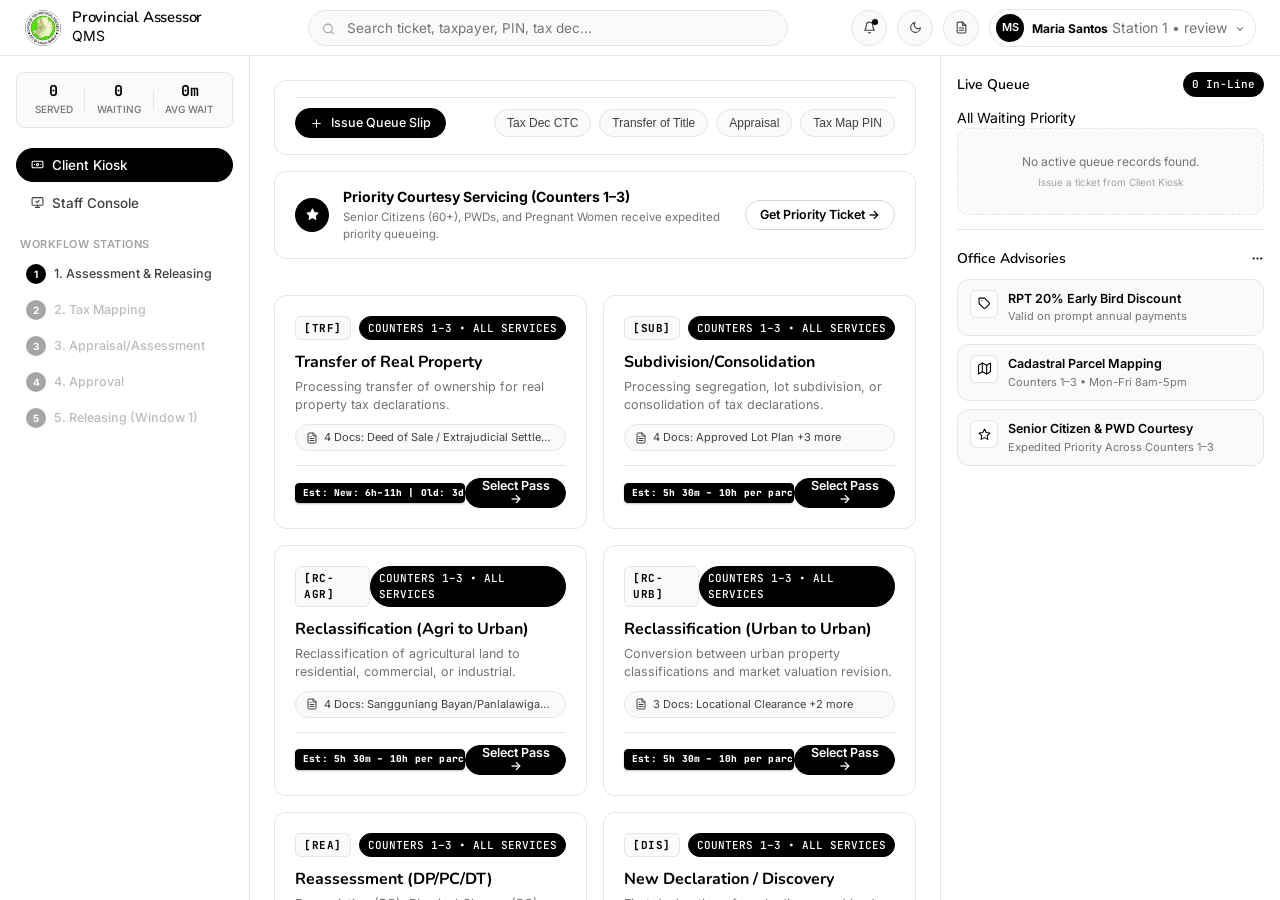
==== index.html @ 6ad207d7 "feat: refactor responsive UI for modern Android app-like experience" ====
<!DOCTYPE html>
<html lang="en">
<head>
  <meta charset="UTF-8">
  <meta name="viewport" content="width=device-width, initial-scale=1.0, maximum-scale=1.0, user-scalable=no, viewport-fit=cover">
  <title>Provincial Assessor's Office - Queue Management System</title>
  
  <!-- Android & Mobile Web App Meta -->
  <meta name="mobile-web-app-capable" content="yes">
  <meta name="apple-mobile-web-app-capable" content="yes">
  <meta name="apple-mobile-web-app-status-bar-style" content="default">
  <meta name="theme-color" content="#000000">
  <meta name="application-name" content="Assessor Queue">
  <meta name="apple-mobile-web-app-title" content="Assessor Queue">
  <link rel="manifest" href="manifest.json">
  <link rel="apple-touch-icon" href="logo.png">

  <link rel="stylesheet" href="styles.css">
  <link rel="icon" type="image/png" href="logo.png">
</head>
<body>

  <!-- =========================================================================
       MAIN FULL WINDOW APP
       ========================================================================= -->
  <div class="app-window">

    <!-- =======================================================================
         TOP GLOBAL HEADER
         ======================================================================= -->
    <header class="top-header no-print">
      <!-- Mobile Navigation Drawer Toggle (Android Top App Bar Menu) -->
      <button class="mobile-appbar-nav-btn icon-btn-round no-print" id="mobile-appbar-nav-btn" title="Open Stations & Profile Drawer" onclick="window.mainApp.toggleMobileStationDrawer()">
        <svg class="icon-svg icon-svg-sm" viewBox="0 0 24 24"><line x1="3" y1="12" x2="21" y2="12"></line><line x1="3" y1="6" x2="21" y2="6"></line><line x1="3" y1="18" x2="21" y2="18"></line></svg>
      </button>

      <!-- Brand Logo & Identity -->
      <div class="brand-section">
        <div class="brand-logo-icon">
          <img src="logo.png" alt="Office of the Provincial Assessor Logo" class="official-logo-img">
        </div>
        <div class="brand-text-wrap">
          <span class="brand-title">Provincial Assessor</span>
          <span class="brand-badge">QMS</span>
        </div>
      </div>

      <!-- Search Bar -->
      <div class="search-bar-wrap">
        <span class="search-icon-inside">
          <svg class="icon-svg icon-svg-sm" viewBox="0 0 24 24"><circle cx="11" cy="11" r="8"></circle><line x1="21" y1="21" x2="16.65" y2="16.65"></line></svg>
        </span>
        <input type="text" id="global-search-input" class="search-input-pill" placeholder="Search ticket, taxpayer, PIN, tax dec...">
      </div>

      <!-- Right Header Tools -->
      <div class="header-tools">
        <button class="icon-btn-round" title="Live Notifications" id="header-notif-btn">
          <svg class="icon-svg icon-svg-sm" viewBox="0 0 24 24"><path d="M18 8A6 6 0 0 0 6 8c0 7-3 9-3 9h18s-3-2-3-9"></path><path d="M13.73 21a2 2 0 0 1-3.46 0"></path></svg>
          <span class="badge-dot-alert"></span>
        </button>

        <!-- Dark Mode Toggle Button -->
        <button class="icon-btn-round" id="theme-toggle-btn" title="Toggle Theme" onclick="window.mainApp.toggleTheme()">
          <svg class="icon-svg icon-svg-sm theme-icon-dark" viewBox="0 0 24 24"><path d="M21 12.79A9 9 0 1 1 11.21 3 7 7 0 0 0 21 12.79z"></path></svg>
          <svg class="icon-svg icon-svg-sm theme-icon-light" style="display:none;" viewBox="0 0 24 24"><circle cx="12" cy="12" r="5"></circle><line x1="12" y1="1" x2="12" y2="3"></line><line x1="12" y1="21" x2="12" y2="23"></line><line x1="4.22" y1="4.22" x2="5.64" y2="5.64"></line><line x1="18.36" y1="18.36" x2="19.78" y2="19.78"></line><line x1="1" y1="12" x2="3" y2="12"></line><line x1="21" y1="12" x2="23" y2="12"></line><line x1="4.22" y1="19.78" x2="5.64" y2="18.36"></line><line x1="18.36" y1="5.64" x2="19.78" y2="4.22"></line></svg>
        </button>

        <!-- Citizen Charter Guidelines -->
        <button class="icon-btn-round" id="header-charter-btn" title="Citizen's Charter & Processing Turnaround Standards" onclick="window.mainApp.openCharterModal()">
          <svg class="icon-svg icon-svg-sm" viewBox="0 0 24 24"><path d="M14 2H6a2 2 0 0 0-2 2v16a2 2 0 0 0 2 2h12a2 2 0 0 0 2-2V8z"></path><polyline points="14 2 14 8 20 8"></polyline><line x1="16" y1="13" x2="8" y2="13"></line><line x1="16" y1="17" x2="8" y2="17"></line></svg>
        </button>

        <!-- User Profile Chip with Station & Role Indicator -->
        <div class="user-profile-chip" id="header-user-chip" title="Switch Station Account" onclick="window.mainApp.openAuthModal()">
          <div class="avatar-round-sm" id="header-user-avatar">MS</div>
          <div class="user-chip-text">
            <span class="user-chip-name" id="header-user-name">Maria Santos</span>
            <span id="header-user-role" class="user-chip-role">Station 1 • Review</span>
          </div>
          <span class="user-chip-caret"><svg class="icon-svg icon-svg-xs" style="width: 10px; height: 10px; display: inline-block; vertical-align: middle;" viewBox="0 0 24 24"><polyline points="6 9 12 15 18 9"></polyline></svg></span>
        </div>
      </div>
    </header>

    <!-- =======================================================================
         3-COLUMN DASHBOARD GRID
         ======================================================================= -->
    <div class="dashboard-grid">

      <!-- =====================================================================
           LEFT SIDEBAR: PROFILE STATS & NAVIGATION
           ===================================================================== -->
      <aside class="left-sidebar no-print">
        
        <!-- Sidebar Telemetry Strip (Served, Waiting, Avg Wait) -->
        <div class="sidebar-stats-strip">
          <div class="sidebar-stat-item">
            <div id="stat-served" class="stat-item-val">0</div>
            <div class="stat-item-lbl">Served</div>
          </div>
          <div class="sidebar-stat-divider"></div>
          <div class="sidebar-stat-item">
            <div id="stat-waiting" class="stat-item-val">0</div>
            <div class="stat-item-lbl">Waiting</div>
          </div>
          <div class="sidebar-stat-divider"></div>
          <div class="sidebar-stat-item">
            <div id="stat-avg-wait" class="stat-item-val">0m</div>
            <div class="stat-item-lbl">Avg Wait</div>
          </div>
        </div>

        <!-- Primary Navigation Menu -->
        <nav class="nav-menu-list">
          <button class="nav-item-btn active" data-view="kiosk" onclick="window.mainApp.switchView('kiosk')">
            <div class="nav-item-content">
              <svg class="icon-svg icon-svg-sm" viewBox="0 0 24 24"><rect x="2" y="6" width="20" height="12" rx="2"></rect><circle cx="12" cy="12" r="2"></circle><path d="M6 12h.01M18 12h.01"></path></svg>
              <span>Client Kiosk</span>
            </div>
          </button>

          <button class="nav-item-btn" data-view="display" onclick="window.mainApp.switchView('display')">
            <div class="nav-item-content">
              <svg class="icon-svg icon-svg-sm" viewBox="0 0 24 24"><rect x="2" y="3" width="20" height="14" rx="2"></rect><line x1="8" y1="21" x2="16" y2="21"></line><line x1="12" y1="17" x2="12" y2="21"></line></svg>
              <span>Public TV Board</span>
            </div>
            <span class="nav-item-badge">LIVE</span>
          </button>

          <button class="nav-item-btn" data-view="console" onclick="window.mainApp.switchView('console')">
            <div class="nav-item-content">
              <svg class="icon-svg icon-svg-sm" viewBox="0 0 24 24"><rect x="2" y="3" width="20" height="14" rx="2"></rect><line x1="8" y1="21" x2="16" y2="21"></line><line x1="12" y1="17" x2="12" y2="21"></line><path d="m9 10 2 2 4-4"></path></svg>
              <span>Staff Console</span>
            </div>
          </button>

          <button class="nav-item-btn" data-view="admin" onclick="window.mainApp.switchView('admin')">
            <div class="nav-item-content">
              <svg class="icon-svg icon-svg-sm" viewBox="0 0 24 24"><line x1="18" y1="20" x2="18" y2="10"></line><line x1="12" y1="20" x2="12" y2="4"></line><line x1="6" y1="20" x2="6" y2="14"></line></svg>
              <span>Admin Analytics</span>
            </div>
          </button>
        </nav>

        <!-- Office Stations Section -->
        <div class="sidebar-stations-wrap">
          <div class="sidebar-section-title">WORKFLOW STATIONS</div>
          <div class="counter-chip-list">
            <div class="counter-chip-item" onclick="window.mainApp.switchToCounter(1)">
              <span class="counter-dot-badge">1</span>
              <span>1. Assessment & Releasing</span>
            </div>
            <div class="counter-chip-item" onclick="window.mainApp.switchToCounter(2)">
              <span class="counter-dot-badge">2</span>
              <span>2. Tax Mapping</span>
            </div>
            <div class="counter-chip-item" onclick="window.mainApp.switchToCounter(3)">
              <span class="counter-dot-badge">3</span>
              <span>3. Appraisal/Assessment</span>
            </div>
            <div class="counter-chip-item" onclick="window.mainApp.switchToCounter(4)">
              <span class="counter-dot-badge">4</span>
              <span>4. Approval</span>
            </div>
            <div class="counter-chip-item" onclick="window.mainApp.switchToCounter(1, 'releasing')">
              <span class="counter-dot-badge">5</span>
              <span>5. Releasing (Window 1)</span>
            </div>
          </div>
        </div>

      </aside>

      <!-- =====================================================================
           CENTER MAIN STAGE
           ===================================================================== -->
      <main class="center-content">

        <!-- Streamlined Quick Action Bar -->
        <div class="quick-prompt-card no-print">
          <div class="prompt-actions-row">
            <button class="btn btn-primary btn-sm prompt-issue-btn" onclick="window.kioskApp.openClientModal('ctc')">
              <svg class="icon-svg icon-svg-sm" viewBox="0 0 24 24"><line x1="12" y1="5" x2="12" y2="19"></line><line x1="5" y1="12" x2="19" y2="12"></line></svg>
              <span>Issue Queue Slip</span>
            </button>
            <div class="prompt-chips-group">
              <button class="prompt-chip-btn" onclick="window.kioskApp.openClientModal('ctc')">
                <span>Tax Dec CTC</span>
              </button>
              <button class="prompt-chip-btn" onclick="window.kioskApp.openClientModal('transfer')">
                <span>Transfer of Title</span>
              </button>
              <button class="prompt-chip-btn" onclick="window.kioskApp.openClientModal('appraisal')">
                <span>Appraisal</span>
              </button>
              <button class="prompt-chip-btn" onclick="window.kioskApp.openClientModal('mapping')">
                <span>Tax Map PIN</span>
              </button>
            </div>
          </div>
        </div>

        <!-- ===================================================================
             VIEW 1: CLIENT KIOSK
             =================================================================== -->
        <section id="view-kiosk" class="view-section active">
          
          <!-- Minimal Priority Courtesy Banner -->
          <div class="kiosk-priority-banner">
            <div class="kiosk-priority-text">
              <div class="kiosk-priority-icon">
                <svg class="icon-svg icon-svg-sm" viewBox="0 0 24 24"><polygon points="12 2 15.09 8.26 22 9.27 17 14.14 18.18 21.02 12 17.77 5.82 21.02 7 14.14 2 9.27 8.91 8.26 12 2"></polygon></svg>
              </div>
              <div>
                <strong>Priority Courtesy Servicing (Counters 1–3)</strong>
                <div class="kiosk-priority-sub">Senior Citizens (60+), PWDs, and Pregnant Women receive expedited priority queueing.</div>
              </div>
            </div>
            <button class="btn btn-outline btn-sm kiosk-priority-btn" onclick="window.kioskApp.openClientModal('ctc', true)">
              Get Priority Ticket →
            </button>
          </div>

          <!-- Services Grid -->
          <div id="kiosk-services-grid" class="kiosk-grid">
            <!-- Rendered dynamically by kiosk.js -->
          </div>
        </section>

        <!-- ===================================================================
             VIEW 2: PUBLIC TV DISPLAY (LOBBY DIGITAL SIGNAGE)
             =================================================================== -->
        <section id="view-display" class="view-section">
          
          <!-- TV Header Signage Strip with Live Clock -->
          <div class="tv-signage-header">
            <div class="tv-signage-brand">
              <div class="tv-brand-crest">
                <img src="logo.png" alt="Office of the Provincial Assessor Logo" class="official-logo-img">
              </div>
              <div>
                <div style="font-family: var(--font-display); font-weight: 600; font-size: 15px; color: var(--colors-ink); line-height: 1.1;">
                  Provincial Assessor's Office
                </div>
                <div style="font-size: 11px; font-weight: 400; color: var(--colors-body); letter-spacing: 0.3px;">
                  PUBLIC LOBBY QUEUE SIGNAGE
                </div>
              </div>
            </div>

            <!-- Live Digital Clock Widget -->
            <div class="tv-clock-widget">
              <span id="tv-live-date" class="tv-clock-date">TODAY</span>
              <span id="tv-live-clock" class="tv-clock-time" style="margin-left: 6px;">--:--:-- --</span>
            </div>

            <!-- Audio & Display Mode Controls -->
            <div style="display: flex; gap: 8px;">
              <button id="tv-sound-toggle-btn" class="btn btn-outline btn-sm" title="Toggle vocal announcement & chime">
                <svg class="icon-svg icon-svg-sm" viewBox="0 0 24 24"><polygon points="11 5 6 9 2 9 2 15 6 15 11 19 11 5"></polygon><path d="M19.07 4.93a10 10 0 0 1 0 14.14M15.54 8.46a5 5 0 0 1 0 7.07"></path></svg>
                <span>Audio: Live</span>
              </button>
              <button id="tv-test-chime-btn" class="btn btn-outline btn-sm" title="Test synthesizer voice announcement">
                <svg class="icon-svg icon-svg-sm" viewBox="0 0 24 24"><path d="M18 8A6 6 0 0 0 6 8c0 7-3 9-3 9h18s-3-2-3-9"></path><path d="M13.73 21a2 2 0 0 1-3.46 0"></path></svg>
                <span>Test Audio</span>
              </button>
              <button id="tv-popout-window-btn" class="btn btn-outline btn-sm" title="Open standalone TV display in new window for HDMI lobby monitor">
                <svg class="icon-svg icon-svg-sm" viewBox="0 0 24 24"><path d="M18 13v6a2 2 0 0 1-2 2H5a2 2 0 0 1-2-2V8a2 2 0 0 1 2-2h6"></path><polyline points="15 3 21 3 21 9"></polyline><line x1="10" y1="14" x2="21" y2="3"></line></svg>
                <span>Open TV Tab</span>
              </button>
            </div>
          </div>

          <!-- Main 2-Column Split Arena (Expanded Video Left ~66%, 3 Counters Right ~34%) -->
          <div class="tv-main-grid">

            <!-- Left Stage: Active Callout & Live Station Decisions -->
            <div class="tv-left-stage" style="display: flex; flex-direction: column; gap: 14px; height: 100%; min-height: 0;">

              <!-- High-Impact Inverted Dark Hero Callout Arena -->
              <div id="display-hero-card" class="tv-hero-banner">
                <div class="tv-hero-header-row">
                  <div id="display-hero-status-pill" class="tv-hero-badge">
                    <svg class="icon-svg icon-svg-sm" viewBox="0 0 24 24"><polygon points="5 3 19 12 5 21 5 3"></polygon></svg>
                    <span>NOW PROCESSING</span>
                  </div>
                  <div id="display-hero-counter" class="tv-hero-counter-box">
                    <div class="tv-hero-counter-label">CURRENT STATION</div>
                    <div class="tv-hero-counter-name">STATION 1</div>
                    <div class="tv-hero-counter-officer">All Assessment Services</div>
                  </div>
                </div>

                <div class="tv-hero-body">
                  <div id="display-hero-number" class="tv-hero-number">1</div>
                  <div id="display-hero-service" class="tv-hero-service">
                    <div class="tv-hero-client-name">Juan Dela Cruz</div>
                    <div class="tv-hero-service-name">Certified True Copy of Tax Declaration</div>
                  </div>
                </div>

                <div id="display-hero-taxpayer" class="tv-hero-taxpayer">
                  <span>Universal Assessment Lane</span>
                  <span>•</span>
                  <span class="tv-docket-est-pill" title="RA 11032 Citizen's Charter Turnaround Adaptable">Est: RA 11032 Citizen's Charter Adaptable</span>
                </div>
              </div>

              <!-- Live Counter Decisions Activity Feed -->
              <div class="tv-recent-strip">
                <div class="tv-recent-header">
                  <div class="tv-recent-title">
                    <svg class="icon-svg icon-svg-sm" viewBox="0 0 24 24"><path d="M22 12h-4l-3 9L9 3l-3 9H2"></path></svg>
                    <span>Live Workflow Activity</span>
                  </div>
                  <span style="font-size: 10px; color: var(--colors-mute); font-family: var(--font-mono);">AUDIT LOG</span>
                </div>
                <div id="display-recent-grid" class="tv-recent-grid">
                  <!-- Rendered dynamically by display.js based on real counter decisions -->
                </div>
              </div>

            </div>

            <!-- Right Stage: Dynamic Citizen Dockets in Workflow Matrix -->
            <div class="tv-right-stage" style="display: flex; flex-direction: column; gap: 8px;">
              <div style="font-family: var(--font-display); font-weight: 600; font-size: 12px; color: var(--colors-charcoal); text-transform: uppercase; letter-spacing: 0.5px; display: flex; justify-content: space-between; align-items: center;">
                <span>Citizen Dockets in Workflow</span>
                <div style="display: flex; align-items: center; gap: 8px;">
                  <button id="display-open-overflow-btn" class="tv-overflow-header-btn" onclick="window.displayApp.openOverflowModal()" style="display: none; font-size: 10.5px; font-family: var(--font-mono); font-weight: 700; color: #ffffff; background: #000000; border: 1px solid #404040; border-radius: 9999px; padding: 2px 10px; cursor: pointer;">
                    +0 More in Queue ↗
                  </button>
                  <span id="display-active-client-count" style="font-size: 10.5px; color: #000000; font-family: var(--font-mono); background: #f0f0f0; border: 1px solid #d4d4d4; border-radius: 9999px; padding: 1px 8px; font-weight: 700;">0 ACTIVE DOCKETS</span>
                </div>
              </div>
              <div id="display-counters-grid" class="tv-right-matrix" style="flex: 1;">
                <!-- Rendered dynamically by display.js -->
              </div>
            </div>

          </div>

          <!-- Live Announcement & Advisory Marquee Ticker -->
          <div class="tv-marquee-strip" style="background: var(--colors-canvas); border: 1px solid var(--colors-hairline); border-radius: var(--rounded-lg); padding: 8px 16px; display: flex; align-items: center; gap: 12px; margin-top: 10px;">
            <span class="tag-badge primary" style="font-size: 10px; font-weight: 600;">ADVISORY</span>
            <div style="overflow: hidden; white-space: nowrap; flex: 1; font-size: 12px; color: var(--colors-body);">
              Provincial Assessor's Office • Multi-Station Real Property Tax Processing & Tracking • 1. Assessment Officer • 2. Tax Mapping • 3. Appraisal/Assessment • 4. Approval • 5. Releasing • Office Hours: Monday to Friday 8:00 AM – 5:00 PM.
            </div>
          </div>

        </section>

        <!-- ===================================================================
             VIEW 3: STAFF CONSOLE
             =================================================================== -->
        <section id="view-console" class="view-section">
          
          <!-- Mobile Station Carousel (Quick 1-Thumb Switcher on Phone & Tablet) -->
          <div class="mobile-station-carousel no-print">
            <button class="mobile-station-chip active" data-station="1" onclick="window.mainApp.switchToCounter(1)">
              <span class="chip-num">1</span>
              <span class="chip-label">1. Assessment & Release</span>
            </button>
            <button class="mobile-station-chip" data-station="2" onclick="window.mainApp.switchToCounter(2)">
              <span class="chip-num">2</span>
              <span class="chip-label">2. Tax Mapping</span>
            </button>
            <button class="mobile-station-chip" data-station="3" onclick="window.mainApp.switchToCounter(3)">
              <span class="chip-num">3</span>
              <span class="chip-label">3. Appraisal</span>
            </button>
            <button class="mobile-station-chip" data-station="4" onclick="window.mainApp.switchToCounter(4)">
              <span class="chip-num">4</span>
              <span class="chip-label">4. Approval</span>
            </button>
            <button class="mobile-station-chip" data-station="5" onclick="window.mainApp.switchToCounter(1, 'releasing')">
              <span class="chip-num">5</span>
              <span class="chip-label">5. Releasing (Win 1)</span>
            </button>
          </div>

          <div class="console-station-card">
            <!-- Counter Selector Row (Station 1 Front Desk Intake Only) -->
            <div id="console-station-header-row" class="console-station-header-row">
              <div class="console-header-left">
                <select id="console-counter-select" class="form-select console-counter-select" style="font-weight: 600;">
                  <option value="1">Station 1: Assessment Officer (Intake & Releasing)</option>
                  <option value="2">Station 2: Tax Mapping (Engr. Roberto Dela Cruz)</option>
                  <option value="3">Station 3: Appraisal/Assessment (Arch. Elena Gomez)</option>
                  <option value="4">Station 4: Approval (Atty. Francis Bautista)</option>
                  <option value="5">Station 5: Releasing (Window 1 Desk)</option>
                </select>
                <span id="console-counter-status-badge" class="badge-status available">AVAILABLE</span>
                <span id="console-counter-role-badge" class="tag-badge primary">Intake & Releasing</span>
              </div>

              <div class="console-header-actions">
                <button id="console-break-btn" class="btn btn-outline btn-sm" onclick="window.consoleApp.toggleBreak()">
                  Break
                </button>
                <input type="text" id="console-officer-name" class="form-input console-officer-input" value="Maria Santos (Assessment Officer)" readonly title="Assigned Designated Officer">
              </div>
            </div>

            <!-- Main Active Panel -->
            <div id="console-active-panel">
              <!-- Rendered dynamically by console.js -->
            </div>

            <!-- Counter-specific waiting queue -->
            <div class="console-queue-section">
              <div class="console-queue-header">
                <span id="console-queue-heading">Waiting for this Window:</span>
              </div>
              <div id="console-counter-queue" class="console-counter-queue-list">
                <!-- Rendered dynamically by console.js -->
              </div>
            </div>
          </div>

          <!-- Shortcuts card -->
          <div id="console-shortcuts-card" class="console-shortcuts-banner">
            <div id="console-shortcuts-text"><strong>Hotkeys:</strong> <kbd>SPACE</kbd> Call Next &nbsp;|&nbsp; <kbd>S</kbd> Start Serving &nbsp;|&nbsp; <kbd>C</kbd> Complete</div>
            <span id="console-shortcuts-badge" class="tag-badge primary">HOTKEYS ACTIVE</span>
          </div>

        </section>

        <!-- ===================================================================
             VIEW 4: ADMIN ANALYTICS
             =================================================================== -->
        <section id="view-admin" class="view-section">
          
          <!-- Metrics Row -->
          <div class="admin-metrics-cards">
            <div class="admin-card">
              <div class="admin-metric-top">
                <span>TOTAL ISSUED</span>
                <span class="tag-badge primary">TODAY</span>
              </div>
              <div id="metric-total-issued" class="admin-metric-val">0</div>
            </div>

            <div class="admin-card">
              <div class="admin-metric-top">
                <span>COMPLETED</span>
                <span class="tag-badge primary">SERVED</span>
              </div>
              <div id="metric-total-served" class="admin-metric-val">0</div>
            </div>

            <div class="admin-card">
              <div class="admin-metric-top">
                <span>IN LINE</span>
                <span class="tag-badge accent">WAITING</span>
              </div>
              <div id="metric-total-waiting" class="admin-metric-val">0</div>
            </div>

            <div class="admin-card">
              <div class="admin-metric-top">
                <span>AVG WAIT</span>
                <span class="tag-badge primary">CHARTER</span>
              </div>
              <div id="metric-avg-wait" class="admin-metric-val">0m 0s</div>
            </div>
          </div>

          <!-- Controls & Breakdown -->
          <div class="admin-controls-grid">
            <div class="admin-card">
              <div class="admin-section-heading">Service Category Breakdown</div>
              <div id="admin-service-breakdown">
                <!-- Rendered dynamically by admin.js -->
              </div>
            </div>

            <div class="admin-card">
              <div class="admin-section-heading">Administrative Actions</div>
              <div class="admin-actions-grid">
                <button class="btn btn-primary btn-sm" id="admin-export-csv-btn">
                  <svg class="icon-svg icon-svg-sm" viewBox="0 0 24 24"><path d="M21 15v4a2 2 0 0 1-2 2H5a2 2 0 0 1-2-2v-4"></path><polyline points="7 10 12 15 17 10"></polyline><line x1="12" y1="15" x2="12" y2="3"></line></svg>
                  <span>Export CSV</span>
                </button>
                <button class="btn btn-outline btn-sm" id="admin-seed-demo-btn">
                  <svg class="icon-svg icon-svg-sm" viewBox="0 0 24 24"><path d="M10 2v7.31"></path><path d="M14 9.3V1.99"></path><path d="M8.5 2h7"></path><path d="M14 9.3a6.5 6.5 0 1 1-4 0"></path></svg>
                  <span>Seed Demo</span>
                </button>
                <button class="btn btn-outline btn-sm" id="admin-test-audio-btn">
                  <svg class="icon-svg icon-svg-sm" viewBox="0 0 24 24"><polygon points="11 5 6 9 2 9 2 15 6 15 11 19 11 5"></polygon><path d="M19.07 4.93a10 10 0 0 1 0 14.14M15.54 8.46a5 5 0 0 1 0 7.07"></path></svg>
                  <span>Test Audio</span>
                </button>
                <button class="btn btn-outline btn-sm" style="color:var(--color-danger, #000000);" id="admin-reset-queue-btn">
                  <svg class="icon-svg icon-svg-sm" viewBox="0 0 24 24"><path d="M3 12a9 9 0 1 0 9-9 9.75 9.75 0 0 0-6.74 2.74L3 8"></path><path d="M3 3v5h5"></path></svg>
                  <span>Reset Queue</span>
                </button>
              </div>
            </div>
          </div>

          <!-- Staff Accounts Directory -->
          <div class="admin-card">
            <div class="admin-table-header-row">
              <div class="admin-table-title-wrap">
                <svg class="icon-svg icon-svg-sm" viewBox="0 0 24 24"><path d="M17 21v-2a4 4 0 0 0-4-4H5a4 4 0 0 0-4 4v2"></path><circle cx="9" cy="7" r="4"></circle><path d="M23 21v-2a4 4 0 0 0-3-3.87"></path><path d="M16 3.13a4 4 0 0 1 0 7.75"></path></svg>
                <div class="admin-section-heading">Staff Directory & Stations</div>
              </div>
              <button class="btn btn-primary btn-sm" onclick="window.mainApp.openAuthModal()">
                <span>Switch / Sign In</span>
              </button>
            </div>
            <div class="table-wrap">
              <table class="data-table">
                <thead>
                  <tr>
                    <th>Officer</th>
                    <th>Username</th>
                    <th>Role & Title</th>
                    <th>Assigned Post</th>
                    <th>Status</th>
                    <th>Action</th>
                  </tr>
                </thead>
                <tbody id="admin-staff-directory-body">
                  <!-- Rendered dynamically by admin.js -->
                </tbody>
              </table>
            </div>
          </div>

          <!-- Audit Table -->
          <div class="admin-card">
            <div class="admin-table-header-row">
              <div class="admin-section-heading">Transaction Audit Log</div>
              <div class="admin-filter-bar">
                <input type="text" id="admin-search-input" class="form-input form-input-sm" placeholder="Filter records..." style="width: 170px;">
                <select id="admin-status-filter" class="form-select form-select-sm" style="width: 120px;">
                  <option value="all">All Statuses</option>
                  <option value="waiting">Waiting</option>
                  <option value="serving">Serving</option>
                  <option value="completed">Completed</option>
                  <option value="noshow">No Show</option>
                </select>
              </div>
            </div>

            <div class="table-wrap">
              <table class="data-table">
                <thead>
                  <tr>
                    <th>Ticket</th>
                    <th>Qualifier</th>
                    <th>Service</th>
                    <th>Window</th>
                    <th>Status</th>
                    <th>Created</th>
                    <th>Notes</th>
                  </tr>
                </thead>
                <tbody id="admin-queue-table-body">
                  <!-- Rendered dynamically -->
                </tbody>
              </table>
            </div>
          </div>

        </section>

      </main>

      <!-- =====================================================================
           RIGHT SIDEBAR: LIVE QUEUE STREAM & EVENTS (WeShare Messages Style)
           ===================================================================== -->
      <aside class="right-sidebar no-print">
        
        <!-- Live Queue Header & Filter Tabs -->
        <div>
          <div class="sidebar-header-row">
            <span class="sidebar-title-main">Live Queue</span>
            <span id="right-queue-count-badge" class="tag-badge primary">0 In-Line</span>
          </div>

          <div class="queue-filter-tabs">
            <span class="queue-tab-item active" data-filter="all">All</span>
            <span class="queue-tab-item" data-filter="waiting">Waiting</span>
            <span class="queue-tab-item" data-filter="priority">Priority</span>
          </div>

          <!-- Dynamic Live Queue Stream List -->
          <div id="right-queue-stream-list" class="queue-stream-list">
            <!-- Rendered dynamically by app.js / state.js -->
          </div>
        </div>

        <!-- Office Advisories & Events Card -->
        <div style="border-top: 1px solid var(--color-border-subtle); padding-top: 18px;">
          <div class="sidebar-header-row">
            <span class="sidebar-title-main">Office Advisories</span>
            <svg class="icon-svg icon-svg-sm" viewBox="0 0 24 24"><circle cx="12" cy="12" r="1"></circle><circle cx="19" cy="12" r="1"></circle><circle cx="5" cy="12" r="1"></circle></svg>
          </div>

          <div class="events-list">
            <div class="event-item">
              <div class="event-icon-box">
                <svg class="icon-svg icon-svg-sm" viewBox="0 0 24 24"><path d="M20.59 13.41l-7.17 7.17a2 2 0 0 1-2.83 0L2 12V2h10l8.59 8.59a2 2 0 0 1 0 2.82z"></path><line x1="7" y1="7" x2="7.01" y2="7"></line></svg>
              </div>
              <div>
                <div class="event-title">RPT 20% Early Bird Discount</div>
                <div class="event-sub">Valid on prompt annual payments</div>
              </div>
            </div>

            <div class="event-item">
              <div class="event-icon-box">
                <svg class="icon-svg icon-svg-sm" viewBox="0 0 24 24"><polygon points="1 6 1 22 8 18 16 22 23 18 23 2 16 6 8 2 1 6"></polygon><line x1="8" y1="2" x2="8" y2="18"></line><line x1="16" y1="6" x2="16" y2="22"></line></svg>
              </div>
              <div>
                <div class="event-title">Cadastral Parcel Mapping</div>
                <div class="event-sub">Counters 1–3 • Mon-Fri 8am-5pm</div>
              </div>
            </div>

            <div class="event-item">
              <div class="event-icon-box">
                <svg class="icon-svg icon-svg-sm" viewBox="0 0 24 24"><polygon points="12 2 15.09 8.26 22 9.27 17 14.14 18.18 21.02 12 17.77 5.82 21.02 7 14.14 2 9.27 8.91 8.26 12 2"></polygon></svg>
              </div>
              <div>
                <div class="event-title">Senior Citizen & PWD Courtesy</div>
                <div class="event-sub">Expedited Priority Across Counters 1–3</div>
              </div>
            </div>
          </div>
        </div>

      </aside>

    </div>
  </div>

  <!-- =========================================================================
       MODAL 1: CLIENT DETAILS INPUT (KIOSK)
       ========================================================================= -->
  <div id="kiosk-modal" class="modal-backdrop">
    <div class="modal-box" style="max-width: 480px;">
      <div class="modal-header">
        <h3 id="kiosk-modal-title" style="font-size: 16px; font-weight: 800;">
          Get Pass: Certified True Copy & Certifications
        </h3>
        <button id="kiosk-modal-close" style="background:none; border:none; font-size:20px; cursor:pointer; color:var(--color-text-secondary);">&times;</button>
      </div>

      <form id="kiosk-ticket-form">
        <div class="modal-body">
          <div class="form-group">
            <label class="form-label">Client / Taxpayer Full Name *:</label>
            <input type="text" id="kiosk-client-name" class="form-input" placeholder="e.g. Juan Dela Cruz" required style="font-weight: 600; font-size: 14px;" value="">
          </div>

          <div class="form-group">
            <label class="form-label">Property PIN / Tax Dec # (Optional):</label>
            <input type="text" id="kiosk-tax-pin" class="form-input" placeholder="e.g. 02-001-0042 / Lot 14-B" style="font-size: 13px;">
          </div>

          <div class="form-group">
            <label class="form-label">Selected Assessment Service:</label>
            <select id="kiosk-service-select" class="form-select" style="font-weight: 600;">
              <!-- Populated dynamically from 13 Client Kiosk services -->
            </select>
          </div>

          <div id="kiosk-modal-requirements" style="background: var(--colors-surface-soft, #fafafa); border: 1px solid var(--colors-hairline, #e5e5e5); border-radius: 8px; padding: 10px 12px; margin-bottom: 12px; font-size: 11.5px; line-height: 1.5;"></div>

          <div class="form-group">
            <label class="form-label">Initial Processing Section:</label>
            <div id="kiosk-assigned-counter-display" style="font-size: 12.5px; font-weight: 600; color: var(--colors-ink); background: var(--colors-surface-soft, #fafafa); border: 1px solid var(--colors-hairline, #e5e5e5); border-radius: var(--rounded-full, 9999px); padding: 7px 14px;">
              Window 1 • Document Review & Receiving
            </div>
          </div>

          <div class="form-group">
            <label class="form-label">Queue Pass No.:</label>
            <div id="kiosk-ticket-no-display" style="font-family: var(--font-mono, monospace); font-size: 26px; font-weight: 800; color: var(--colors-ink, #000000); background: var(--colors-surface-soft, #fafafa); border: 1px solid var(--colors-hairline, #e5e5e5); border-radius: var(--rounded-full, 9999px); padding: 6px 14px; text-align: center; letter-spacing: 1px;">
              1
            </div>
          </div>

          <div class="form-group" style="margin-top: 10px;">
            <label class="form-label">Priority Lane Qualification:</label>
            <div class="radio-group">
              <label class="radio-card selected">
                <input type="radio" name="priorityType" value="regular" checked>
                <span>Regular</span>
              </label>
              <label class="radio-card">
                <input type="radio" name="priorityType" value="senior">
                <span>Senior (60+)</span>
              </label>
              <label class="radio-card">
                <input type="radio" name="priorityType" value="pwd">
                <span>PWD</span>
              </label>
              <label class="radio-card">
                <input type="radio" name="priorityType" value="pregnant">
                <span>Pregnant</span>
              </label>
            </div>
          </div>
        </div>

        <div class="modal-footer">
          <button type="button" id="kiosk-modal-cancel" class="btn btn-outline btn-sm">Cancel</button>
          <button type="submit" class="btn btn-primary btn-sm">Get Pass →</button>
        </div>
      </form>
    </div>
  </div>

  <!-- =========================================================================
       MODAL 2: TICKET SLIP / PRINT PREVIEW MODAL
       ========================================================================= -->
  <div id="ticket-result-modal" class="modal-backdrop">
    <div class="modal-box" style="max-width: 380px;">
      <div class="modal-header no-print">
        <h3 style="font-size: 15px; font-weight: 700;">Official Queue Pass Issued</h3>
        <button onclick="window.kioskApp.closeTicketPrintModal()" style="background:none; border:none; font-size:20px; cursor:pointer;">&times;</button>
      </div>

      <div class="modal-body" style="padding: 16px;">
        <div id="ticket-print-area">
          <!-- Rendered dynamically by kiosk.js -->
        </div>
      </div>

      <div class="modal-footer no-print" style="justify-content: space-between;">
        <button class="btn btn-accent btn-sm" onclick="window.kioskApp.openMobileTrackerSimulator()">
          <svg class="icon-svg icon-svg-sm" viewBox="0 0 24 24"><rect x="5" y="2" width="14" height="20" rx="2" ry="2"></rect><line x1="12" y1="18" x2="12.01" y2="18"></line></svg>
          <span>Track on Phone</span>
        </button>
        <div style="display: flex; gap: 8px;">
          <button class="btn btn-primary btn-sm" onclick="window.kioskApp.printTicket()">
            <svg class="icon-svg icon-svg-sm" viewBox="0 0 24 24"><polyline points="6 9 6 2 18 2 18 9"></polyline><path d="M6 18H4a2 2 0 0 1-2-2v-5a2 2 0 0 1 2-2h16a2 2 0 0 1 2 2v5a2 2 0 0 1-2 2h-2"></path><rect x="6" y="14" width="12" height="8"></rect></svg>
            <span>Print Slip</span>
          </button>
          <button class="btn btn-outline btn-sm" onclick="window.kioskApp.closeTicketPrintModal()">
            Done
          </button>
        </div>
      </div>
    </div>
  </div>

  <!-- =========================================================================
       MODAL 3: MOBILE TRACKER SIMULATOR
       ========================================================================= -->
  <div id="mobile-tracker-modal" class="modal-backdrop">
    <div class="modal-box" style="max-width: 360px; border-radius: 24px; overflow: hidden; border: 4px solid #000000;">
      <div style="background: #000000; color: #fff; padding: 12px 18px; display: flex; justify-content: space-between; align-items: center; font-size: 12px; font-family: var(--font-mono);">
        <span>5G Assessor Portal</span>
        <button onclick="window.kioskApp.closeMobileTracker()" style="background:none; border:none; color:#fff; font-size:16px; cursor:pointer;">&times;</button>
      </div>

      <div style="padding: 24px 20px; text-align: center; background: #ffffff;">
        <div style="font-size: 11px; font-family: var(--font-mono); color: var(--color-text-secondary); margin-bottom: 4px;">
          PROVINCIAL ASSESSOR PASS
        </div>
        <div id="tracker-ticket-number" style="font-family: var(--font-mono); font-size: 42px; font-weight: 800; color: var(--colors-ink); margin-bottom: 6px;">
          #1
        </div>
        <div id="tracker-service-name" style="font-size: 13.5px; font-weight: 700; color: var(--color-text-main); margin-bottom: 16px;">
          Certified True Copy
        </div>

        <div id="tracker-status-badge" style="margin-bottom: 16px;">
          <span class="badge-status waiting">WAITING IN LINE</span>
        </div>

        <div style="background: var(--color-surface-subtle); border-radius: var(--radius-control); padding: 14px; text-align: left; font-size: 12.5px; margin-bottom: 14px;">
          <div style="margin-bottom: 6px;">
            <span style="color: var(--color-text-muted); font-size: 10.5px; display: block; font-family: var(--font-mono)">ASSIGNED WINDOW:</span>
            <strong id="tracker-counter-assigned" style="color: var(--color-text-main);">Awaiting Call</strong>
          </div>
          <div>
            <span style="color: var(--color-text-muted); font-size: 10.5px; display: block; font-family: var(--font-mono)">STATUS:</span>
            <strong id="tracker-people-ahead" style="color: var(--color-primary);">1 Taxpayer ahead</strong>
          </div>
        </div>
      </div>
    </div>
  </div>

  <!-- =========================================================================
       MODAL 4: TRANSFER TICKET MODAL (STAFF)
       ========================================================================= -->
  <div id="console-transfer-modal" class="modal-backdrop">
    <div class="modal-box" style="max-width: 440px;">
      <div class="modal-header">
        <h3 style="font-size: 15px; font-weight: 700;">Transfer Client to Another Service</h3>
        <button onclick="window.consoleApp.closeTransferModal()" style="background:none; border:none; font-size:20px; cursor:pointer;">&times;</button>
      </div>
      <div class="modal-body">
        <div class="form-group">
          <label class="form-label">Target Service Category:</label>
          <select id="transfer-service-select" class="form-select">
            <!-- Rendered dynamically -->
          </select>
        </div>
        <p style="font-size: 12px; color: var(--color-text-secondary);">
          The client will be placed into the target queue with their original arrival order preserved.
        </p>
      </div>
      <div class="modal-footer">
        <button class="btn btn-outline btn-sm" onclick="window.consoleApp.closeTransferModal()">Cancel</button>
        <button class="btn btn-primary btn-sm" onclick="window.consoleApp.handleTransferSubmit()">Confirm Transfer</button>
      </div>
    </div>
  </div>

  <!-- =========================================================================
       MODAL 4B: QUICK DOCUMENT RELEASE & HANDOVER MODAL (WINDOW 1)
       ========================================================================= -->
  <div id="console-quick-release-modal" class="modal-backdrop">
    <div class="modal-box" style="max-width: 520px;">
      <div class="modal-header">
        <div style="display: flex; align-items: center; gap: 8px;">
          <svg class="icon-svg icon-svg-sm" viewBox="0 0 24 24"><polyline points="20 6 9 17 4 12"></polyline></svg>
          <h3 style="font-size: 15px; font-weight: 700;">Quick Document Release & Handover</h3>
        </div>
        <button onclick="window.consoleApp.closeQuickReleaseModal()" style="background:none; border:none; font-size:20px; cursor:pointer;">&times;</button>
      </div>
      <div class="modal-body" style="padding: 16px 20px;">
        <p style="font-size: 12px; color: var(--colors-body, #737373); margin-bottom: 12px;">
          Confirm document handover to returning citizens whose Tax Declarations are approved by the Provincial Assessor. This does not disrupt your active walk-in intake review.
        </p>
        <div id="quick-release-list" style="display: flex; flex-direction: column; gap: 8px; max-height: 340px; overflow-y: auto;">
          <!-- Rendered dynamically by console.js -->
        </div>
      </div>
      <div class="modal-footer">
        <button class="btn btn-outline btn-sm" onclick="window.consoleApp.closeQuickReleaseModal()">Close</button>
      </div>
    </div>
  </div>

  <!-- =========================================================================
       MODAL 5: DESIGNATED STAFF ACCOUNT SIGN-IN & STATION SWITCHER
       ========================================================================= -->
  <div id="staff-auth-modal" class="modal-backdrop">
    <div class="modal-box" style="max-width: 620px; border-radius: var(--radius-card); max-height: 90vh; display: flex; flex-direction: column;">
      <div class="modal-header" style="background: #000000; color: #ffffff; padding: 18px 24px; border-bottom: 1px solid #262626; border-radius: var(--radius-card) var(--radius-card) 0 0;">
        <div style="display: flex; align-items: center; gap: 12px;">
          <div style="width: 36px; height: 36px; border-radius: 50%; background: #171717; border: 1px solid #333333; display: flex; align-items: center; justify-content: center; color: #ffffff;">
            <svg class="icon-svg icon-svg-sm" viewBox="0 0 24 24"><path d="M19 21v-2a4 4 0 0 0-4-4H9a4 4 0 0 0-4 4v2"></path><circle cx="12" cy="7" r="4"></circle></svg>
          </div>
          <div>
            <h3 style="font-size: 16px; font-weight: 700; color: #ffffff; margin: 0;">Assessor Station Staff Accounts</h3>
            <p style="font-size: 11.5px; color: #a3a3a3; margin: 2px 0 0 0;">Select your designated station account or sign in with credentials</p>
          </div>
        </div>
        <button onclick="window.mainApp.closeAuthModal()" style="background:none; border:none; font-size:24px; color:#ffffff; cursor:pointer; opacity: 0.8;">&times;</button>
      </div>

      <div class="modal-body" style="padding: 20px; overflow-y: auto; flex: 1;">
        
        <!-- Active User Badge -->
        <div id="auth-active-user-banner" style="background: var(--color-surface-subtle); border: 1px solid var(--color-border-subtle); border-radius: var(--rounded-lg, 12px); padding: 12px 16px; margin-bottom: 16px; display: flex; justify-content: space-between; align-items: center;">
          <div style="display: flex; align-items: center; gap: 10px;">
            <div class="avatar-round-sm" id="auth-current-avatar" style="background: var(--color-primary); color: #fff; font-weight: 700;">MS</div>
            <div>
              <div style="font-size: 10.5px; color: var(--color-text-muted); font-family: var(--font-mono); text-transform: uppercase;">CURRENTLY LOGGED IN:</div>
              <strong id="auth-current-name" style="font-size: 13.5px; color: var(--color-text-main);">Maria Santos</strong>
              <div id="auth-current-title" style="font-size: 11px; color: var(--color-text-secondary);">Receiving Officer • Station 1</div>
            </div>
          </div>
          <button class="btn btn-outline btn-sm" style="font-size: 11.5px;" onclick="window.mainApp.handleLogout()">
            Sign Out
          </button>
        </div>

        <!-- Official Login Form -->
        <div style="background: var(--color-surface-subtle); border: 1px solid var(--color-border-subtle); border-radius: var(--rounded-lg, 12px); padding: 16px; margin-bottom: 20px;">
          <div style="font-size: 13px; font-weight: 700; color: var(--color-text-main); margin-bottom: 12px; display: flex; align-items: center; gap: 6px;">
            <svg class="icon-svg icon-svg-sm" viewBox="0 0 24 24"><rect x="3" y="11" width="18" height="11" rx="2" ry="2"></rect><path d="M7 11V7a5 5 0 0 1 10 0v4"></path></svg>
            <span>Official Officer Account Login</span>
          </div>
          <form id="auth-login-form" onsubmit="window.mainApp.handleLoginFormSubmit(event)" style="display: grid; grid-template-columns: 1.2fr 1fr auto; gap: 10px; align-items: flex-end;">
            <div class="form-group" style="margin-bottom: 0;">
              <label class="form-label" style="font-size: 11px; margin-bottom: 4px;">Username / Station ID:</label>
              <input type="text" id="auth-username-input" class="form-input" placeholder="e.g. maria.santos, roberto.delacruz, admin" value="maria.santos" required style="font-size: 13px; padding: 8px 12px;">
            </div>
            <div class="form-group" style="margin-bottom: 0;">
              <label class="form-label" style="font-size: 11px; margin-bottom: 4px;">Password:</label>
              <input type="password" id="auth-password-input" class="form-input" placeholder="••••••••" value="password123" required style="font-size: 13px; padding: 8px 12px;">
            </div>
            <button type="submit" class="btn btn-primary btn-sm" style="padding: 9px 16px; font-weight: 700; height: 38px;">
              Sign In →
            </button>
          </form>
        </div>

        <div style="font-weight: 700; font-size: 12px; color: var(--color-text-secondary); text-transform: uppercase; letter-spacing: 0.5px; margin-bottom: 10px; display: flex; justify-content: space-between; align-items: center;">
          <span>Quick 1-Click Station Presets</span>
          <span style="font-size: 10.5px; color: var(--color-primary); font-weight: 600;">ASSIGNED POSTS</span>
        </div>

        <!-- Designated Accounts Grid -->
        <div id="auth-accounts-grid" style="display: grid; grid-template-columns: 1fr 1fr; gap: 10px; margin-bottom: 10px;">
          <!-- Rendered dynamically by app.js -->
        </div>

      </div>

      <div class="modal-footer" style="background: var(--color-surface-subtle); border-top: 1px solid var(--color-border-subtle); justify-content: space-between;">
        <span style="font-size: 11px; color: var(--color-text-muted);">
          Each account locks Staff Console to assigned assessor workflow post.
        </span>
        <button class="btn btn-outline btn-sm" onclick="window.mainApp.closeAuthModal()">Close</button>
      </div>
    </div>
  </div>

  <!-- =========================================================================
       MODAL: CITIZEN DOCKETS OVERFLOW POPUP LIST
       ========================================================================= -->
  <div id="tv-overflow-modal" class="modal-backdrop">
    <div class="modal-box" style="max-width: 640px; border-radius: var(--rounded-lg, 12px); max-height: 88vh; display: flex; flex-direction: column;">
      <div class="modal-header" style="background: #000000; color: #ffffff; padding: 16px 20px; border-bottom: 1px solid #262626; border-radius: var(--rounded-lg, 12px) var(--rounded-lg, 12px) 0 0; display: flex; justify-content: space-between; align-items: center;">
        <div style="display: flex; align-items: center; gap: 10px;">
          <div style="width: 32px; height: 32px; border-radius: 50%; background: #171717; border: 1px solid #333; display: flex; align-items: center; justify-content: center;">
            <svg class="icon-svg icon-svg-sm" viewBox="0 0 24 24" style="stroke: #ffffff;"><path d="M17 21v-2a4 4 0 0 0-4-4H5a4 4 0 0 0-4 4v2"></path><circle cx="9" cy="7" r="4"></circle><path d="M23 21v-2a4 4 0 0 0-3-3.87"></path><path d="M16 3.13a4 4 0 0 1 0 7.75"></path></svg>
          </div>
          <div>
            <h3 style="font-size: 15px; font-weight: 800; color: #ffffff; margin: 0;">Queued Citizen Dockets</h3>
            <p id="tv-overflow-subtitle" style="font-size: 11px; color: #a3a3a3; margin: 2px 0 0 0;">Active workflow queues awaiting station capacity</p>
          </div>
        </div>
        <button onclick="window.displayApp ? window.displayApp.closeOverflowModal() : document.getElementById('tv-overflow-modal').classList.remove('active')" style="background:none; border:none; font-size:22px; color:#ffffff; cursor:pointer; opacity:0.8;">&times;</button>
      </div>

      <!-- Filter Tabs & Status Bar -->
      <div style="background: var(--colors-surface-soft, #fafafa); padding: 8px 16px; border-bottom: 1px solid var(--colors-hairline, #e5e5e5); display: flex; justify-content: space-between; align-items: center;">
        <div style="display: flex; gap: 6px;" id="tv-overflow-tabs">
          <button id="tv-tab-overflow" class="btn btn-primary btn-sm" style="font-size: 11px; padding: 4px 10px; border-radius: 9999px;" onclick="window.displayApp.setOverflowTab('overflow')">
            Queues in Line (<span id="tv-overflow-tab-count">0</span>)
          </button>
          <button id="tv-tab-all" class="btn btn-outline btn-sm" style="font-size: 11px; padding: 4px 10px; border-radius: 9999px;" onclick="window.displayApp.setOverflowTab('all')">
            All Dockets (<span id="tv-overflow-all-count">0</span>)
          </button>
        </div>
        <div style="font-size: 10.5px; color: var(--colors-body, #737373); display: flex; align-items: center; gap: 6px;">
          <span class="terminal-dot green"></span>
          <span>Live Sync</span>
        </div>
      </div>

      <!-- Docket List Container -->
      <div id="tv-overflow-list-container" class="modal-body" style="padding: 14px 16px; overflow-y: auto; flex: 1; display: flex; flex-direction: column; gap: 8px;">
        <!-- Dynamically rendered -->
      </div>

      <div class="modal-footer" style="background: var(--colors-surface-soft, #fafafa); border-top: 1px solid var(--colors-hairline, #e5e5e5); padding: 10px 16px; display: flex; justify-content: space-between; align-items: center;">
        <div style="font-size: 11px; color: var(--colors-body, #737373); display: flex; align-items: center; gap: 8px;">
          <label style="cursor: pointer; display: flex; align-items: center; gap: 6px; user-select: none;">
            <input type="checkbox" id="tv-auto-popup-toggle" checked onchange="window.displayApp.toggleAutoPopup(this.checked)" style="cursor: pointer;">
            <span>Auto-cycle popup on TV display</span>
          </label>
        </div>
        <button class="btn btn-outline btn-sm" style="font-size: 11.5px;" onclick="window.displayApp ? window.displayApp.closeOverflowModal() : document.getElementById('tv-overflow-modal').classList.remove('active')">Close</button>
      </div>
    </div>
  </div>

  <!-- =========================================================================
       MODAL: CITIZEN'S CHARTER & ESTIMATED PROCESSING TURNAROUND STANDARDS
       ========================================================================= -->
  <div id="charter-modal" class="modal-backdrop">
    <div class="modal-box" style="max-width: 800px; border-radius: var(--rounded-lg, 12px); max-height: 88vh; display: flex; flex-direction: column;">
      <div class="modal-header" style="background: #000000; color: #ffffff; padding: 16px 20px; border-bottom: 1px solid #262626; border-radius: var(--rounded-lg, 12px) var(--rounded-lg, 12px) 0 0; display: flex; justify-content: space-between; align-items: center;">
        <div style="display: flex; align-items: center; gap: 10px;">
          <div style="width: 32px; height: 32px; border-radius: 50%; background: #171717; border: 1px solid #333; display: flex; align-items: center; justify-content: center;">
            <svg class="icon-svg icon-svg-sm" viewBox="0 0 24 24" style="stroke: #ffffff;"><path d="M14 2H6a2 2 0 0 0-2 2v16a2 2 0 0 0 2 2h12a2 2 0 0 0 2-2V8z"></path><polyline points="14 2 14 8 20 8"></polyline><line x1="16" y1="13" x2="8" y2="13"></line><line x1="16" y1="17" x2="8" y2="17"></line></svg>
          </div>
          <div>
            <h3 style="font-size: 15px; font-weight: 800; color: #ffffff; margin: 0;">Citizen's Charter & Processing Turnaround Standards</h3>
            <p style="font-size: 11px; color: #a3a3a3; margin: 2px 0 0 0;">Official Estimation per Transaction • Republic Act 11032 Compliance</p>
          </div>
        </div>
        <button onclick="window.mainApp.closeCharterModal()" style="background:none; border:none; font-size:22px; color:#ffffff; cursor:pointer; opacity:0.8;">&times;</button>
      </div>

      <!-- Search / Filter Input -->
      <div style="background: var(--colors-surface-soft, #fafafa); padding: 10px 16px; border-bottom: 1px solid var(--colors-hairline, #e5e5e5); display: flex; gap: 10px; align-items: center;">
        <input type="text" id="charter-search-input" placeholder="Search service, transaction type, or turnaround time..." style="flex: 1; padding: 7px 12px; font-size: 12px; border: 1px solid var(--colors-hairline, #e5e5e5); border-radius: 6px; background: var(--colors-canvas, #ffffff); color: var(--colors-ink, #000000); font-family: var(--font-main, inherit);" oninput="window.mainApp.filterCharterList(this.value)">
        <span style="font-size: 11px; color: var(--colors-mute, #737373); font-family: var(--font-mono, monospace); white-space: nowrap;">13 SERVICES</span>
      </div>

      <!-- Charter Services List Container -->
      <div id="charter-list-container" class="modal-body" style="padding: 14px 16px; overflow-y: auto; flex: 1; display: flex; flex-direction: column; gap: 10px;">
        <!-- Dynamically rendered by app.js from SERVICES -->
      </div>

      <div class="modal-footer" style="background: var(--colors-surface-soft, #fafafa); border-top: 1px solid var(--colors-hairline, #e5e5e5); padding: 10px 16px; display: flex; justify-content: space-between; align-items: center;">
        <div style="font-size: 11px; color: var(--colors-body, #737373);">
          Office of the Provincial Assessor • Capitol Compound • Standards pursuant to ARTA / RA 11032
        </div>
        <button class="btn btn-outline btn-sm" style="font-size: 11.5px;" onclick="window.mainApp.closeCharterModal()">Close</button>
      </div>
    </div>
  </div>

  <!-- =========================================================================
       ANDROID MOBILE FLOATING ACTION BUTTON (1-Thumb Issue Pass FAB)
       ========================================================================= -->
  <button class="mobile-android-fab no-print" id="mobile-android-fab" title="Issue Queue Slip" onclick="window.kioskApp.openClientModal('ctc')">
    <svg class="icon-svg" viewBox="0 0 24 24"><line x1="12" y1="5" x2="12" y2="19"></line><line x1="5" y1="12" x2="19" y2="12"></line></svg>
    <span class="fab-label">Issue Ticket</span>
  </button>

  <!-- =========================================================================
       ANDROID MOBILE BOTTOM NAVIGATION BAR (Material 3 NavigationBar)
       ========================================================================= -->
  <nav id="mobile-bottom-nav" class="mobile-bottom-nav no-print">
    <button class="mobile-nav-btn active" data-view="kiosk" onclick="window.mainApp.switchView('kiosk')">
      <div class="mobile-nav-icon-wrap">
        <svg class="icon-svg" viewBox="0 0 24 24"><rect x="2" y="6" width="20" height="12" rx="2"></rect><circle cx="12" cy="12" r="2"></circle><path d="M6 12h.01M18 12h.01"></path></svg>
      </div>
      <span>Kiosk</span>
    </button>

    <button class="mobile-nav-btn" data-view="console" onclick="window.mainApp.switchView('console')">
      <div class="mobile-nav-icon-wrap">
        <svg class="icon-svg" viewBox="0 0 24 24"><rect x="2" y="3" width="20" height="14" rx="2"></rect><line x1="8" y1="21" x2="16" y2="21"></line><line x1="12" y1="17" x2="12" y2="21"></line><path d="m9 10 2 2 4-4"></path></svg>
      </div>
      <span>Console</span>
    </button>

    <button class="mobile-nav-btn" id="mobile-bottom-queue-btn" onclick="window.mainApp.toggleMobileQueueDrawer()">
      <div class="mobile-nav-icon-wrap" style="position: relative;">
        <svg class="icon-svg" viewBox="0 0 24 24"><path d="M16 21v-2a4 4 0 0 0-4-4H6a4 4 0 0 0-4 4v2"></path><circle cx="9" cy="7" r="4"></circle><path d="M22 21v-2a4 4 0 0 0-3-3.87"></path><path d="M16 3.13a4 4 0 0 1 0 7.75"></path></svg>
        <span class="mobile-nav-badge" id="mobile-queue-count-badge">0</span>
      </div>
      <span>In-Line</span>
    </button>

    <button class="mobile-nav-btn" data-view="display" id="mobile-bottom-tv-btn" onclick="window.mainApp.switchView('display')">
      <div class="mobile-nav-icon-wrap">
        <svg class="icon-svg" viewBox="0 0 24 24"><rect x="2" y="3" width="20" height="14" rx="2"></rect><line x1="8" y1="21" x2="16" y2="21"></line><line x1="12" y1="17" x2="12" y2="21"></line></svg>
      </div>
      <span>TV Board</span>
    </button>

    <button class="mobile-nav-btn" id="mobile-bottom-stations-btn" onclick="window.mainApp.toggleMobileStationDrawer()">
      <div class="mobile-nav-icon-wrap">
        <svg class="icon-svg" viewBox="0 0 24 24"><circle cx="12" cy="12" r="10"></circle><line x1="12" y1="8" x2="12" y2="12"></line><line x1="12" y1="16" x2="12.01" y2="16"></line></svg>
      </div>
      <span>Stations</span>
    </button>
  </nav>

  <!-- =========================================================================
       ANDROID MOBILE DRAWER 1: ASSESSOR STATIONS & OFFICER PROFILE
       ========================================================================= -->
  <div id="mobile-station-drawer-backdrop" class="mobile-drawer-backdrop no-print" onclick="window.mainApp.closeMobileDrawers()"></div>
  <div id="mobile-station-drawer" class="mobile-drawer-panel left no-print">
    <div class="mobile-drawer-header">
      <div style="display: flex; align-items: center; gap: 10px;">
        <div class="avatar-round-sm" id="mobile-drawer-avatar" style="background: var(--color-primary); color: #fff; font-weight: 700;">MS</div>
        <div>
          <div id="mobile-drawer-officer-name" style="font-weight: 800; font-size: 14px; color: var(--colors-ink, #000000);">Maria Santos</div>
          <div id="mobile-drawer-officer-role" style="font-size: 11px; color: var(--color-primary); font-weight: 600;">Station 1 • Review & Receiving</div>
        </div>
      </div>
      <button class="mobile-drawer-close-btn" onclick="window.mainApp.closeMobileDrawers()">&times;</button>
    </div>

    <!-- Quick Stats -->
    <div style="display: grid; grid-template-columns: 1fr 1fr 1fr; gap: 8px; margin: 14px 0; padding: 10px; background: var(--colors-surface-soft, #fafafa); border-radius: 10px; border: 1px solid var(--colors-hairline, #e5e5e5); text-align: center;">
      <div>
        <div id="mobile-stat-served" style="font-size: 16px; font-weight: 800; color: var(--colors-ink, #000000);">0</div>
        <div style="font-size: 10px; color: var(--colors-body, #737373); text-transform: uppercase;">Served</div>
      </div>
      <div>
        <div id="mobile-stat-waiting" style="font-size: 16px; font-weight: 800; color: var(--colors-ink, #000000);">0</div>
        <div style="font-size: 10px; color: var(--colors-body, #737373); text-transform: uppercase;">Waiting</div>
      </div>
      <div>
        <div id="mobile-stat-avg-wait" style="font-size: 16px; font-weight: 800; color: var(--colors-ink, #000000);">0m</div>
        <div style="font-size: 10px; color: var(--colors-body, #737373); text-transform: uppercase;">Avg Wait</div>
      </div>
    </div>

    <!-- Account Actions -->
    <div style="display: flex; gap: 8px; margin-bottom: 16px;">
      <button class="btn btn-outline btn-sm" style="flex: 1; font-size: 12px; font-weight: 700;" onclick="window.mainApp.closeMobileDrawers(); window.mainApp.openAuthModal();">
        <svg class="icon-svg icon-svg-sm" viewBox="0 0 24 24"><path d="M15 3h4a2 2 0 0 1 2 2v14a2 2 0 0 1-2 2h-4"></path><polyline points="10 17 15 12 10 7"></polyline><line x1="15" y1="12" x2="3" y2="12"></line></svg>
        <span>Switch Account</span>
      </button>
      <button class="btn btn-outline btn-sm" id="mobile-drawer-logout-btn" style="color: var(--color-danger, #000000); border-color: var(--colors-hairline-strong, #d4d4d4); font-size: 12px; font-weight: 700;" onclick="window.mainApp.closeMobileDrawers(); window.mainApp.handleLogout();">
        <svg class="icon-svg icon-svg-sm" viewBox="0 0 24 24"><path d="M9 21H5a2 2 0 0 1-2-2V5a2 2 0 0 1 2-2h4"></path><polyline points="16 17 21 12 16 7"></polyline><line x1="21" y1="12" x2="9" y2="12"></line></svg>
        <span>Logout</span>
      </button>
    </div>

    <!-- Workflow Stations List -->
    <div style="font-size: 11px; font-weight: 700; color: var(--colors-body, #737373); text-transform: uppercase; margin-bottom: 8px; letter-spacing: 0.5px;">
      ASSESSOR WORKFLOW STATIONS
    </div>
    <div class="mobile-drawer-stations-list">
      <div class="counter-chip-item" onclick="window.mainApp.switchToCounter(1); window.mainApp.closeMobileDrawers();">
        <span class="counter-dot-badge">1</span>
        <span>1. Assessment Officer</span>
      </div>
      <div class="counter-chip-item" onclick="window.mainApp.switchToCounter(2); window.mainApp.closeMobileDrawers();">
        <span class="counter-dot-badge">2</span>
        <span>2. Tax Mapping</span>
      </div>
      <div class="counter-chip-item" onclick="window.mainApp.switchToCounter(3); window.mainApp.closeMobileDrawers();">
        <span class="counter-dot-badge">3</span>
        <span>3. Appraisal/Assessment</span>
      </div>
      <div class="counter-chip-item" onclick="window.mainApp.switchToCounter(4); window.mainApp.closeMobileDrawers();">
        <span class="counter-dot-badge">4</span>
        <span>4. Approval</span>
      </div>
      <div class="counter-chip-item" onclick="window.mainApp.switchToCounter(5); window.mainApp.closeMobileDrawers();">
        <span class="counter-dot-badge">5</span>
        <span>5. Releasing</span>
      </div>
    </div>
  </div>

  <!-- =========================================================================
       ANDROID MOBILE DRAWER 2: LIVE QUEUE STREAM DRAWER
       ========================================================================= -->
  <div id="mobile-queue-drawer-backdrop" class="mobile-drawer-backdrop no-print" onclick="window.mainApp.closeMobileDrawers()"></div>
  <div id="mobile-queue-drawer" class="mobile-drawer-panel right no-print">
    <div class="mobile-drawer-header">
      <div style="display: flex; align-items: center; gap: 8px;">
        <svg class="icon-svg icon-svg-sm" viewBox="0 0 24 24"><path d="M16 21v-2a4 4 0 0 0-4-4H6a4 4 0 0 0-4 4v2"></path><circle cx="9" cy="7" r="4"></circle><path d="M22 21v-2a4 4 0 0 0-3-3.87"></path><path d="M16 3.13a4 4 0 0 1 0 7.75"></path></svg>
        <span style="font-weight: 800; font-size: 14px;">Live Queue Stream</span>
      </div>
      <button class="mobile-drawer-close-btn" onclick="window.mainApp.closeMobileDrawers()">&times;</button>
    </div>

    <!-- Mobile Queue Filter Tabs -->
    <div class="queue-tabs-row" style="margin: 12px 0 8px 0;">
      <button class="queue-tab-item active" data-filter="all">All Records</button>
      <button class="queue-tab-item" data-filter="waiting">Waiting Only</button>
      <button class="queue-tab-item" data-filter="priority">Priority Pass</button>
    </div>

    <!-- Queue List Stream Container -->
    <div id="mobile-queue-stream-list" class="queue-stream-list" style="flex: 1; overflow-y: auto;">
      <!-- Synced dynamically with right-queue-stream-list -->
    </div>
  </div>

  <!-- Toast Container -->
  <div id="toast-container" class="toast-container"></div>

  <!-- Scripts -->
  <script type="module" src="js/app.js?v=2.4"></script>
</body>
</html>
---- styles.css ----
/* ==========================================================================
   PROVINCIAL ASSESSOR'S OFFICE - CLEAN DESIGN SYSTEM (Ollama/README Inspired)
   Paper-white canvas, pure black pills, hairline 1px borders, rounded.full geometry
   ========================================================================== */

@import url('https://fonts.googleapis.com/css2?family=Inter:wght@400;500;600;700&family=JetBrains+Mono:wght@400;500;600;700&family=Nunito:wght@500;600;700;800&display=swap');

:root {
  /* Strict Black & White Minimalist Tokens */
  --colors-primary: #000000;
  --colors-ink-deep: #000000;
  --colors-canvas: #ffffff;
  --colors-surface-soft: #fafafa;
  --colors-surface-dark: #000000;
  --colors-hairline: #e5e5e5;
  --colors-hairline-strong: #d4d4d4;

  --colors-ink: #000000;
  --colors-charcoal: #404040;
  --colors-body: #737373;
  --colors-mute: #a3a3a3;
  --colors-on-dark: #ffffff;
  --colors-on-dark-mute: rgba(255, 255, 255, 0.75);

  --colors-terminal-red: #000000;
  --colors-terminal-yellow: #525252;
  --colors-terminal-green: #000000;
  --colors-focus-ring: rgba(0, 0, 0, 0.2);

  /* Semantic aliases */
  --color-primary: #000000;
  --color-canvas: #ffffff;
  --color-surface: #ffffff;
  --color-surface-subtle: #fafafa;
  --color-surface-hover: #f5f5f5;
  --color-border: #e5e5e5;
  --color-border-subtle: #e5e5e5;
  --color-border-strong: #000000;
  --color-text-main: #000000;
  --color-text-secondary: #404040;
  --color-text-muted: #737373;
  --color-danger: #000000;
  --color-accent: #000000;
  --color-success: #000000;

  /* Typography */
  --font-display: 'SF Pro Rounded', 'Nunito', system-ui, -apple-system, sans-serif;
  --font-main: ui-sans-serif, 'Inter', system-ui, -apple-system, BlinkMacSystemFont, 'Segoe UI', Roboto, sans-serif;
  --font-mono: ui-monospace, 'JetBrains Mono', 'SFMono-Regular', Menlo, Monaco, Consolas, monospace;

  /* Border Radii */
  --rounded-none: 0px;
  --rounded-sm: 6px;
  --rounded-md: 8px;
  --rounded-lg: 12px;
  --rounded-full: 9999px;

  --radius-card: var(--rounded-lg);
  --radius-control: var(--rounded-full);
  --radius-pill: var(--rounded-full);

  /* Elevation (Pure Minimal - No heavy drop shadows) */
  --shadow-app: none;
  --shadow-card: none;
  --shadow-elevated: none;
}

/* ==========================================================================
   DARK THEME DESIGN TOKENS
   ========================================================================== */
[data-theme="dark"] {
  /* Colors */
  --colors-primary: #ffffff;
  --colors-ink-deep: #ffffff;
  --colors-canvas: #000000;
  --colors-surface-soft: #121212;
  --colors-surface-dark: #000000;
  --colors-hairline: #262626;
  --colors-hairline-strong: #333333;

  --colors-ink: #ffffff;
  --colors-charcoal: #e5e5e5;
  --colors-body: #a3a3a3;
  --colors-mute: #737373;
  --colors-on-dark: #ffffff;
  --colors-on-dark-mute: rgba(255, 255, 255, 0.75);

  --colors-terminal-red: #ffffff;
  --colors-terminal-yellow: #a3a3a3;
  --colors-terminal-green: #ffffff;
  --colors-focus-ring: rgba(255, 255, 255, 0.25);

  /* Semantic aliases */
  --color-primary: #ffffff;
  --color-canvas: #000000;
  --color-surface: #121212;
  --color-surface-subtle: #171717;
  --color-surface-hover: #1f1f1f;
  --color-border: #262626;
  --color-border-subtle: #262626;
  --color-border-strong: #ffffff;
  --color-text-main: #ffffff;
  --color-text-secondary: #e5e5e5;
  --color-text-muted: #a3a3a3;
  --color-danger: #ffffff;
  --color-accent: #ffffff;
  --color-success: #ffffff;
}

[data-theme="dark"] .brand-logo-icon {
  background-color: #ffffff;
  color: #000000;
}

[data-theme="dark"] .brand-logo-icon .icon-svg {
  stroke: #000000;
}

[data-theme="dark"] .avatar-round-sm {
  background-color: #ffffff;
  color: #000000;
}

[data-theme="dark"] .avatar-round-sm .icon-svg {
  stroke: #000000;
}

[data-theme="dark"] .avatar-round-lg {
  background-color: #ffffff;
  color: #000000;
}

[data-theme="dark"] .avatar-round-lg .icon-svg {
  stroke: #000000;
}

[data-theme="dark"] .icon-btn-round {
  background-color: #13161f;
  border-color: #222631;
  color: #f8fafc;
}

[data-theme="dark"] .icon-btn-round:hover {
  background-color: #1a1e29;
  border-color: #383c45;
  color: #ffffff;
}

[data-theme="dark"] .icon-btn-round .icon-svg {
  stroke: currentColor;
}

[data-theme="dark"] .btn-primary {
  background-color: #ffffff;
  color: #000000;
  border-color: #ffffff;
}

[data-theme="dark"] .btn-primary .icon-svg {
  stroke: #000000;
}

[data-theme="dark"] .btn-primary:hover {
  background-color: #e2e8f0;
  border-color: #e2e8f0;
}

[data-theme="dark"] .btn-outline {
  background-color: transparent;
  color: #f8fafc;
  border-color: #333845;
}

[data-theme="dark"] .btn-outline .icon-svg {
  stroke: currentColor;
}

[data-theme="dark"] .btn-outline:hover {
  background-color: #1a1e29;
  border-color: #64748b;
}

[data-theme="dark"] .tag-badge.primary {
  background-color: #ffffff;
  color: #000000;
}

[data-theme="dark"] .tag-badge.accent {
  background-color: #ffffff;
  color: #000000;
  border: 1px solid #ffffff;
}

[data-theme="dark"] .nav-item-btn.active {
  background-color: #ffffff;
  color: #000000;
  border-color: #ffffff;
}

[data-theme="dark"] .nav-item-btn.active .icon-svg {
  stroke: #000000;
}

[data-theme="dark"] .counter-dot-badge {
  background-color: #ffffff;
  color: #000000;
}

[data-theme="dark"] .kiosk-service-card {
  background: #121212;
  border-color: #262626;
}

[data-theme="dark"] .kiosk-service-card:hover {
  border-color: #ffffff;
  box-shadow: none;
}

[data-theme="dark"] .kiosk-priority-banner {
  background: #121212;
  border-color: #262626;
}

[data-theme="dark"] .kiosk-priority-icon {
  background: #ffffff;
  color: #000000;
}

[data-theme="dark"] .kiosk-priority-icon .icon-svg {
  stroke: #000000;
  fill: #000000;
}

[data-theme="dark"] .service-code-pill,
[data-theme="dark"] .service-card-req-pill {
  background: #171717;
  border-color: #262626;
  color: #e5e5e5;
}

[data-theme="dark"] .sidebar-stats-strip {
  background: #141414;
  border-color: #262626;
}

[data-theme="dark"] .service-icon-box {
  background-color: #1a1e29;
  color: #f8fafc;
  border: 1px solid #282e3d;
}

[data-theme="dark"] .service-icon-box .icon-svg {
  stroke: #f8fafc;
}

[data-theme="dark"] .prompt-chip-btn {
  background-color: #13161f;
  border-color: #222631;
  color: #cbd5e1;
}

[data-theme="dark"] .prompt-chip-btn:hover {
  background-color: #1a1e29;
  color: #ffffff;
  border-color: #333845;
}

[data-theme="dark"] .prompt-chip-btn .icon-svg {
  stroke: currentColor;
}

[data-theme="dark"] .form-input,
[data-theme="dark"] .form-select,
[data-theme="dark"] .form-textarea {
  background-color: #13161f;
  border-color: #2e3342;
  color: #f8fafc;
}

[data-theme="dark"] .form-input:focus,
[data-theme="dark"] .form-select:focus,
[data-theme="dark"] .form-textarea:focus {
  border-color: #ffffff;
}

[data-theme="dark"] .brand-title {
  color: #ffffff;
}

[data-theme="dark"] .brand-subtitle {
  color: #94a3b8;
}

[data-theme="dark"] .search-input-pill {
  background-color: #13161f;
  border-color: #222631;
  color: #f8fafc;
}

[data-theme="dark"] .search-input-pill:focus {
  background-color: #181c26;
  border-color: #ffffff;
}

[data-theme="dark"] .search-icon-inside {
  color: #64748b;
}

[data-theme="dark"] .profile-name {
  color: #ffffff;
}

[data-theme="dark"] .profile-role-tag {
  color: #94a3b8;
}

[data-theme="dark"] .stat-item-val {
  color: #ffffff;
}

[data-theme="dark"] .stat-item-lbl {
  color: #64748b;
}

[data-theme="dark"] .serving-hero-code {
  color: #ffffff;
}

[data-theme="dark"] .meta-field-val {
  color: #ffffff;
}

[data-theme="dark"] .meta-field-label {
  color: #94a3b8;
}

[data-theme="dark"] .queue-stream-name {
  color: #ffffff;
}

[data-theme="dark"] .queue-stream-ticket {
  color: #ffffff;
}

[data-theme="dark"] .queue-stream-sub {
  color: #94a3b8;
}

[data-theme="dark"] .event-title {
  color: #ffffff;
}

[data-theme="dark"] .event-sub {
  color: #94a3b8;
}

[data-theme="dark"] .toast {
  background-color: #1a1e29;
  color: #ffffff;
  border-color: #383c45;
}

[data-theme="dark"] .modal-backdrop {
  background-color: rgba(0, 0, 0, 0.75);
}

[data-theme="dark"] .radio-card {
  background-color: #13161f;
  border-color: #222631;
  color: #f8fafc;
}

[data-theme="dark"] .radio-card:hover {
  border-color: #ffffff;
}

[data-theme="dark"] .radio-card.selected {
  border-color: #ffffff;
  background-color: #1a1e29;
  color: #ffffff;
}

[data-theme="dark"] .modal-box,
[data-theme="dark"] .modal-content {
  background: #13161f;
  border: 1px solid #2e3342;
  color: #f8fafc;
}

[data-theme="dark"] .modal-header,
[data-theme="dark"] .modal-footer {
  border-color: #222631;
  background-color: #13161f;
}

[data-theme="dark"] .tv-counter-card {
  background-color: #13161f;
  border-color: #222631;
}

[data-theme="dark"] .tv-counter-card.is-calling {
  background-color: #1a1e29;
  border-color: #ffffff;
}

[data-theme="dark"] .tv-counter-card.is-serving {
  border-color: #383c45;
}

[data-theme="dark"] .tv-duration-pill.serving {
  background: #ffffff;
  color: #000000;
  border-color: #ffffff;
}

[data-theme="dark"] .tv-duration-pill.calling {
  background: #1a1e29;
  color: #ffffff;
  border-color: #475569;
}

[data-theme="dark"] .tv-duration-pill.available {
  background: #121212;
  color: #a3a3a3;
  border-color: #262626;
}

[data-theme="dark"] .tv-recent-card {
  background-color: #121212 !important;
  border-color: #262626 !important;
  color: #ffffff !important;
}

[data-theme="dark"] .tracker-card,
[data-theme="dark"] .tracker-info-box {
  background-color: #121212;
  border-color: #262626;
}

[data-theme="dark"] .tracker-logo {
  background-color: #ffffff;
  color: #000000;
}

[data-theme="dark"] .tracker-logo .icon-svg {
  stroke: #000000;
}

[data-theme="dark"] .tv-standalone-logo {
  background-color: #ffffff;
  color: #000000;
}

[data-theme="dark"] .tv-standalone-logo .icon-svg {
  stroke: #000000;
}

[data-theme="dark"] .user-profile-chip {
  background-color: #13161f;
  border-color: #222631;
}

[data-theme="dark"] .queue-tab-item {
  color: #94a3b8;
}

[data-theme="dark"] .queue-tab-item.active {
  color: #ffffff;
  border-color: #ffffff;
}

[data-theme="dark"] .queue-stream-item {
  background-color: #13161f;
  border-color: #222631;
}

[data-theme="dark"] .queue-stream-item:hover {
  background-color: #181c26;
  border-color: #383c45;
}

[data-theme="dark"] .queue-avatar-chip {
  background-color: #ffffff;
  color: #000000;
  font-weight: 800;
}

[data-theme="dark"] .queue-avatar-chip.priority {
  background-color: #ffffff;
  color: #000000;
  border: 1px solid #ffffff;
}

[data-theme="dark"] .event-item {
  background-color: #13161f;
  border-color: #222631;
}

[data-theme="dark"] .event-icon-box {
  background-color: #181c26;
  border-color: #222631;
  color: #f8fafc;
}

[data-theme="dark"] .event-icon-box .icon-svg {
  stroke: #f8fafc;
}

[data-theme="dark"] .quick-prompt-card {
  background: #13161f;
  border-color: #222631;
}

[data-theme="dark"] .prompt-input-fake {
  background-color: #181c26;
  border-color: #222631;
  color: #94a3b8;
}

[data-theme="dark"] .prompt-input-fake:hover {
  background-color: #1f2430;
  border-color: #383c45;
  color: #f8fafc;
}

[data-theme="dark"] .console-header-card,
[data-theme="dark"] .console-station-card,
[data-theme="dark"] .admin-card,
[data-theme="dark"] .stat-card,
[data-theme="dark"] .table-wrap,
[data-theme="dark"] .client-meta-box {
  background-color: #13161f;
  border-color: #222631;
}

[data-theme="dark"] .data-table th {
  background-color: #181c26;
  border-color: #222631;
  color: #cbd5e1;
}

[data-theme="dark"] .data-table td {
  border-color: #222631;
  color: #f8fafc;
}

[data-theme="dark"] .table-custom th {
  background-color: #181c26;
  border-color: #222631;
  color: #cbd5e1;
}

[data-theme="dark"] .table-custom td {
  border-color: #222631;
  color: #f8fafc;
}

[data-theme="dark"] .table-custom tr:hover {
  background-color: #181c26;
}

[data-theme="dark"] kbd {
  background-color: #222631 !important;
  color: #f8fafc !important;
  border: 1px solid #333845 !important;
}

/* ==========================================================================
   PASS NUMBER SWITCHING TRANSITION (Minimal Monochrome Inversion Flash)
   ========================================================================== */
@keyframes passNumberFlash {
  0% {
    background-color: #000000 !important;
    color: #ffffff !important;
    border-radius: 4px;
  }
  40% {
    background-color: #262626 !important;
    color: #ffffff !important;
  }
  100% {
    background-color: transparent !important;
  }
}

@keyframes passCardHighlight {
  0% {
    border-color: #000000 !important;
  }
  50% {
    border-color: #525252 !important;
  }
  100% {
    border-color: var(--colors-hairline, #e5e5e5) !important;
  }
}

.pass-number-transition {
  animation: passNumberFlash 0.8s cubic-bezier(0.16, 1, 0.3, 1) forwards !important;
  display: inline-block;
  padding: 0 6px;
  border-radius: 4px;
}

.pass-card-transition {
  animation: passCardHighlight 0.8s cubic-bezier(0.16, 1, 0.3, 1) forwards !important;
}

/* ==========================================================================
   CALL NEXT PASS & RE-CALL TRANSITIONS (Minimal Monochrome Pulse)
   ========================================================================== */
@keyframes callNextPulse {
  0% {
    background-color: #000000 !important;
    color: #ffffff !important;
    border-radius: 4px;
  }
  50% {
    background-color: #262626 !important;
    color: #ffffff !important;
  }
  100% {
    background-color: transparent !important;
  }
}

@keyframes recallPulse {
  0% {
    background-color: #000000 !important;
    color: #ffffff !important;
    border-radius: 4px;
  }
  50% {
    background-color: #525252 !important;
    color: #ffffff !important;
  }
  100% {
    background-color: transparent !important;
  }
}

@keyframes buttonPulseMono {
  0% {
    transform: scale(0.97);
  }
  50% {
    transform: scale(1.02);
  }
  100% {
    transform: scale(1.0);
  }
}

.call-next-transition {
  animation: callNextPulse 0.8s cubic-bezier(0.16, 1, 0.3, 1) forwards !important;
  display: inline-block;
  padding: 0 6px;
  border-radius: 4px;
}

.recall-transition {
  animation: recallPulse 0.8s cubic-bezier(0.16, 1, 0.3, 1) forwards !important;
  display: inline-block;
  padding: 0 6px;
  border-radius: 4px;
}

.btn-pulse-call {
  animation: buttonPulseMono 0.4s ease-out !important;
}

.btn-pulse-recall {
  animation: buttonPulseMono 0.4s ease-out !important;
}

/* ==========================================================================
   COUNTER CARD TRANSITION (Minimal High-Contrast Flash)
   ========================================================================== */
@keyframes counterCardDarkModePulse {
  0% {
    background-color: #000000 !important;
    color: #ffffff !important;
    border-color: #000000 !important;
  }
  50% {
    background-color: #171717 !important;
    color: #ffffff !important;
    border-color: #262626 !important;
  }
  100% {
    background-color: var(--colors-canvas) !important;
    color: var(--colors-ink) !important;
    border-color: var(--colors-hairline) !important;
  }
}

.tv-counter-card.counter-dark-mode-transition {
  animation: counterCardDarkModePulse 0.8s cubic-bezier(0.16, 1, 0.3, 1) forwards !important;
  background-color: #000000 !important;
}

.tv-counter-card.counter-dark-mode-transition * {
  color: #ffffff !important;
}

.tv-counter-card.counter-dark-mode-transition .tv-counter-title,
.tv-counter-card.counter-dark-mode-transition .tv-counter-ticket-num,
.tv-counter-card.counter-dark-mode-transition .tv-counter-ticket-num span,
.tv-counter-card.counter-dark-mode-transition .tv-counter-client strong,
.tv-counter-card.counter-dark-mode-transition .tv-counter-officer span {
  color: #ffffff !important;
}

.tv-counter-card.counter-dark-mode-transition .tv-counter-label,
.tv-counter-card.counter-dark-mode-transition .tv-counter-client,
.tv-counter-card.counter-dark-mode-transition .tv-counter-client-idle,
.tv-counter-card.counter-dark-mode-transition .tv-counter-officer {
  color: rgba(255, 255, 255, 0.8) !important;
}

.tv-counter-card.counter-dark-mode-transition .tv-counter-officer svg {
  stroke: #ffffff !important;
}

.tv-counter-card.counter-dark-mode-transition .tv-duration-pill {
  background-color: rgba(255, 255, 255, 0.2) !important;
  color: #ffffff !important;
  border-color: rgba(255, 255, 255, 0.4) !important;
}

/* ==========================================================================
   SCROLLBAR STYLES (Light & Dark)
   ========================================================================== */
::-webkit-scrollbar {
  width: 6px;
  height: 6px;
}

::-webkit-scrollbar-track {
  background: transparent;
}

::-webkit-scrollbar-thumb {
  background: #cbd5e1;
  border-radius: 9999px;
}

::-webkit-scrollbar-thumb:hover {
  background: #94a3b8;
}

[data-theme="dark"] ::-webkit-scrollbar {
  width: 6px;
  height: 6px;
}

[data-theme="dark"] ::-webkit-scrollbar-track {
  background: #090a0f;
}

[data-theme="dark"] ::-webkit-scrollbar-thumb {
  background: #272c38;
  border-radius: 9999px;
  border: 1px solid #090a0f;
}

[data-theme="dark"] ::-webkit-scrollbar-thumb:hover {
  background: #3e4556;
}

[data-theme="dark"] * {
  scrollbar-color: #272c38 #090a0f;
  scrollbar-width: thin;
}

/* Base Reset */
*, *::before, *::after {
  box-sizing: border-box;
  margin: 0;
  padding: 0;
}

body {
  background-color: var(--colors-canvas);
  color: var(--colors-ink);
  font-family: var(--font-main);
  font-size: 14px;
  line-height: 1.5;
  -webkit-font-smoothing: antialiased;
  -moz-osx-font-smoothing: grayscale;
  min-height: 100vh;
  height: 100vh;
  width: 100vw;
  overflow: hidden;
  margin: 0;
  padding: 0;
}

/* SVG Vector Icons */
.icon-svg {
  width: 16px;
  height: 16px;
  stroke-width: 2;
  stroke: currentColor;
  fill: none;
  stroke-linecap: round;
  stroke-linejoin: round;
  display: inline-block;
  vertical-align: middle;
  flex-shrink: 0;
}

.icon-svg-sm {
  width: 13px;
  height: 13px;
}

.icon-svg-lg {
  width: 20px;
  height: 20px;
}

.icon-svg-xl {
  width: 28px;
  height: 28px;
}

/* Terminal Traffic Lights */
.terminal-traffic-lights {
  display: inline-flex;
  align-items: center;
  gap: 6px;
}

.terminal-dot {
  width: 11px;
  height: 11px;
  border-radius: var(--rounded-full);
  display: inline-block;
}

.terminal-dot.red { background-color: var(--colors-terminal-red); }
.terminal-dot.yellow { background-color: var(--colors-terminal-yellow); }
.terminal-dot.green { background-color: var(--colors-terminal-green); }

/* ==========================================================================
   APP WINDOW & SHELL
   ========================================================================== */
.app-window {
  width: 100vw;
  max-width: 100vw;
  height: 100vh;
  background-color: var(--colors-canvas);
  display: flex;
  flex-direction: column;
  overflow: hidden;
}

/* TOP GLOBAL NAVIGATION */
.top-header {
  height: 56px;
  padding: 0 24px;
  border-bottom: 1px solid var(--colors-hairline);
  display: flex;
  align-items: center;
  justify-content: space-between;
  gap: 20px;
  background-color: var(--colors-canvas);
  flex-shrink: 0;
  z-index: 40;
}

.brand-section {
  display: flex;
  align-items: center;
  gap: 10px;
  min-width: 220px;
}

.brand-logo-icon {
  width: 38px;
  height: 38px;
  border-radius: 50%;
  background-color: transparent;
  display: flex;
  align-items: center;
  justify-content: center;
  overflow: hidden;
  flex-shrink: 0;
}

.official-logo-img {
  width: 100%;
  height: 100%;
  object-fit: contain;
  border-radius: 50%;
  display: block;
}

.brand-text-wrap {
  display: flex;
  flex-direction: column;
}

.brand-title {
  font-family: var(--font-display);
  font-size: 15px;
  font-weight: 600;
  color: var(--colors-ink);
  line-height: 1.1;
  letter-spacing: -0.2px;
}

.brand-subtitle {
  font-size: 11px;
  font-weight: 400;
  color: var(--colors-body);
}

/* Center Search Pill Bar */
.search-bar-wrap {
  flex: 1;
  max-width: 480px;
  position: relative;
}

.search-input-pill {
  width: 100%;
  height: 36px;
  background-color: var(--colors-surface-soft);
  border: 1px solid var(--colors-hairline);
  border-radius: var(--rounded-full);
  padding: 0 16px 0 38px;
  font-family: var(--font-main);
  font-size: 13.5px;
  color: var(--colors-ink);
  outline: none;
  transition: all 0.15s ease;
}

.search-input-pill:focus {
  background-color: var(--colors-canvas);
  border-color: var(--colors-ink);
  box-shadow: 0 0 0 3px var(--colors-focus-ring);
}

.search-icon-inside {
  position: absolute;
  left: 14px;
  top: 50%;
  transform: translateY(-50%);
  color: var(--colors-mute);
  pointer-events: none;
}

/* Header Tools */
.header-tools {
  display: flex;
  align-items: center;
  gap: 10px;
}

.icon-btn-round {
  width: 36px;
  height: 36px;
  border-radius: var(--rounded-full);
  background-color: var(--colors-surface-soft);
  border: 1px solid var(--colors-hairline);
  display: flex;
  align-items: center;
  justify-content: center;
  color: var(--colors-charcoal);
  cursor: pointer;
  position: relative;
  transition: all 0.15s ease;
}

.icon-btn-round:hover {
  background-color: #f0f0f0;
  color: var(--colors-ink);
  border-color: var(--colors-hairline-strong);
}

.badge-dot-alert {
  position: absolute;
  top: 8px;
  right: 8px;
  width: 6px;
  height: 6px;
  border-radius: var(--rounded-full);
  background-color: var(--colors-ink);
}

.user-profile-chip {
  display: flex;
  align-items: center;
  gap: 8px;
  padding: 3px 12px 3px 3px;
  background-color: var(--colors-surface-soft);
  border-radius: var(--rounded-full);
  border: 1px solid var(--colors-hairline);
  cursor: pointer;
  transition: all 0.15s ease;
}

.user-profile-chip:hover {
  border-color: var(--colors-hairline-strong);
}

.avatar-round-sm {
  width: 28px;
  height: 28px;
  border-radius: var(--rounded-full);
  background-color: var(--colors-ink);
  display: flex;
  align-items: center;
  justify-content: center;
  font-size: 11px;
  font-weight: 600;
  color: var(--colors-on-dark);
}

.user-chip-name {
  font-size: 13px;
  font-weight: 500;
  color: var(--colors-ink);
}

/* ==========================================================================
   3-COLUMN DASHBOARD GRID
   ========================================================================== */
.dashboard-grid {
  display: grid;
  grid-template-columns: 250px 1fr 340px;
  height: calc(100vh - 56px);
  max-height: calc(100vh - 56px);
  background-color: var(--colors-canvas);
  overflow: hidden;
}

@media (max-width: 1200px) {
  .dashboard-grid {
    grid-template-columns: 240px 1fr;
  }
  .right-sidebar {
    display: none;
  }
}

@media (max-width: 768px) {
  .dashboard-grid {
    grid-template-columns: 1fr;
  }
  .left-sidebar {
    display: none;
  }
}

/* ==========================================================================
   LEFT SIDEBAR: NAVIGATION & STATUS
   ========================================================================== */
.left-sidebar {
  padding: 16px;
  border-right: 1px solid var(--colors-hairline);
  display: flex;
  flex-direction: column;
  gap: 16px;
  height: 100%;
  overflow-y: auto;
  background-color: var(--colors-canvas);
}

/* Profile / System Card & Sleek Stats Strip */
.sidebar-stats-strip {
  display: flex;
  align-items: center;
  justify-content: space-around;
  padding: 10px 12px;
  background: var(--colors-surface-soft);
  border: 1px solid var(--colors-hairline);
  border-radius: var(--rounded-md);
  margin-bottom: 4px;
}

.sidebar-stat-item {
  display: flex;
  flex-direction: column;
  align-items: center;
  text-align: center;
}

.sidebar-stat-val {
  font-size: 15px;
  font-weight: 800;
  color: var(--colors-ink);
  line-height: 1.1;
  font-family: var(--font-mono);
}

.sidebar-stat-lbl {
  font-size: 10px;
  color: var(--colors-body);
  margin-top: 2px;
  font-weight: 600;
  text-transform: uppercase;
  letter-spacing: 0.5px;
}

.sidebar-stat-divider {
  width: 1px;
  height: 20px;
  background: var(--colors-hairline);
}

.profile-card {
  background: var(--colors-surface-soft);
  border: 1px solid var(--colors-hairline);
  border-radius: var(--rounded-lg);
  padding: 12px 14px;
}

.profile-stats-row {
  display: grid;
  grid-template-columns: repeat(3, 1fr);
  text-align: center;
}

.stat-item-val {
  font-size: 15px;
  font-weight: 700;
  color: var(--colors-ink);
  line-height: 1.1;
  font-family: var(--font-mono);
}

.stat-item-lbl {
  font-size: 10px;
  color: var(--colors-body);
  margin-top: 2px;
  font-weight: 500;
  text-transform: uppercase;
}

/* Navigation Menu */
.nav-menu-list {
  display: flex;
  flex-direction: column;
  gap: 4px;
}

.nav-item-btn {
  display: flex;
  align-items: center;
  justify-content: space-between;
  padding: 8px 14px;
  border-radius: var(--rounded-full);
  background: transparent;
  border: 1px solid transparent;
  font-family: var(--font-main);
  font-size: 13.5px;
  font-weight: 500;
  color: var(--colors-charcoal);
  cursor: pointer;
  transition: all 0.15s ease;
  text-decoration: none;
}

.nav-item-btn:hover {
  background-color: var(--colors-surface-soft);
  color: var(--colors-ink);
}

.nav-item-btn.active {
  background-color: var(--colors-ink);
  color: var(--colors-on-dark);
  border-color: var(--colors-ink);
}

.nav-item-content {
  display: flex;
  align-items: center;
  gap: 8px;
}

.nav-item-badge {
  font-size: 10px;
  font-weight: 600;
  padding: 2px 7px;
  border-radius: var(--rounded-full);
  background-color: var(--colors-surface-soft);
  color: var(--colors-ink);
  border: 1px solid var(--colors-hairline);
}

.nav-item-btn.active .nav-item-badge {
  background-color: rgba(255, 255, 255, 0.2);
  color: #ffffff;
  border-color: transparent;
}

/* Sidebar Section Titles */
.sidebar-section-title {
  font-size: 11px;
  font-weight: 600;
  text-transform: uppercase;
  color: var(--colors-mute);
  letter-spacing: 0.5px;
  margin-bottom: 6px;
  padding: 0 4px;
}

.counter-chip-list {
  display: flex;
  flex-direction: column;
  gap: 4px;
}

.counter-chip-item {
  display: flex;
  align-items: center;
  gap: 8px;
  padding: 6px 10px;
  border-radius: var(--rounded-full);
  font-size: 12.5px;
  font-weight: 500;
  color: var(--colors-charcoal);
  cursor: pointer;
  transition: all 0.15s ease;
}

.counter-chip-item:hover {
  background-color: var(--colors-surface-soft);
  color: var(--colors-ink);
}

.counter-dot-badge {
  width: 20px;
  height: 20px;
  border-radius: var(--rounded-full);
  display: flex;
  align-items: center;
  justify-content: center;
  font-size: 10px;
  font-weight: 700;
  color: var(--colors-on-dark);
  background-color: var(--colors-ink);
}

/* ==========================================================================
   CENTER MAIN STAGE
   ========================================================================== */
.center-content {
  padding: 24px;
  overflow-y: auto;
  display: flex;
  flex-direction: column;
  gap: 16px;
  height: 100%;
  background-color: var(--colors-canvas);
}



/* Quick Prompt Card / Install Pill Signature Element */
.quick-prompt-card {
  background: var(--colors-canvas);
  border: 1px solid var(--colors-hairline);
  border-radius: var(--rounded-lg);
  padding: 16px 20px;
}

.prompt-top-row {
  display: flex;
  align-items: center;
  gap: 12px;
  margin-bottom: 12px;
}

.prompt-input-fake {
  flex: 1;
  background-color: var(--colors-surface-soft);
  border: 1px solid var(--colors-hairline);
  border-radius: var(--rounded-full);
  padding: 10px 18px;
  font-size: 13.5px;
  color: var(--colors-body);
  cursor: pointer;
  transition: all 0.15s ease;
}

.prompt-input-fake:hover {
  background-color: var(--colors-canvas);
  border-color: var(--colors-ink);
  color: var(--colors-ink);
}

.prompt-actions-row {
  display: flex;
  align-items: center;
  justify-content: space-between;
  padding-top: 10px;
  border-top: 1px solid var(--colors-hairline);
  flex-wrap: wrap;
  gap: 8px;
}

.prompt-chips-group {
  display: flex;
  align-items: center;
  gap: 8px;
}

.prompt-chip-btn {
  display: flex;
  align-items: center;
  gap: 6px;
  background: var(--colors-surface-soft);
  border: 1px solid var(--colors-hairline);
  font-size: 12px;
  font-weight: 500;
  color: var(--colors-charcoal);
  cursor: pointer;
  padding: 6px 12px;
  border-radius: var(--rounded-full);
  transition: all 0.15s ease;
}

.prompt-chip-btn:hover {
  background-color: #f0f0f0;
  border-color: var(--colors-hairline-strong);
  color: var(--colors-ink);
}

/* ==========================================================================
   BUTTONS (Ollama Button Component System)
   ========================================================================== */
.btn {
  display: inline-flex;
  align-items: center;
  justify-content: center;
  gap: 8px;
  padding: 8px 20px;
  height: 36px;
  border-radius: var(--rounded-full);
  font-family: var(--font-main);
  font-size: 14px;
  font-weight: 500;
  cursor: pointer;
  transition: all 0.12s ease;
  border: 1px solid transparent;
  text-decoration: none;
  line-height: 1;
}

/* button-primary: pure black pill */
.btn-primary {
  background-color: var(--colors-primary);
  color: #ffffff;
  border-color: var(--colors-primary);
}

.btn-primary:active {
  background-color: var(--colors-ink-deep);
  border-color: var(--colors-ink-deep);
}

.btn-accent {
  background-color: var(--colors-surface-dark);
  color: #ffffff;
  border-color: var(--colors-surface-dark);
}

/* button-secondary / outline: white pill with hairline */
.btn-outline {
  background-color: var(--colors-canvas);
  border-color: var(--colors-hairline-strong);
  color: var(--colors-ink);
}

.btn-outline:hover {
  background-color: var(--colors-surface-soft);
  border-color: var(--colors-ink);
}

.btn-sm {
  padding: 6px 14px;
  height: 30px;
  font-size: 12.5px;
}

.btn-pill {
  border-radius: var(--rounded-full);
}

/* button-pill-on-dark: white pill on inverted dark card */
.btn-pill-on-dark {
  background-color: #ffffff;
  color: var(--colors-ink);
  border: none;
  border-radius: var(--rounded-full);
}

/* ==========================================================================
   VIEW SECTIONS
   ========================================================================== */
.view-section {
  display: none;
}

.view-section.active {
  display: flex;
  flex-direction: column;
  gap: 16px;
  animation: fadeIn 0.15s ease-out;
}

@keyframes fadeIn {
  from { opacity: 0; }
  to { opacity: 1; }
}

/* ==========================================================================
   KIOSK COURTESY BANNER & SERVICE CARDS
   ========================================================================== */
.kiosk-priority-banner {
  display: flex;
  justify-content: space-between;
  align-items: center;
  background: var(--colors-canvas);
  border: 1px solid var(--colors-hairline);
  border-radius: var(--rounded-lg);
  padding: 14px 20px;
  margin-bottom: 20px;
  gap: 16px;
}

.kiosk-priority-text {
  display: flex;
  align-items: center;
  gap: 14px;
}

.kiosk-priority-icon {
  width: 34px;
  height: 34px;
  border-radius: 50%;
  background: var(--colors-ink);
  color: #ffffff;
  display: flex;
  align-items: center;
  justify-content: center;
  flex-shrink: 0;
}

.kiosk-priority-icon .icon-svg {
  stroke: #ffffff;
  fill: #ffffff;
}

.kiosk-priority-sub {
  font-size: 11.5px;
  color: var(--colors-body);
  margin-top: 2px;
}

.kiosk-priority-btn {
  white-space: nowrap;
  flex-shrink: 0;
  font-weight: 600;
}

.kiosk-grid {
  display: grid;
  grid-template-columns: repeat(auto-fit, minmax(290px, 1fr));
  gap: 16px;
}

.kiosk-service-card {
  background: var(--colors-canvas);
  border: 1px solid var(--colors-hairline);
  border-radius: var(--rounded-lg);
  padding: 20px;
  display: flex;
  flex-direction: column;
  justify-content: space-between;
  transition: border-color 0.15s ease, box-shadow 0.15s ease;
  position: relative;
}

.kiosk-service-card:hover {
  border-color: var(--colors-ink);
}

.service-card-main {
  display: flex;
  flex-direction: column;
}

.service-card-top {
  display: flex;
  justify-content: space-between;
  align-items: center;
  margin-bottom: 12px;
}

.service-code-pill {
  font-family: var(--font-mono);
  font-size: 11px;
  font-weight: 700;
  padding: 3px 8px;
  border-radius: var(--rounded-sm);
  background: var(--colors-surface-soft);
  border: 1px solid var(--colors-hairline);
  color: var(--colors-ink);
  letter-spacing: 0.5px;
}

.service-icon-box {
  width: 36px;
  height: 36px;
  border-radius: var(--rounded-sm);
  background-color: var(--colors-surface-soft);
  border: 1px solid var(--colors-hairline);
  display: flex;
  align-items: center;
  justify-content: center;
  color: var(--colors-ink);
}

.tag-badge {
  font-family: var(--font-mono);
  font-size: 11px;
  font-weight: 500;
  padding: 3px 8px;
  border-radius: var(--rounded-full);
  background-color: var(--colors-surface-soft);
  border: 1px solid var(--colors-hairline);
  color: var(--colors-charcoal);
}

.tag-badge.primary {
  background-color: var(--colors-ink);
  border-color: var(--colors-ink);
  color: #ffffff;
}

.tag-badge.accent {
  background-color: var(--colors-surface-dark);
  border-color: var(--colors-surface-dark);
  color: #ffffff;
}

.service-card-title {
  font-family: var(--font-display);
  font-size: 16px;
  font-weight: 700;
  color: var(--colors-ink);
  margin-bottom: 6px;
  line-height: 1.25;
}

.service-card-desc {
  font-size: 12.5px;
  color: var(--colors-body);
  line-height: 1.45;
  margin-bottom: 10px;
}

.service-card-req-pill {
  display: inline-flex;
  align-items: center;
  gap: 6px;
  font-size: 11px;
  color: var(--colors-charcoal);
  background: var(--colors-surface-soft);
  border: 1px solid var(--colors-hairline);
  padding: 4px 10px;
  border-radius: var(--rounded-full);
  margin-bottom: 14px;
  max-width: 100%;
  overflow: hidden;
  text-overflow: ellipsis;
  white-space: nowrap;
}

.service-req-icon {
  font-size: 11px;
}

.service-req-text {
  overflow: hidden;
  text-overflow: ellipsis;
  white-space: nowrap;
}

.service-card-footer {
  display: flex;
  justify-content: space-between;
  align-items: center;
  padding-top: 12px;
  border-top: 1px solid var(--colors-hairline);
  margin-top: auto;
}

.service-card-eta {
  font-size: 11.5px;
  color: var(--colors-body);
  font-family: var(--font-mono);
}

.service-select-btn {
  font-weight: 600;
}

.service-card-checklist {
  background: var(--colors-surface-soft);
  border-radius: var(--rounded-sm);
  padding: 10px 12px;
  font-size: 11.5px;
  color: var(--colors-charcoal);
  margin-bottom: 16px;
  border: 1px solid var(--colors-hairline);
}

.service-card-checklist strong {
  color: var(--colors-ink);
  display: block;
  margin-bottom: 4px;
  font-size: 10.5px;
  text-transform: uppercase;
}

/* ==========================================================================
   PUBLIC TV DISPLAY VIEW (Clean Terminal & Widescreen Grid)
   ========================================================================== */
#view-display {
  padding: 0;
  box-sizing: border-box;
  width: 100%;
}

.tv-display-container {
  display: flex;
  flex-direction: column;
  gap: 16px;
}

.tv-signage-header {
  display: flex;
  justify-content: space-between;
  align-items: center;
  background: var(--colors-canvas);
  border: 1px solid var(--colors-hairline);
  border-radius: var(--rounded-lg, 14px);
  padding: 12px 24px;
  height: 62px;
}

.tv-signage-brand {
  display: flex;
  align-items: center;
  gap: 14px;
}

.tv-brand-crest {
  width: 44px;
  height: 44px;
  border-radius: var(--rounded-sm);
  background-color: transparent;
  color: #ffffff;
  display: flex;
  align-items: center;
  justify-content: center;
}

.tv-clock-widget {
  text-align: center;
  padding: 6px 18px;
  background: var(--colors-surface-soft);
  border: 1px solid var(--colors-hairline);
  border-radius: var(--rounded-full);
}

.tv-clock-time {
  font-family: var(--font-mono);
  font-size: 32px;
  font-weight: 900;
  color: var(--colors-ink);
  line-height: 1.1;
}

.tv-clock-date {
  font-size: 13.5px;
  font-weight: 700;
  color: var(--colors-body);
  text-transform: uppercase;
  letter-spacing: 0.5px;
}

/* Widescreen Video Player (Hidden / Legacy Fallback) */
.tv-video-container {
  display: none !important;
}

.tv-video-header-bar {
  display: flex;
  justify-content: space-between;
  align-items: center;
  padding: 8px 14px;
  background: #090909;
  border-bottom: 1px solid #262626;
  font-size: 11px;
}

.tv-video-badge-live {
  display: inline-flex;
  align-items: center;
  gap: 5px;
  background: #000000;
  border: 1px solid #333333;
  color: #ffffff;
  font-family: var(--font-mono);
  font-size: 9.5px;
  font-weight: 600;
  padding: 2px 8px;
  border-radius: var(--rounded-full);
  letter-spacing: 0.5px;
}

.live-dot-pulse {
  width: 5px;
  height: 5px;
  border-radius: var(--rounded-full);
  background: #ffffff;
}

.tv-video-iframe-wrap {
  position: relative;
  width: 100%;
  padding-top: 56.25%;
  background: #000000;
}

.tv-video-iframe-wrap iframe {
  position: absolute;
  top: 0;
  left: 0;
  width: 100%;
  height: 100%;
  border: none;
}

/* TV Split Grid (Left Spotlight ~42%, Right 5 Workflow Stations ~58%) */
.tv-main-grid {
  display: grid;
  grid-template-columns: 1fr 1.25fr;
  gap: 18px;
}

@media (max-width: 1024px) {
  .tv-main-grid {
    grid-template-columns: 1fr;
  }
}

.tv-left-stage {
  display: flex;
  flex-direction: column;
  gap: 14px;
  height: 100%;
  min-height: 0;
  justify-content: flex-start;
}

.tv-right-matrix {
  display: flex;
  flex-direction: column;
  gap: 10px;
  overflow-y: auto;
  max-height: 100%;
  min-height: 0;
  padding-right: 2px;
}

/* TV CLIENT DOCKET CARDS */
.tv-client-section-card {
  background: var(--colors-canvas, #ffffff);
  border: 1px solid var(--colors-hairline, #e5e5e5);
  border-radius: var(--rounded-lg, 14px);
  padding: 16px 20px;
  transition: all 0.2s cubic-bezier(0.16, 1, 0.3, 1);
  min-height: 104px;
  position: relative;
  overflow: hidden;
  box-shadow: 0 1px 3px rgba(0, 0, 0, 0.04);
  display: flex;
  flex-direction: column;
  justify-content: center;
}

/* Station Move Transition Animation */
.tv-client-section-card.tv-station-moved-active {
  animation: tvStationMovedGlow 3.5s cubic-bezier(0.16, 1, 0.3, 1) forwards;
  position: relative;
  z-index: 10;
}

@keyframes tvStationMovedGlow {
  0% {
    transform: translateX(10px);
    border-color: #000000;
    background-color: #fafafa;
  }
  40% {
    transform: translateX(-2px);
    border-color: #000000;
    background-color: #ffffff;
  }
  100% {
    transform: translateX(0);
    border-color: var(--colors-hairline, #e5e5e5);
    background-color: var(--colors-canvas, #ffffff);
  }
}

.tv-station-moved-pill {
  position: absolute;
  top: 10px;
  right: 18px;
  background: #000000;
  color: #ffffff;
  font-size: 13.5px;
  font-weight: 800;
  padding: 5px 14px;
  border-radius: 9999px;
  letter-spacing: 0.5px;
  display: inline-flex;
  align-items: center;
  gap: 6px;
  border: 1px solid #333333;
  animation: tvMovedPillPop 0.3s cubic-bezier(0.16, 1, 0.3, 1);
  z-index: 5;
}

@keyframes tvMovedPillPop {
  0% { transform: scale(0.8); opacity: 0; }
  100% { transform: scale(1); opacity: 1; }
}

.tv-moved-dot {
  width: 5px;
  height: 5px;
  border-radius: 50%;
  background: #ffffff;
  animation: liveBlink 0.8s infinite alternate;
}

.tv-client-station-badge.is-moved-badge {
  animation: tvStationBadgeBounce 0.8s cubic-bezier(0.16, 1, 0.3, 1);
}

@keyframes tvStationBadgeBounce {
  0% { transform: translateX(-4px); opacity: 0.5; }
  100% { transform: translateX(0); opacity: 1; }
}

/* Realtime Status Update Transition */
.tv-client-section-card.tv-realtime-update-active {
  animation: tvRealtimeUpdateGlow 4s cubic-bezier(0.16, 1, 0.3, 1) forwards;
  position: relative;
  z-index: 12;
}

@keyframes tvRealtimeUpdateGlow {
  0% {
    transform: translateY(-3px);
    border-color: #000000;
    box-shadow: 0 4px 16px rgba(0, 0, 0, 0.1);
  }
  30% {
    transform: translateY(0);
    border-color: #000000;
  }
  100% {
    transform: translateY(0);
    border-color: var(--colors-hairline, #e5e5e5);
    box-shadow: 0 1px 3px rgba(0, 0, 0, 0.04);
  }
}

.tv-realtime-update-pill {
  position: absolute;
  top: 10px;
  right: 18px;
  background: #000000;
  color: #ffffff;
  font-size: 11px;
  font-weight: 700;
  padding: 4px 12px;
  border-radius: 9999px;
  letter-spacing: 0.5px;
  display: inline-flex;
  align-items: center;
  gap: 6px;
  border: 1px solid #333333;
  animation: tvMovedPillPop 0.3s cubic-bezier(0.16, 1, 0.3, 1);
  z-index: 5;
}

.tv-update-pulse-dot {
  width: 6px;
  height: 6px;
  border-radius: 50%;
  background: #ffffff;
  animation: liveBlink 0.8s infinite alternate;
}

.tv-client-section-card.is-serving {
  border-color: #000000;
  background-color: #fafafa;
  box-shadow: 0 0 0 1.5px #000000;
}

.tv-client-section-card.is-waiting {
  border-color: var(--colors-hairline, #e5e5e5);
}

.tv-client-section-card.is-priority-ticket {
  border-left: 5px solid #000000;
}

/* 3-Row Docket Card Structure */
.tv-docket-card-inner {
  display: flex;
  flex-direction: column;
  gap: 10px;
  width: 100%;
}

/* ROW 1: Identity & Station Header */
.tv-docket-row-header {
  display: flex;
  justify-content: space-between;
  align-items: center;
  gap: 12px;
  width: 100%;
}

.tv-docket-client-identity {
  display: flex;
  align-items: baseline;
  gap: 8px;
  min-width: 0;
  overflow: hidden;
  flex: 1;
}

.tv-docket-num {
  font-family: var(--font-mono, monospace);
  font-size: 32px;
  font-weight: 900;
  color: var(--colors-ink, #000000);
  line-height: 1;
  letter-spacing: -0.5px;
  flex-shrink: 0;
}

.tv-docket-name {
  font-size: 20px;
  font-weight: 900;
  color: var(--colors-ink, #000000);
  text-transform: uppercase;
  letter-spacing: -0.2px;
  white-space: nowrap;
  overflow: hidden;
  text-overflow: ellipsis;
}

.tv-docket-station-info {
  display: flex;
  align-items: center;
  gap: 8px;
  flex-shrink: 0;
}

.tv-docket-station-badge,
.tv-client-station-badge {
  display: inline-flex;
  align-items: center;
  gap: 6px;
  font-size: 15px;
  font-weight: 800;
  color: var(--colors-ink, #000000);
  background: var(--colors-surface-soft, #fafafa);
  border: 1px solid var(--colors-hairline, #e2e8f0);
  padding: 5px 12px;
  border-radius: 8px;
  white-space: nowrap;
}

.tv-docket-station-badge svg,
.tv-client-station-badge svg {
  stroke: var(--colors-ink, #000000);
  flex-shrink: 0;
}

.tv-docket-officer,
.tv-client-officer {
  display: inline-flex;
  align-items: center;
  gap: 6px;
  font-size: 13px;
  font-weight: 600;
  color: var(--colors-mute, #737373);
  white-space: nowrap;
  overflow: hidden;
  text-overflow: ellipsis;
  max-width: 180px;
}

/* ROW 2: Stepper Progress */
.tv-docket-stepper-wrap,
.tv-client-progress-wrap {
  display: flex;
  flex-direction: column;
  gap: 6px;
  width: 100%;
}

.tv-client-stepper-bars {
  display: flex;
  align-items: center;
  gap: 5px;
  height: 8px;
  width: 100%;
}

.tv-step-bar {
  flex: 1;
  height: 8px;
  border-radius: 9999px;
  background: #e5e5e5;
  transition: background 0.2s ease;
}

.tv-step-bar.completed {
  background: #525252;
}

.tv-step-bar.active {
  background: #000000;
}

.tv-step-bar.serving {
  background: #000000;
  animation: liveBlink 1.2s infinite alternate;
}

.tv-client-progress-meta {
  display: flex;
  justify-content: space-between;
  align-items: center;
  font-size: 12px;
  font-weight: 700;
  font-family: var(--font-mono, monospace);
  color: var(--colors-body, #737373);
}

.tv-client-stage-label {
  white-space: nowrap;
  overflow: hidden;
  text-overflow: ellipsis;
}

.tv-client-stage-pct {
  color: #000000;
  font-weight: 800;
  flex-shrink: 0;
  margin-left: 6px;
}

/* ROW 3: Service Details & Live Status */
.tv-docket-row-footer {
  display: flex;
  justify-content: space-between;
  align-items: center;
  gap: 12px;
  width: 100%;
  border-top: 1px dashed var(--colors-hairline, #e5e5e5);
  padding-top: 8px;
}

.tv-docket-service-meta {
  display: flex;
  align-items: center;
  gap: 8px;
  min-width: 0;
  overflow: hidden;
  flex: 1;
}

.tv-docket-service,
.tv-client-service {
  font-size: 13.5px;
  font-weight: 600;
  color: var(--colors-body, #525252);
  white-space: nowrap;
  overflow: hidden;
  text-overflow: ellipsis;
}

.tv-docket-arrival,
.tv-client-arr-time {
  display: inline-flex;
  align-items: center;
  gap: 4px;
  font-size: 11.5px;
  font-family: var(--font-mono, monospace);
  color: var(--colors-mute, #737373);
  white-space: nowrap;
  flex-shrink: 0;
}

.tv-docket-status-wrap {
  flex-shrink: 0;
}

.tv-client-pin {
  font-size: 11px;
  font-weight: 600;
  background: var(--colors-surface-soft, #f1f5f9);
  padding: 2px 6px;
  border-radius: 4px;
  color: var(--colors-body, #475569);
  white-space: nowrap;
  overflow: hidden;
  text-overflow: ellipsis;
  display: inline-block;
  width: fit-content;
}

.tv-docket-est-pill {
  font-family: var(--font-mono, monospace);
  font-size: 11px;
  font-weight: 800;
  background: #000000 !important;
  color: #ffffff !important;
  border: 1px solid #000000 !important;
  padding: 2px 7px;
  border-radius: 4px;
  white-space: nowrap;
  letter-spacing: 0.2px;
  display: inline-flex;
  align-items: center;
  flex-shrink: 0;
  box-shadow: 0 1px 2px rgba(0, 0, 0, 0.25);
}

[data-theme="dark"] .tv-docket-est-pill,
body.theme-dark .tv-docket-est-pill {
  background: #000000 !important;
  color: #ffffff !important;
  border: 1px solid #ffffff !important;
  box-shadow: 0 0 0 1px #ffffff, 0 2px 4px rgba(0, 0, 0, 0.6);
}

/* ==========================================================================
   CITIZEN DOCKETS OVERFLOW BANNER & POP-UP LIST
   ========================================================================== */
.tv-docket-overflow-banner {
  background: var(--colors-surface-soft, #fafafa);
  border: 1px dashed var(--colors-hairline-strong, #d4d4d4);
  border-radius: var(--rounded-lg, 12px);
  padding: 10px 14px;
  cursor: pointer;
  display: flex;
  justify-content: space-between;
  align-items: center;
  transition: all 0.2s ease;
  margin-top: 4px;
}

.tv-docket-overflow-banner:hover {
  background: var(--colors-canvas, #ffffff);
  border-color: #000000;
  transform: translateY(-1px);
}

.tv-overflow-header-btn {
  transition: all 0.15s ease;
}

.tv-overflow-header-btn:hover {
  background: #262626 !important;
  border-color: #ffffff !important;
}

.tv-overflow-item-card {
  transition: all 0.15s ease;
}

.tv-overflow-item-card:hover {
  border-color: #000000 !important;
}

[data-theme="dark"] .tv-docket-overflow-banner {
  background: #171717;
  border-color: #333333;
}

[data-theme="dark"] .tv-docket-overflow-banner:hover {
  background: #1f1f1f;
  border-color: #ffffff;
}

[data-theme="dark"] .tv-overflow-item-card {
  background: #171717 !important;
  border-color: #262626 !important;
}

[data-theme="dark"] .tv-overflow-item-card:hover {
  border-color: #ffffff !important;
}

/* Fallback 3-sec row support */
.tv-client-3sec-row {
  display: grid;
  grid-template-columns: 1.25fr 1.6fr 1.05fr;
  align-items: center;
  gap: 16px;
  width: 100%;
}
.tv-client-sec {
  display: flex;
  flex-direction: column;
  justify-content: center;
  min-width: 0;
}
.tv-client-sec-taxpayer {
  border-right: 1px solid var(--colors-hairline, #e2e8f0);
  padding-right: 16px;
}
.tv-client-sec-station {
  border-right: 1px solid var(--colors-hairline, #e2e8f0);
  padding-right: 16px;
  gap: 8px;
}
.tv-client-sec-status {
  align-items: flex-end;
  text-align: right;
  gap: 8px;
}
.tv-client-ticket-id {
  display: flex;
  align-items: baseline;
  gap: 6px;
}
.tv-client-hash {
  font-family: var(--font-mono, monospace);
  font-size: 24px;
  font-weight: 800;
  color: var(--colors-mute, #a3a3a3);
}
.tv-client-num {
  font-family: var(--font-mono, monospace);
  font-size: 40px;
  font-weight: 900;
  color: var(--colors-ink, #000000);
  line-height: 1;
}
.tv-client-name {
  font-size: 20px;
  font-weight: 900;
  color: var(--colors-ink, #000000);
  text-transform: uppercase;
}
.tv-client-time-meta {
  display: flex;
  align-items: center;
  gap: 10px;
  font-size: 13px;
  font-family: var(--font-mono, monospace);
  color: var(--colors-mute, #64748b);
  justify-content: flex-end;
}
.tv-client-turnaround {
  font-weight: 800;
  color: var(--colors-charcoal, #525252);
  flex-shrink: 0;
}

/* Empty State */
.tv-client-empty-state {
  display: flex;
  flex-direction: column;
  align-items: center;
  justify-content: center;
  padding: 44px 20px;
  text-align: center;
  background: var(--colors-canvas, #ffffff);
  border: 1px dashed var(--colors-hairline, #e5e5e5);
  border-radius: var(--rounded-lg, 12px);
  gap: 8px;
}

.tv-client-empty-icon {
  width: 48px;
  height: 48px;
  border-radius: 50%;
  background: var(--colors-surface-soft, #f1f5f9);
  display: flex;
  align-items: center;
  justify-content: center;
  color: var(--colors-mute, #94a3b8);
}

.tv-client-empty-title {
  font-family: var(--font-display, sans-serif);
  font-size: 15px;
  font-weight: 700;
  color: var(--colors-ink, #0f172a);
}

.tv-client-empty-desc {
  font-size: 11.5px;
  color: var(--colors-body, #64748b);
  max-width: 320px;
  line-height: 1.4;
}

@media (max-width: 900px) {
  .tv-docket-row-header {
    flex-direction: column;
    align-items: flex-start;
    gap: 8px;
  }
  .tv-docket-row-footer {
    flex-direction: column;
    align-items: flex-start;
    gap: 8px;
  }
  .tv-client-3sec-row {
    grid-template-columns: 1fr;
    gap: 10px;
  }
  .tv-client-sec-taxpayer,
  .tv-client-sec-station {
    border-right: none;
    border-bottom: 1px dashed var(--colors-hairline, #e2e8f0);
    padding-right: 0;
    padding-bottom: 8px;
  }
  .tv-client-sec-status {
    align-items: flex-start;
    text-align: left;
  }
  .tv-client-time-meta {
    justify-content: flex-start;
  }
}

/* ==========================================================================
   STAFF CONSOLE: 3-SECTION ROW DOCKETS & MOBILE 1-TAP ENDORSEMENT
   ========================================================================== */
.console-active-3sec-row {
  display: grid;
  grid-template-columns: 1.2fr 1.5fr 1.3fr;
  align-items: center;
  gap: 16px;
  padding: 16px 20px;
  background: var(--colors-surface-soft, #fafafa);
  border: 1px solid var(--colors-hairline, #e5e5e5);
  border-radius: var(--rounded-lg, 12px);
  margin-bottom: 18px;
}

.console-3sec-col {
  display: flex;
  flex-direction: column;
  justify-content: center;
  min-width: 0;
}

.console-3sec-col-citizen {
  border-right: 1px solid var(--colors-hairline, #e5e5e5);
  padding-right: 14px;
}

.console-3sec-col-stage {
  border-right: 1px solid var(--colors-hairline, #e5e5e5);
  padding-right: 14px;
  gap: 6px;
}

.console-3sec-col-action {
  gap: 8px;
}

.console-active-name {
  font-size: 20px;
  font-weight: 800;
  color: var(--colors-ink, #000000);
  text-transform: uppercase;
  line-height: 1.2;
}

.console-endorse-main-btn {
  width: 100%;
  font-size: 14px;
  font-weight: 800;
  padding: 12px 16px;
  border-radius: 8px;
  display: flex;
  align-items: center;
  justify-content: center;
  gap: 8px;
  background: #000000;
  color: #ffffff;
  min-height: 46px;
  border: 1px solid #000000;
  cursor: pointer;
  transition: all 0.15s ease;
}

.console-endorse-main-btn:hover {
  background: #262626;
  border-color: #262626;
}

.console-counter-queue-list {
  display: flex;
  flex-direction: column;
  gap: 8px;
}

.console-docket-row {
  display: grid;
  grid-template-columns: 1.2fr 1.5fr 1.3fr;
  align-items: center;
  gap: 14px;
  padding: 10px 16px;
  background: var(--colors-canvas, #ffffff);
  border: 1px solid var(--colors-hairline, #e5e5e5);
  border-radius: var(--rounded-md, 8px);
  transition: all 0.15s ease;
  cursor: pointer;
}

.console-docket-row:hover {
  border-color: #000000;
  background: var(--colors-surface-soft, #fafafa);
}

.console-docket-row.is-active {
  border-color: #000000;
  background: #f5f5f5;
  box-shadow: 0 0 0 1px #000000;
}

.console-docket-col-info {
  display: flex;
  flex-direction: column;
  gap: 2px;
  min-width: 0;
}

.console-docket-num {
  font-family: var(--font-mono, monospace);
  font-weight: 800;
  font-size: 15px;
  color: #000000;
}

.console-docket-name {
  font-weight: 800;
  font-size: 12.5px;
  color: var(--colors-ink, #000000);
  text-transform: uppercase;
  white-space: nowrap;
  overflow: hidden;
  text-overflow: ellipsis;
}

.console-docket-service {
  font-size: 10.5px;
  color: var(--colors-body, #64748b);
  white-space: nowrap;
  overflow: hidden;
  text-overflow: ellipsis;
}

.console-docket-pin {
  font-size: 9.5px;
  color: #64748b;
  font-family: var(--font-mono, monospace);
}

.console-docket-col-stage {
  display: flex;
  flex-direction: column;
  gap: 4px;
  min-width: 0;
}

.console-docket-station-badge {
  display: inline-flex;
  align-items: center;
  gap: 4px;
  font-size: 11px;
  font-weight: 700;
  color: #000000;
}

.console-docket-stepper-mini {
  display: flex;
  align-items: center;
  justify-content: space-between;
  font-family: var(--font-mono);
}

.console-docket-col-action {
  display: flex;
  flex-direction: column;
  align-items: flex-end;
  justify-content: center;
  gap: 4px;
}

.console-quick-endorse-btn {
  padding: 7px 14px;
  font-weight: 700;
  font-size: 12px;
  border-radius: 6px;
  white-space: nowrap;
  background: #000000;
  color: #ffffff;
  border: 1px solid #000000;
  cursor: pointer;
  transition: all 0.15s ease;
}

.console-quick-endorse-btn:hover {
  background: #262626;
  border-color: #262626;
}

@media (max-width: 768px) {
  .console-active-3sec-row {
    grid-template-columns: 1fr;
    gap: 12px;
    padding: 12px 14px;
  }
  .console-3sec-col-citizen,
  .console-3sec-col-stage {
    border-right: none;
    border-bottom: 1px dashed var(--colors-hairline, #e5e5e5);
    padding-right: 0;
    padding-bottom: 10px;
  }
  .console-endorse-main-btn {
    min-height: 48px;
    font-size: 14px;
  }

  .console-docket-row {
    grid-template-columns: 1fr;
    gap: 8px;
    padding: 10px 12px;
  }
  .console-docket-col-action {
    align-items: stretch;
    width: 100%;
    margin-top: 4px;
  }
  .console-quick-endorse-btn {
    width: 100%;
    min-height: 44px;
    font-size: 13.5px;
    display: flex;
    align-items: center;
    justify-content: center;
  }

  .client-meta-box {
    grid-template-columns: 1fr 1fr !important;
    gap: 10px !important;
    padding: 12px 14px !important;
  }
  .station-top-meta {
    flex-direction: column !important;
    gap: 12px !important;
  }
  .station-top-meta > div:last-child {
    text-align: left !important;
  }
}

@media (max-width: 480px) {
  .client-meta-box {
    grid-template-columns: 1fr !important;
  }
}

/* INVERTED DARK HERO SPOTLIGHT BANNER */
.tv-hero-banner {
  background: var(--colors-surface-dark);
  color: var(--colors-on-dark);
  border-radius: var(--rounded-lg, 14px);
  padding: 22px 28px;
  display: flex;
  flex-direction: column;
  justify-content: space-between;
  gap: 14px;
  border: 1px solid #333333;
  position: relative;
  overflow: hidden;
}

.tv-hero-header-row {
  display: flex;
  justify-content: space-between;
  align-items: center;
  gap: 12px;
  width: 100%;
}

.tv-hero-badge {
  display: inline-flex;
  align-items: center;
  gap: 6px;
  background: rgba(255, 255, 255, 0.12);
  border: 1px solid rgba(255, 255, 255, 0.25);
  color: #ffffff;
  font-family: var(--font-mono);
  font-weight: 800;
  font-size: 13px;
  padding: 5px 14px;
  border-radius: var(--rounded-full);
  letter-spacing: 0.5px;
}

.tv-hero-counter-box {
  background: #000000;
  padding: 6px 14px;
  border-radius: var(--rounded-md, 10px);
  border: 1px solid #333333;
  text-align: right;
  display: flex;
  flex-direction: column;
  align-items: flex-end;
  justify-content: center;
  flex-shrink: 0;
}

.tv-hero-counter-label {
  font-size: 10px;
  font-weight: 800;
  letter-spacing: 0.8px;
  color: var(--colors-on-dark-mute);
  margin: 0;
  text-transform: uppercase;
}

.tv-hero-counter-name {
  font-family: var(--font-display);
  font-size: 22px;
  font-weight: 900;
  color: #ffffff;
  line-height: 1.1;
  margin: 2px 0;
}

.tv-hero-counter-officer {
  font-size: 11.5px;
  font-weight: 600;
  color: var(--colors-on-dark-mute);
  margin: 0;
  max-width: 220px;
  white-space: nowrap;
  overflow: hidden;
  text-overflow: ellipsis;
}

.tv-hero-body {
  display: flex;
  flex-direction: column;
  gap: 6px;
  width: 100%;
}

.tv-hero-number {
  font-family: var(--font-mono);
  font-size: clamp(84px, 8vw, 116px);
  font-weight: 900;
  line-height: 0.92;
  color: #ffffff;
  letter-spacing: -2px;
  margin: 0;
}

.tv-hero-service {
  font-family: var(--font-display);
  width: 100%;
}

.tv-hero-client-name {
  font-size: clamp(24px, 2.4vw, 32px);
  font-weight: 900;
  color: #ffffff;
  text-transform: uppercase;
  line-height: 1.15;
  letter-spacing: -0.3px;
  margin-bottom: 4px;
}

.tv-hero-service-name {
  font-size: clamp(16px, 1.5vw, 19px);
  font-weight: 700;
  color: #e5e5e5;
  line-height: 1.25;
}

.tv-hero-taxpayer {
  font-size: 13.5px;
  font-weight: 600;
  color: var(--colors-on-dark-mute);
  font-family: var(--font-mono);
  padding-top: 10px;
  border-top: 1px solid rgba(255, 255, 255, 0.12);
  width: 100%;
  display: flex;
  align-items: center;
  gap: 8px;
  flex-wrap: wrap;
}

/* Standalone Hero Spotlight */
.tv-hero-standalone {
  background: var(--colors-surface-dark);
  color: var(--colors-on-dark);
  border-radius: var(--rounded-lg, 14px);
  padding: 28px 36px;
  border: 1px solid #333333;
}

.tv-hero-num-huge {
  font-family: var(--font-mono);
  font-size: 124px;
  font-weight: 900;
  color: #ffffff;
  line-height: 0.9;
  letter-spacing: -3px;
}

/* 3 COUNTER CARDS */
.tv-counter-card {
  background: var(--colors-canvas);
  border: 1px solid var(--colors-hairline);
  border-radius: var(--rounded-lg);
  padding: 16px 18px;
  display: flex;
  flex-direction: column;
  justify-content: space-between;
  min-height: 140px;
  transition: border-color 0.15s ease;
}

.tv-counter-card.is-calling {
  border-color: var(--colors-ink);
  background-color: var(--colors-surface-soft);
}

.tv-counter-card.is-serving {
  border-color: var(--colors-hairline-strong);
}

.tv-counter-header {
  display: flex;
  justify-content: space-between;
  align-items: center;
  margin-bottom: 4px;
}

.tv-counter-title {
  font-family: var(--font-display);
  font-size: 15px;
  font-weight: 600;
  color: var(--colors-ink);
}

.tv-counter-label {
  font-size: 11px;
  color: var(--colors-body);
  margin-bottom: 8px;
}

.tv-counter-ticket-num {
  font-family: var(--font-mono);
  font-size: 32px;
  font-weight: 800;
  color: var(--colors-ink);
  line-height: 1;
  margin-bottom: 6px;
  min-height: 38px;
  display: flex;
  align-items: center;
}

.tv-counter-empty-dash {
  color: var(--colors-mute);
}

.tv-counter-client {
  font-size: 11.5px;
  color: var(--colors-charcoal);
  font-weight: 500;
  white-space: nowrap;
  overflow: hidden;
  text-overflow: ellipsis;
}

.tv-counter-client-idle {
  font-size: 11.5px;
  color: var(--colors-mute);
}

.tv-counter-officer {
  display: flex;
  align-items: center;
  gap: 6px;
  font-size: 11px;
  color: var(--colors-body);
  padding-top: 8px;
  border-top: 1px solid var(--colors-hairline);
  margin-top: 8px;
}

.tv-duration-pill {
  font-family: var(--font-mono);
  font-size: 11px;
  font-weight: 700;
  padding: 2px 8px;
  border-radius: var(--rounded-full);
  display: inline-flex;
  align-items: center;
  gap: 4px;
}

.tv-duration-pill.serving {
  background: var(--colors-ink, #000000);
  color: #ffffff;
  border: 1px solid #000000;
}

.tv-duration-pill.calling {
  background: #ffffff;
  color: var(--colors-ink, #000000);
  border: 1px solid var(--colors-ink, #000000);
}

.tv-duration-pill.available {
  background: var(--colors-surface-soft, #fafafa);
  color: var(--colors-body, #737373);
  border: 1px solid var(--colors-hairline, #e5e5e5);
}

.tv-duration-pill.break {
  background: var(--colors-surface-soft, #fafafa);
  color: var(--colors-mute, #a3a3a3);
  border: 1px solid var(--colors-hairline, #e5e5e5);
}

/* Status Badges */
.badge-status {
  font-family: var(--font-mono);
  font-size: 10px;
  font-weight: 600;
  padding: 3px 8px;
  border-radius: var(--rounded-full);
  text-transform: uppercase;
}

.badge-status.calling {
  background-color: var(--colors-ink);
  color: #ffffff;
}

.badge-status.serving {
  background-color: var(--colors-surface-dark);
  color: #ffffff;
}

.badge-status.available {
  background-color: var(--colors-surface-soft);
  color: var(--colors-charcoal);
  border: 1px solid var(--colors-hairline);
}

.badge-status.waiting {
  background-color: var(--colors-surface-soft);
  color: var(--colors-charcoal);
  border: 1px solid var(--colors-hairline);
}

.badge-status.completed {
  background-color: var(--colors-surface-soft);
  color: var(--colors-ink);
  border: 1px solid var(--colors-hairline-strong);
}

.badge-status.break {
  background-color: var(--colors-surface-soft);
  color: var(--colors-mute);
  border: 1px solid var(--colors-hairline);
}

/* ==========================================================================
   LIVE WORKFLOW ACTIVITY & DECISIONS STRIP
   ========================================================================== */
.tv-recent-strip {
  background: var(--colors-canvas, #ffffff);
  border: 1px solid var(--colors-hairline, #e5e5e5);
  border-radius: var(--rounded-lg, 14px);
  padding: 14px 16px;
  flex: 1;
  min-height: 280px;
  box-shadow: none;
  display: flex;
  flex-direction: column;
  gap: 10px;
  overflow: hidden;
}

[data-theme="dark"] .tv-recent-strip {
  background: var(--colors-canvas, #000000);
  border-color: var(--colors-hairline, #262626);
}

.tv-recent-header {
  display: flex;
  justify-content: space-between;
  align-items: center;
  flex-shrink: 0;
}

.tv-recent-title {
  display: flex;
  align-items: center;
  gap: 8px;
  font-size: 13px;
  font-weight: 800;
  color: var(--colors-ink, #000000);
  text-transform: uppercase;
  letter-spacing: 0.5px;
}

[data-theme="dark"] .tv-recent-title {
  color: #ffffff;
}

.tv-recent-grid,
.tv-recent-list {
  display: flex;
  flex-direction: column;
  gap: 8px;
  flex: 1;
  min-height: 0;
  overflow-y: auto;
  padding-right: 2px;
}

.tv-recent-item-row {
  background: var(--colors-surface-soft, #fafafa);
  border: 1px solid var(--colors-hairline, #e5e5e5);
  border-radius: var(--rounded-md, 8px);
  padding: 8px 12px;
  display: flex;
  justify-content: space-between;
  align-items: center;
  gap: 10px;
  min-width: 0;
  transition: all 0.15s ease;
}

[data-theme="dark"] .tv-recent-item-row {
  background: #141414 !important;
  border-color: #262626 !important;
}

.tv-recent-row-left {
  display: flex;
  align-items: center;
  gap: 8px;
  min-width: 0;
  overflow: hidden;
  flex: 1;
}

.tv-recent-row-right {
  display: flex;
  align-items: center;
  gap: 8px;
  flex-shrink: 0;
}

.tv-recent-badge {
  font-size: 11px;
  font-weight: 800;
  padding: 2px 8px;
  border-radius: 9999px;
  text-transform: uppercase;
  letter-spacing: 0.3px;
  white-space: nowrap;
  flex-shrink: 0;
}

.tv-recent-badge.called,
.tv-recent-badge.serving {
  background: #000000;
  color: #ffffff;
}

[data-theme="dark"] .tv-recent-badge.called,
[data-theme="dark"] .tv-recent-badge.serving {
  background: #ffffff;
  color: #000000;
}

.tv-recent-badge.forwarded {
  background: var(--colors-surface-soft, #f0f0f0);
  border: 1px solid var(--colors-hairline-strong, #d4d4d4);
  color: var(--colors-ink, #000000);
}

[data-theme="dark"] .tv-recent-badge.forwarded {
  background: #262626;
  border-color: #404040;
  color: #ffffff;
}

.tv-recent-badge.completed {
  background: #525252;
  color: #ffffff;
}

[data-theme="dark"] .tv-recent-badge.completed {
  background: #737373;
  color: #ffffff;
}

.tv-recent-badge.noshow {
  background: transparent;
  border: 1px dashed var(--colors-hairline-strong, #a3a3a3);
  color: var(--colors-body, #737373);
}

[data-theme="dark"] .tv-recent-badge.noshow {
  border-color: #525252;
  color: #a3a3a3;
}

.tv-recent-badge.transferred {
  background: transparent;
  border: 1px solid var(--colors-hairline-strong, #737373);
  color: var(--colors-ink, #000000);
}

[data-theme="dark"] .tv-recent-badge.transferred {
  color: #ffffff;
  border-color: #525252;
}

.tv-recent-badge.default {
  background: var(--colors-surface-soft, #f0f0f0);
  color: var(--colors-ink, #000000);
  border: 1px solid var(--colors-hairline, #e5e5e5);
}

[data-theme="dark"] .tv-recent-badge.default {
  background: #262626;
  color: #ffffff;
  border-color: #404040;
}

.tv-recent-pass {
  font-family: var(--font-mono, monospace);
  font-size: 15px;
  font-weight: 900;
  color: var(--colors-ink, #000000);
  flex-shrink: 0;
}

[data-theme="dark"] .tv-recent-pass {
  color: #ffffff;
}

.tv-recent-citizen {
  font-size: 13px;
  font-weight: 800;
  color: var(--colors-ink, #000000);
  text-transform: uppercase;
  white-space: nowrap;
  overflow: hidden;
  text-overflow: ellipsis;
  flex-shrink: 0;
}

[data-theme="dark"] .tv-recent-citizen {
  color: #ffffff;
}

.tv-recent-svc {
  font-size: 12px;
  font-weight: 500;
  color: var(--colors-body, #737373);
  white-space: nowrap;
  overflow: hidden;
  text-overflow: ellipsis;
  flex: 1;
  min-width: 0;
}

[data-theme="dark"] .tv-recent-svc {
  color: #a3a3a3;
}

.tv-recent-station-pill {
  font-size: 12px;
  font-weight: 700;
  color: var(--colors-charcoal, #525252);
  background: var(--colors-canvas, #ffffff);
  border: 1px solid var(--colors-hairline, #e5e5e5);
  border-radius: 5px;
  padding: 2px 7px;
  white-space: nowrap;
  overflow: hidden;
  text-overflow: ellipsis;
  max-width: 150px;
}

[data-theme="dark"] .tv-recent-station-pill {
  background: #1a1a1a;
  border-color: #262626;
  color: #e5e5e5;
}

.tv-recent-time {
  font-size: 11.5px;
  font-family: var(--font-mono, monospace);
  color: var(--colors-body, #737373);
  white-space: nowrap;
  flex-shrink: 0;
}

[data-theme="dark"] .tv-recent-time {
  color: #a3a3a3;
}

/* Fallback card layout support */
.tv-recent-card {
  background: var(--colors-surface-soft, #fafafa);
  border: 1px solid var(--colors-hairline, #e5e5e5);
  border-radius: var(--rounded-md, 8px);
  padding: 8px 12px;
  display: flex;
  justify-content: space-between;
  align-items: center;
  gap: 8px;
}
.tv-recent-card-top, .tv-recent-card-body {
  display: flex;
  align-items: center;
  gap: 8px;
}

.tv-recent-empty {
  display: flex;
  align-items: center;
  justify-content: center;
  gap: 8px;
  padding: 14px 10px;
  text-align: center;
  color: var(--colors-body, #737373);
  font-size: 11px;
  font-family: var(--font-mono, monospace);
  background: var(--colors-surface-soft, #fafafa);
  border: 1px dashed var(--colors-hairline, #e5e5e5);
  border-radius: var(--rounded-md, 8px);
}

[data-theme="dark"] .tv-recent-empty {
  background: #141414;
  border-color: #262626;
  color: #a3a3a3;
}

@media (max-width: 900px) {
  .tv-recent-item-row {
    flex-direction: column;
    align-items: flex-start;
    gap: 6px;
  }
  .tv-recent-row-right {
    width: 100%;
    justify-content: space-between;
  }
}

/* ==========================================================================
   STAFF CALLING CONSOLE
   ========================================================================== */
.console-container {
  display: flex;
  flex-direction: column;
  gap: 16px;
}

.console-header-card {
  background: var(--colors-canvas);
  border: 1px solid var(--colors-hairline);
  border-radius: var(--rounded-lg);
  padding: 12px 18px;
  display: flex;
  justify-content: space-between;
  align-items: center;
  flex-wrap: wrap;
  gap: 12px;
}

.console-header-left {
  display: flex;
  align-items: center;
  gap: 10px;
  flex-wrap: wrap;
}

.console-header-actions {
  display: flex;
  align-items: center;
  gap: 8px;
  flex-wrap: wrap;
}

.console-station-select-wrap {
  display: flex;
  align-items: center;
}

.console-station-select {
  font-weight: 700;
  font-size: 13px;
  padding: 6px 12px;
  border-radius: var(--rounded-md);
  background: var(--colors-surface-soft);
  border: 1px solid var(--colors-hairline);
  color: var(--colors-ink);
}

.console-officer-pill {
  display: inline-flex;
  align-items: center;
  gap: 6px;
  font-size: 12px;
  font-weight: 600;
  color: var(--colors-charcoal);
  padding: 5px 12px;
  background: var(--colors-surface-soft);
  border: 1px solid var(--colors-hairline);
  border-radius: var(--rounded-full);
}

.officer-dot {
  width: 6px;
  height: 6px;
  border-radius: 50%;
  background: var(--colors-ink);
}

[data-theme="dark"] .console-officer-pill {
  background: #1a1a1a;
  border-color: #262626;
  color: #e5e5e5;
}

[data-theme="dark"] .officer-dot {
  background: #ffffff;
}

.station-top-meta {
  display: flex;
  justify-content: space-between;
  align-items: center;
  padding-bottom: 14px;
  border-bottom: 1px solid var(--colors-hairline);
  margin-bottom: 14px;
}

.serving-hero-code {
  font-family: var(--font-mono);
  font-size: 48px;
  font-weight: 800;
  color: var(--colors-ink);
  line-height: 1;
}

.client-meta-box {
  display: grid;
  grid-template-columns: repeat(auto-fit, minmax(180px, 1fr));
  gap: 12px;
  background-color: var(--colors-surface-soft);
  border: 1px solid var(--colors-hairline);
  border-radius: var(--rounded-lg);
  padding: 14px 18px;
  margin-bottom: 16px;
}

.meta-field-label {
  font-size: 10.5px;
  font-weight: 600;
  text-transform: uppercase;
  color: var(--colors-mute);
  margin-bottom: 2px;
}

.meta-field-val {
  font-size: 13.5px;
  font-weight: 600;
  color: var(--colors-ink);
}

/* ==========================================================================
   ADMIN AUDIT & ANALYTICS
   ========================================================================== */
.admin-metrics-cards, .admin-metrics-grid {
  display: grid;
  grid-template-columns: repeat(auto-fit, minmax(180px, 1fr));
  gap: 12px;
}

.admin-card, .stat-card {
  background: var(--colors-canvas);
  border: 1px solid var(--colors-hairline);
  border-radius: var(--rounded-lg);
  padding: 16px 20px;
}

.stat-card-title {
  font-size: 11px;
  font-weight: 600;
  text-transform: uppercase;
  color: var(--colors-body);
  margin-bottom: 6px;
}

.admin-metric-val, .stat-card-num {
  font-family: var(--font-mono);
  font-size: 28px;
  font-weight: 800;
  color: var(--colors-ink);
  line-height: 1;
  margin-top: 8px;
}

.admin-controls-grid {
  display: grid;
  grid-template-columns: 1fr 1fr;
  gap: 16px;
}

.admin-actions-grid {
  display: grid;
  grid-template-columns: 1fr 1fr;
  gap: 10px;
}

.admin-metric-top {
  display: flex;
  align-items: center;
  justify-content: space-between;
  margin-bottom: 6px;
}

.admin-table-header-row {
  display: flex;
  justify-content: space-between;
  align-items: flex-start;
  margin-bottom: 12px;
  flex-wrap: wrap;
  gap: 12px;
}

.admin-section-heading {
  font-family: var(--font-display);
  font-size: 16px;
  font-weight: 700;
  color: var(--colors-ink);
  margin: 0;
}

.admin-section-sub {
  font-size: 11.5px;
  color: var(--colors-body);
  margin: 2px 0 0 0;
}

.admin-filter-bar {
  display: flex;
  align-items: center;
  gap: 8px;
}

.form-input-sm {
  height: 32px;
  font-size: 12px;
  padding: 4px 10px;
}

.table-wrap {
  background: var(--colors-canvas);
  border: 1px solid var(--colors-hairline);
  border-radius: var(--rounded-lg);
  overflow-x: auto;
  -webkit-overflow-scrolling: touch;
}

.data-table {
  width: 100%;
  border-collapse: collapse;
  text-align: left;
}

.data-table th {
  background-color: var(--colors-surface-soft);
  padding: 10px 14px;
  font-size: 11px;
  font-weight: 600;
  text-transform: uppercase;
  color: var(--colors-body);
  border-bottom: 1px solid var(--colors-hairline);
}

.data-table td {
  padding: 12px 14px;
  font-size: 13px;
  color: var(--colors-ink);
  border-bottom: 1px solid var(--colors-hairline);
}

.data-table tr:last-child td {
  border-bottom: none;
}

.toast-container {
  position: fixed;
  bottom: 24px;
  right: 24px;
  display: flex;
  flex-direction: column;
  gap: 8px;
  z-index: 9999;
  pointer-events: none;
}

.toast {
  background-color: var(--colors-surface-dark);
  color: #ffffff;
  border: 1px solid #333333;
  border-radius: var(--rounded-full);
  padding: 8px 18px;
  font-size: 12.5px;
  font-weight: 500;
  display: flex;
  align-items: center;
  gap: 8px;
  box-shadow: none;
  pointer-events: auto;
  animation: toastIn 0.2s ease-out;
}

@keyframes toastIn {
  from { opacity: 0; transform: translateY(10px); }
  to { opacity: 1; transform: translateY(0); }
}

/* ==========================================================================
   RIGHT SIDEBAR: LIVE QUEUE STREAM
   ========================================================================== */
.right-sidebar {
  padding: 16px;
  border-left: 1px solid var(--colors-hairline);
  display: flex;
  flex-direction: column;
  gap: 14px;
  height: 100%;
  overflow-y: auto;
  background-color: var(--colors-canvas);
}

.sidebar-header-row {
  display: flex;
  justify-content: space-between;
  align-items: center;
  margin-bottom: 10px;
}

.sidebar-title-main {
  font-family: var(--font-display);
  font-size: 14px;
  font-weight: 600;
  color: var(--colors-ink);
}

.queue-stream-list {
  display: flex;
  flex-direction: column;
  gap: 6px;
}

.queue-stream-item {
  display: flex;
  align-items: center;
  justify-content: space-between;
  padding: 10px 12px;
  border-radius: var(--rounded-lg);
  background-color: var(--colors-surface-soft);
  border: 1px solid var(--colors-hairline);
  cursor: pointer;
  transition: all 0.15s ease;
}

.queue-stream-item:hover {
  background-color: #f0f0f0;
  border-color: var(--colors-hairline-strong);
}

.queue-avatar-chip {
  width: 28px;
  height: 28px;
  border-radius: var(--rounded-full);
  background-color: var(--colors-ink);
  color: #ffffff;
  display: flex;
  align-items: center;
  justify-content: center;
  font-family: var(--font-mono);
  font-size: 10px;
  font-weight: 700;
  flex-shrink: 0;
  margin-right: 10px;
}

.queue-avatar-chip.priority {
  background-color: var(--colors-surface-dark);
}

.queue-stream-meta {
  flex: 1;
  min-width: 0;
}

.queue-stream-name {
  font-size: 12.5px;
  font-weight: 600;
  color: var(--colors-ink);
  white-space: nowrap;
  overflow: hidden;
  text-overflow: ellipsis;
}

.queue-stream-sub {
  font-size: 11px;
  color: var(--colors-body);
}

.queue-stream-ticket {
  font-family: var(--font-mono);
  font-size: 14px;
  font-weight: 700;
  color: var(--colors-ink);
}

/* Event List */
.events-list {
  display: flex;
  flex-direction: column;
  gap: 8px;
}

.event-item {
  display: flex;
  align-items: flex-start;
  gap: 10px;
  padding: 10px 12px;
  background-color: var(--colors-surface-soft);
  border: 1px solid var(--colors-hairline);
  border-radius: var(--rounded-lg);
}

.event-icon-box {
  width: 28px;
  height: 28px;
  border-radius: var(--rounded-sm);
  background-color: var(--colors-canvas);
  border: 1px solid var(--colors-hairline);
  display: flex;
  align-items: center;
  justify-content: center;
  color: var(--colors-ink);
  flex-shrink: 0;
}

.event-title {
  font-size: 12.5px;
  font-weight: 600;
  color: var(--colors-ink);
}

.event-sub {
  font-size: 11px;
  color: var(--colors-body);
}

/* ==========================================================================
   MODALS (Clean 12px Hairline Dialogs)
   ========================================================================== */
.modal-backdrop {
  position: fixed;
  inset: 0;
  background-color: rgba(0, 0, 0, 0.4);
  display: flex;
  align-items: center;
  justify-content: center;
  padding: 20px;
  z-index: 100;
  opacity: 0;
  pointer-events: none;
  transition: opacity 0.15s ease;
}

.modal-backdrop.active {
  opacity: 1;
  pointer-events: auto;
}

.modal-box {
  width: 100%;
  max-width: 480px;
  background-color: var(--colors-canvas);
  border: 1px solid var(--colors-hairline);
  border-radius: var(--rounded-lg);
  display: flex;
  flex-direction: column;
  overflow: hidden;
}

.modal-header {
  padding: 16px 20px;
  border-bottom: 1px solid var(--colors-hairline);
  display: flex;
  justify-content: space-between;
  align-items: center;
}

.modal-header h3 {
  font-family: var(--font-display);
  font-size: 16px;
  font-weight: 600;
  color: var(--colors-ink);
}

.modal-body {
  padding: 20px;
  display: flex;
  flex-direction: column;
  gap: 14px;
}

.modal-footer {
  padding: 14px 20px;
  border-top: 1px solid var(--colors-hairline);
  display: flex;
  justify-content: flex-end;
  gap: 10px;
  background-color: var(--colors-surface-soft);
}

/* Form Controls */
.form-group {
  display: flex;
  flex-direction: column;
  gap: 5px;
}

.form-label {
  font-size: 12px;
  font-weight: 500;
  color: var(--colors-charcoal);
}

.form-input, .form-select {
  height: 38px;
  padding: 0 14px;
  border: 1px solid var(--colors-hairline);
  border-radius: var(--rounded-full);
  background-color: var(--colors-canvas);
  font-family: var(--font-main);
  font-size: 13.5px;
  color: var(--colors-ink);
  outline: none;
  transition: all 0.12s ease;
}

.form-input:focus, .form-select:focus {
  border-color: var(--colors-ink);
  box-shadow: 0 0 0 3px var(--colors-focus-ring);
}

.radio-group {
  display: grid;
  grid-template-columns: repeat(auto-fit, minmax(100px, 1fr));
  gap: 8px;
}

.radio-card {
  border: 1px solid var(--colors-hairline);
  border-radius: var(--rounded-full);
  padding: 8px 12px;
  text-align: center;
  font-size: 12px;
  font-weight: 500;
  cursor: pointer;
  background-color: var(--colors-surface-soft);
  color: var(--colors-charcoal);
  transition: all 0.12s ease;
  display: flex;
  align-items: center;
  justify-content: center;
}

.radio-card input {
  display: none;
}

.radio-card.selected {
  background-color: var(--colors-ink);
  color: #ffffff;
  border-color: var(--colors-ink);
}

/* ==========================================================================
   PRINT STYLES
   ========================================================================== */
@media print {
  body * {
    visibility: hidden;
  }
  #ticket-print-area, #ticket-print-area * {
    visibility: visible;
  }
  #ticket-print-area {
    position: absolute;
    left: 0;
    top: 0;
    width: 100%;
  }
  .no-print {
    display: none !important;
  }
}

/* ==========================================================================
   MULTI-STATION WORKFLOW & LOBBY SIGNAGE ENHANCEMENTS
   ========================================================================== */
.tv-counter-card {
  background: var(--colors-canvas, #ffffff);
  border: 1px solid var(--colors-hairline, #e5e5e5);
  border-radius: var(--rounded-lg, 12px);
  padding: 10px 14px;
  display: flex;
  flex-direction: column;
  justify-content: space-between;
  transition: all 0.2s ease;
  min-height: 90px;
}

.tv-counter-card.is-calling {
  border-color: var(--colors-ink, #000000);
  background-color: var(--colors-surface-soft, #fafafa);
}

.tv-counter-card.is-serving {
  border-color: #000000;
  background-color: var(--colors-canvas, #ffffff);
}

.tv-duration-pill {
  font-family: var(--font-mono, monospace);
  font-size: 10px;
  font-weight: 700;
  padding: 2px 8px;
  border-radius: var(--rounded-full, 9999px);
  letter-spacing: 0.3px;
}

.tv-duration-pill.available {
  background: var(--colors-surface-soft, #fafafa);
  color: var(--colors-mute, #a3a3a3);
  border: 1px solid var(--colors-hairline, #e5e5e5);
}

.tv-duration-pill.calling {
  background: #000000;
  color: #ffffff;
  animation: alertPulse 1s infinite alternate;
}

.tv-duration-pill.serving {
  background: #000000;
  color: #ffffff;
}

.tv-duration-pill.break {
  background: #f5f5f5;
  color: #737373;
}

/* TV Counter Queued Items Box (Full ticket details in station cards) */
.tv-counter-queue-box {
  margin-top: 6px;
  border-top: 1px dashed var(--colors-hairline, #e5e5e5);
  padding-top: 5px;
  display: flex;
  flex-direction: column;
  min-height: 0;
}

.tv-counter-queue-header {
  display: flex;
  justify-content: space-between;
  align-items: center;
  margin-bottom: 4px;
}

.tv-counter-queue-title {
  font-size: 9px;
  font-weight: 800;
  color: var(--colors-charcoal, #525252);
  text-transform: uppercase;
  letter-spacing: 0.5px;
  display: flex;
  align-items: center;
  gap: 4px;
}

.tv-queue-dot {
  width: 5px;
  height: 5px;
  border-radius: 50%;
  background: #000000;
  display: inline-block;
  animation: liveBlink 1s infinite alternate;
}

.tv-counter-queue-subtitle {
  font-size: 8.5px;
  color: var(--colors-mute, #a3a3a3);
  font-family: var(--font-mono, monospace);
}

.tv-counter-queue-list {
  display: flex;
  flex-direction: column;
  gap: 4px;
  max-height: 96px;
  overflow-y: auto;
  padding-right: 2px;
}

.tv-counter-queue-list::-webkit-scrollbar {
  width: 3px;
}

.tv-counter-queue-list::-webkit-scrollbar-track {
  background: transparent;
}

.tv-counter-queue-list::-webkit-scrollbar-thumb {
  background: var(--colors-hairline, #e5e5e5);
  border-radius: 3px;
}

.tv-queued-item {
  background: var(--colors-surface-soft, #f8fafc);
  border: 1px solid var(--colors-hairline, #e2e8f0);
  border-radius: 6px;
  padding: 4px 8px;
  display: flex;
  flex-direction: column;
  gap: 2px;
  min-width: 0;
  transition: background 0.15s ease;
}

.tv-queued-item-top {
  display: flex;
  justify-content: space-between;
  align-items: center;
  gap: 6px;
  min-width: 0;
}

.tv-queued-client-info {
  display: flex;
  align-items: center;
  gap: 6px;
  min-width: 0;
  flex: 1;
}

.tv-queued-number {
  font-family: var(--font-mono, monospace);
  font-weight: 800;
  font-size: 11.5px;
  color: #000000;
  background: #f0f0f0;
  border: 1px solid #d4d4d4;
  border-radius: 4px;
  padding: 0 5px;
  line-height: 1.4;
  flex-shrink: 0;
}

.tv-queued-name {
  font-size: 11px;
  font-weight: 800;
  color: var(--colors-ink, #000000);
  text-transform: uppercase;
  white-space: nowrap;
  overflow: hidden;
  text-overflow: ellipsis;
}

.tv-queued-status-pill {
  font-size: 8px;
  font-weight: 700;
  padding: 1px 5px;
  border-radius: 9999px;
  background: #f0f0f0;
  color: #000000;
  border: 1px solid #d4d4d4;
  flex-shrink: 0;
}

.tv-queued-item-bottom {
  display: flex;
  justify-content: space-between;
  align-items: center;
  font-size: 9px;
  color: var(--colors-body, #64748b);
  gap: 4px;
}

.tv-queued-service {
  white-space: nowrap;
  overflow: hidden;
  text-overflow: ellipsis;
  flex: 1;
}

.tv-queued-time {
  font-family: var(--font-mono, monospace);
  color: var(--colors-mute, #94a3b8);
  font-size: 8.5px;
  flex-shrink: 0;
}

[data-theme="dark"] .tv-counter-queue-box {
  border-top-color: #282e3d;
}

[data-theme="dark"] .tv-counter-queue-title {
  color: #94a3b8;
}

[data-theme="dark"] .tv-queued-item {
  background: #181c26;
  border-color: #282e3d;
}

[data-theme="dark"] .tv-queued-number {
  background: #171717;
  color: #ffffff;
  border-color: #333333;
}

[data-theme="dark"] .tv-queued-name {
  color: #ffffff;
}

[data-theme="dark"] .tv-queued-status-pill {
  background: #171717;
  color: #ffffff;
  border-color: #333333;
}

[data-theme="dark"] .tv-queued-item-bottom {
  color: #a3a3a3;
}

[data-theme="dark"] .tv-queued-time {
  color: #737373;
}

[data-theme="dark"] .tv-status-stage {
  background: #171717 !important;
  color: #ffffff !important;
  border-color: #333333 !important;
}

/* Dark Mode 1-Second Halo Transition */
.counter-dark-mode-transition {
  background-color: #000000 !important;
  color: #ffffff !important;
  border-color: #333333 !important;
  box-shadow: none !important;
  transform: scale(1.01);
  transition: all 0.2s ease-in-out;
}

.counter-dark-mode-transition * {
  color: #ffffff !important;
}

.call-next-transition {
  animation: callFlash 0.8s ease;
}

.recall-transition {
  animation: recallPulse 0.8s ease;
}

@keyframes callFlash {
  0% { transform: scale(1.08); color: #ffffff; background-color: #000000; }
  100% { transform: scale(1); }
}

@keyframes recallPulse {
  0% { transform: scale(1.06); color: #ffffff; background-color: #262626; }
  100% { transform: scale(1); }
}

/* ==========================================================================
   DESIGNATED STAFF ACCOUNTS & PROFILE CHIP
   ========================================================================== */
.user-profile-chip {
  display: flex;
  align-items: center;
  gap: 8px;
  padding: 4px 10px 4px 6px;
  background: var(--color-surface);
  border: 1px solid var(--color-border-subtle);
  border-radius: 9999px;
  transition: all 0.2s ease;
  user-select: none;
}

.user-profile-chip:hover {
  background: var(--color-surface-subtle);
  border-color: var(--color-primary);
  box-shadow: none;
}

.user-chip-name {
  font-size: 12px;
  font-weight: 700;
  color: var(--color-text-main);
  max-width: 140px;
  white-space: nowrap;
  overflow: hidden;
  text-overflow: ellipsis;
}

.auth-account-card {
  border-radius: var(--rounded-lg, 12px);
  transition: all 0.2s cubic-bezier(0.16, 1, 0.3, 1);
}

.auth-account-card:hover {
  transform: translateY(-1px);
  border-color: var(--color-primary) !important;
  box-shadow: none;
}

.auth-account-card.active {
  border-color: #000000 !important;
  box-shadow: 0 0 0 1px #000000;
}

[data-theme="dark"] .user-profile-chip {
  background: #171717;
  border-color: #262626;
}

[data-theme="dark"] .user-profile-chip:hover {
  background: #262626;
  border-color: #ffffff;
}

[data-theme="dark"] .auth-account-card {
  background: #121212 !important;
  border-color: #262626 !important;
}

[data-theme="dark"] .auth-account-card:hover {
  border-color: #ffffff !important;
  box-shadow: none;
}

/* ==========================================================================
   STATION SPECIALIST WORKSPACES & TOOLBOXES
   ========================================================================== */
.station-toolbox-card {
  background: var(--colors-surface-soft, #fafafa);
  border: 1px solid var(--colors-hairline, #e5e5e5);
  border-left: 4px solid #000000;
  border-radius: var(--rounded-lg, 12px);
  padding: 16px 18px;
  margin-bottom: 16px;
  position: relative;
  transition: all 0.2s ease;
}

.station-toolbox-card.station-1,
.station-toolbox-card.station-2,
.station-toolbox-card.station-3,
.station-toolbox-card.station-4,
.station-toolbox-card.station-5,
.station-toolbox-card.station-6 {
  border-left: 4px solid #000000;
}

.station-toolbox-header {
  display: flex;
  justify-content: space-between;
  align-items: center;
  margin-bottom: 12px;
  padding-bottom: 8px;
  border-bottom: 1px solid var(--colors-hairline, #e5e5e5);
}

.station-toolbox-title {
  font-size: 13px;
  font-weight: 800;
  color: var(--colors-ink, #000000);
  display: flex;
  align-items: center;
  gap: 8px;
  text-transform: uppercase;
  letter-spacing: 0.3px;
}

.station-tool-grid {
  display: grid;
  grid-template-columns: repeat(auto-fit, minmax(220px, 1fr));
  gap: 12px;
  margin-bottom: 12px;
}

.station-field-group {
  display: flex;
  flex-direction: column;
  gap: 4px;
}

.station-field-label {
  font-size: 11px;
  font-weight: 700;
  color: var(--colors-body, #737373);
  text-transform: uppercase;
  letter-spacing: 0.4px;
}

.station-calc-display {
  background: var(--colors-canvas, #ffffff);
  border: 1px solid var(--colors-hairline, #e5e5e5);
  border-radius: var(--rounded-md, 8px);
  padding: 8px 12px;
  font-family: var(--font-mono, monospace);
  font-size: 13.5px;
  font-weight: 800;
  color: var(--colors-ink, #000000);
  display: flex;
  justify-content: space-between;
  align-items: center;
}

.station-approval-seal {
  background: var(--colors-surface-soft, #fafafa);
  border: 1px solid var(--colors-ink, #000000);
  border-radius: var(--rounded-lg, 12px);
  padding: 12px 16px;
  display: flex;
  align-items: center;
  justify-content: space-between;
  gap: 12px;
}

[data-theme="dark"] .station-toolbox-card {
  background: #11141c;
  border-color: #222631;
}

[data-theme="dark"] .station-toolbox-header {
  border-bottom-color: #222631;
}

[data-theme="dark"] .station-calc-display {
  background: #181c26;
  border-color: #2b3242;
  color: #ffffff;
}

[data-theme="dark"] .station-approval-seal {
  background: #171717;
  border-color: #ffffff;
}

/* ==========================================================================
   ANDROID APPLICATION RESPONSIVE DESIGN SYSTEM & MOBILE PWA ERGONOMICS
   ========================================================================== */

/* 1. Android Dynamic Viewport & Safe Areas */
@supports (height: 100dvh) {
  body, .app-window {
    height: 100dvh !important;
    max-height: 100dvh !important;
    min-height: 100dvh !important;
  }
}

/* Touch feedback for Android */
button, .nav-item-btn, .counter-chip-item, .kiosk-service-card, .radio-card, .auth-account-card {
  -webkit-tap-highlight-color: transparent;
  touch-action: manipulation;
}

button:active, .mobile-nav-btn:active {
  transform: scale(0.97);
}

/* 1. Android Top App Bar Menu Button */
.mobile-appbar-nav-btn {
  display: none;
}

/* 2. Android Bottom Navigation Bar (Material 3) */
.mobile-bottom-nav {
  display: none;
  position: fixed;
  bottom: 0;
  left: 0;
  right: 0;
  height: calc(64px + env(safe-area-inset-bottom, 0px));
  padding-bottom: env(safe-area-inset-bottom, 0px);
  background-color: var(--colors-canvas, #ffffff);
  border-top: 1px solid var(--colors-hairline, #e5e5e5);
  box-shadow: 0 -4px 20px rgba(0, 0, 0, 0.07);
  z-index: 100;
  justify-content: space-around;
  align-items: center;
}

.mobile-nav-btn {
  flex: 1;
  display: flex;
  flex-direction: column;
  align-items: center;
  justify-content: center;
  gap: 3px;
  height: 100%;
  background: transparent;
  border: none;
  color: var(--colors-body, #737373);
  font-size: 11px;
  font-weight: 600;
  cursor: pointer;
  transition: color 0.15s ease;
  padding: 4px 0;
  -webkit-tap-highlight-color: transparent;
}

.mobile-nav-icon-wrap {
  width: 52px;
  height: 30px;
  border-radius: 15px;
  display: flex;
  align-items: center;
  justify-content: center;
  transition: background-color 0.2s cubic-bezier(0, 0, 0.2, 1), transform 0.15s ease;
}

.mobile-nav-btn:active .mobile-nav-icon-wrap {
  transform: scale(0.92);
}

.mobile-nav-btn.active {
  color: var(--colors-ink, #000000);
  font-weight: 800;
}

.mobile-nav-btn.active .mobile-nav-icon-wrap {
  background-color: var(--colors-ink, #000000);
  color: #ffffff;
}

.mobile-nav-btn.active .mobile-nav-icon-wrap svg {
  stroke: #ffffff;
}

.mobile-nav-badge {
  position: absolute;
  top: -2px;
  right: 8px;
  background: #000000;
  color: #ffffff;
  font-size: 9px;
  font-weight: 800;
  padding: 1px 5px;
  border-radius: 10px;
  font-family: var(--font-mono, monospace);
  border: 1px solid #ffffff;
}

/* 3. Android Floating Action Button (FAB) */
.mobile-android-fab {
  display: none;
  position: fixed;
  bottom: calc(76px + env(safe-area-inset-bottom, 0px));
  right: 16px;
  z-index: 95;
  height: 50px;
  padding: 0 18px 0 14px;
  border-radius: 25px;
  background: #000000;
  color: #ffffff;
  border: 1px solid #000000;
  box-shadow: 0 4px 16px rgba(0, 0, 0, 0.28), 0 1px 3px rgba(0, 0, 0, 0.12);
  cursor: pointer;
  align-items: center;
  gap: 8px;
  font-family: var(--font-main, sans-serif);
  font-size: 13.5px;
  font-weight: 700;
  transition: transform 0.2s cubic-bezier(0, 0, 0.2, 1), box-shadow 0.2s ease;
  -webkit-tap-highlight-color: transparent;
}

.mobile-android-fab:active {
  transform: scale(0.92);
  box-shadow: 0 2px 8px rgba(0, 0, 0, 0.2);
}

.mobile-android-fab .icon-svg {
  stroke: currentColor;
  width: 20px;
  height: 20px;
}

[data-theme="dark"] .mobile-android-fab {
  background: #ffffff;
  color: #000000;
  border-color: #ffffff;
  box-shadow: 0 4px 16px rgba(0, 0, 0, 0.6);
}

[data-theme="dark"] .mobile-android-fab .icon-svg {
  stroke: #000000;
}

/* 4. Mobile Drawers & Bottom Sheets */
.mobile-drawer-backdrop {
  display: none;
  position: fixed;
  inset: 0;
  background: rgba(0, 0, 0, 0.55);
  backdrop-filter: blur(3px);
  -webkit-backdrop-filter: blur(3px);
  z-index: 200;
  opacity: 0;
  pointer-events: none;
  transition: opacity 0.25s ease;
}

.mobile-drawer-backdrop.active {
  display: block;
  opacity: 1;
  pointer-events: auto;
}

.mobile-drawer-panel {
  display: none;
  position: fixed;
  top: 0;
  bottom: 0;
  width: 86%;
  max-width: 360px;
  background-color: var(--colors-canvas, #ffffff);
  z-index: 201;
  padding: 20px 18px;
  flex-direction: column;
  overflow-y: auto;
  -webkit-overflow-scrolling: touch;
  box-shadow: 0 10px 40px rgba(0, 0, 0, 0.3);
  transition: transform 0.3s cubic-bezier(0.16, 1, 0.3, 1);
}

.mobile-drawer-panel.left {
  left: 0;
  transform: translateX(-100%);
}

.mobile-drawer-panel.right {
  right: 0;
  transform: translateX(100%);
}

.mobile-drawer-panel.active {
  display: flex;
  transform: translateX(0);
}

.mobile-drawer-header {
  display: flex;
  justify-content: space-between;
  align-items: center;
  padding-bottom: 12px;
  border-bottom: 1px solid var(--colors-hairline, #e5e5e5);
}

.mobile-drawer-close-btn {
  background: none;
  border: none;
  font-size: 24px;
  line-height: 1;
  color: var(--colors-body, #737373);
  cursor: pointer;
  padding: 4px 8px;
}

.mobile-drawer-stations-list {
  display: flex;
  flex-direction: column;
  gap: 6px;
}

/* 4. Mobile Station Carousel & Endorsement Center */
.mobile-station-carousel {
  display: none;
}

.console-endorse-box {
  background: var(--colors-surface-soft, #fafafa);
  border: 1px solid var(--colors-hairline, #e5e5e5);
  border-radius: var(--rounded-lg, 12px);
  padding: 18px 20px;
  margin-bottom: 18px;
}

.console-endorse-header {
  display: flex;
  justify-content: space-between;
  align-items: center;
  margin-bottom: 12px;
  gap: 10px;
}

.console-direct-route-row {
  display: flex;
  gap: 10px;
  align-items: center;
  border-top: 1px dashed var(--colors-hairline, #e5e5e5);
  padding-top: 12px;
}

[data-theme="dark"] .console-endorse-box {
  background: #121212 !important;
  border-color: #262626 !important;
}

[data-theme="dark"] .console-direct-route-row {
  border-top-color: #262626 !important;
}

/* 5. Responsive Breakpoints */

@media (max-width: 1024px) {
  .dashboard-grid {
    grid-template-columns: 220px 1fr;
  }
  .right-sidebar {
    display: none;
  }
  .tv-main-grid {
    grid-template-columns: 1fr !important;
  }
}

@media (max-width: 768px) {
  /* Layout adjustments - Smooth natural mobile scrolling with zero bottom-nav clipping */
  body {
    overflow-x: hidden;
    overflow-y: auto;
    height: auto;
    min-height: 100dvh;
  }

  .app-window {
    height: auto;
    min-height: 100dvh;
    overflow-x: hidden;
    overflow-y: visible;
  }

  .mobile-bottom-nav {
    display: flex;
  }

  .left-sidebar {
    display: none;
  }

  .right-sidebar {
    display: none;
  }

  .dashboard-grid {
    grid-template-columns: 1fr;
    height: auto;
    min-height: calc(100dvh - 54px);
    max-height: none;
    overflow: visible;
    display: flex;
    flex-direction: column;
  }

  .center-content {
    padding: 12px 10px calc(85px + env(safe-area-inset-bottom, 0px)) 10px !important;
    overflow: visible;
    min-height: auto;
    flex: 1;
  }

  /* Mobile Station Carousel (Quick 1-Thumb Switcher) */
  .mobile-station-carousel {
    display: flex;
    gap: 8px;
    overflow-x: auto;
    -webkit-overflow-scrolling: touch;
    padding: 4px 2px 10px 2px;
    scrollbar-width: none;
    margin-bottom: 8px;
  }

  .mobile-station-carousel::-webkit-scrollbar {
    display: none;
  }

  .mobile-station-chip {
    flex-shrink: 0;
    display: inline-flex;
    align-items: center;
    gap: 6px;
    background: var(--colors-surface-soft, #fafafa);
    border: 1px solid var(--colors-hairline-strong, #d4d4d4);
    color: var(--colors-ink, #000000);
    padding: 8px 14px;
    border-radius: 9999px;
    font-size: 12px;
    font-weight: 600;
    cursor: pointer;
    transition: all 0.15s ease;
    text-decoration: none;
  }

  .mobile-station-chip.active {
    background: #000000;
    color: #ffffff;
    border-color: #000000;
  }

  .mobile-station-chip .chip-num {
    width: 18px;
    height: 18px;
    border-radius: 50%;
    display: inline-flex;
    align-items: center;
    justify-content: center;
    background: rgba(0, 0, 0, 0.08);
    font-size: 10.5px;
    font-weight: 800;
  }

  .mobile-station-chip.active .chip-num {
    background: rgba(255, 255, 255, 0.25);
    color: #ffffff;
  }

  [data-theme="dark"] .mobile-station-chip {
    background: #171717;
    border-color: #333333;
    color: #ffffff;
  }

  [data-theme="dark"] .mobile-station-chip.active {
    background: #ffffff;
    color: #000000;
    border-color: #ffffff;
  }

  [data-theme="dark"] .mobile-station-chip .chip-num {
    background: rgba(255, 255, 255, 0.15);
    color: #ffffff;
  }

  [data-theme="dark"] .mobile-station-chip.active .chip-num {
    background: rgba(0, 0, 0, 0.2);
    color: #000000;
  }

  /* Header mobile styling - Android Top App Bar */
  .top-header {
    position: sticky;
    top: 0;
    z-index: 90;
    height: 56px;
    padding: 0 10px;
    gap: 8px;
    backdrop-filter: blur(12px);
    -webkit-backdrop-filter: blur(12px);
    background: rgba(255, 255, 255, 0.94);
    border-bottom: 1px solid var(--colors-hairline, #e5e5e5);
  }

  [data-theme="dark"] .top-header {
    background: rgba(18, 18, 18, 0.94);
    border-bottom-color: #262626;
  }

  .mobile-appbar-nav-btn {
    display: inline-flex;
    align-items: center;
    justify-content: center;
    width: 38px;
    height: 38px;
    border-radius: 50%;
    background: transparent;
    border: 1px solid var(--colors-hairline, #e5e5e5);
    color: var(--colors-ink, #000000);
    cursor: pointer;
    flex-shrink: 0;
    transition: background 0.15s ease, transform 0.1s ease;
  }

  .mobile-appbar-nav-btn:active {
    background: var(--colors-surface-soft, #f0f0f0);
    transform: scale(0.92);
  }

  [data-theme="dark"] .mobile-appbar-nav-btn {
    border-color: #333333;
    color: #ffffff;
  }

  .brand-subtitle {
    display: none;
  }

  .brand-section {
    min-width: auto;
  }

  .brand-title {
    font-size: 13.5px;
  }

  .search-bar-wrap {
    max-width: 140px;
  }

  .search-input-pill {
    height: 32px;
    font-size: 12px;
    padding: 0 10px 0 28px;
  }

  .search-icon-inside {
    left: 8px;
  }

  .header-tools {
    gap: 6px;
  }

  .user-profile-chip {
    padding: 2px 6px 2px 2px;
  }

  #header-user-role {
    display: none;
  }

  .user-chip-name {
    font-size: 11.5px;
    max-width: 80px;
    white-space: nowrap;
    overflow: hidden;
    text-overflow: ellipsis;
  }

  /* Kiosk View on Mobile */
  .kiosk-grid {
    grid-template-columns: 1fr !important;
    gap: 10px !important;
  }

  .kiosk-service-card {
    padding: 14px 16px !important;
  }

  .kiosk-priority-banner {
    flex-direction: column !important;
    align-items: stretch !important;
    gap: 12px !important;
    padding: 14px 16px !important;
  }

  .kiosk-priority-banner button {
    width: 100% !important;
    min-height: 40px;
  }

  /* Prompt Quick Actions on Mobile */
  .prompt-actions-row {
    flex-wrap: nowrap !important;
    overflow-x: auto !important;
    -webkit-overflow-scrolling: touch;
    padding: 6px 2px !important;
    gap: 6px !important;
  }
  .prompt-actions-row::-webkit-scrollbar {
    display: none;
  }
  .prompt-issue-btn,
  .prompt-tv-btn {
    flex-shrink: 0;
  }
  .prompt-chips-group {
    flex-shrink: 0;
  }

  /* Staff Console on Mobile */
  .console-header-card {
    flex-direction: column !important;
    align-items: stretch !important;
    padding: 12px 14px !important;
    gap: 10px !important;
  }

  .console-header-left {
    justify-content: space-between !important;
    width: 100% !important;
  }

  .console-header-actions {
    justify-content: flex-start !important;
    width: 100% !important;
    overflow-x: auto;
    padding-bottom: 4px;
    scrollbar-width: none;
  }
  .console-header-actions::-webkit-scrollbar {
    display: none;
  }
  .console-header-actions > * {
    flex-shrink: 0;
  }

  .console-station-card {
    padding: 14px 12px !important;
  }

  .console-station-header-row {
    flex-direction: column;
    align-items: stretch;
    gap: 10px;
  }

  .console-counter-select,
  .console-officer-input,
  #console-counter-select,
  #console-officer-name {
    width: 100% !important;
    max-width: 100% !important;
  }

  .client-meta-box {
    grid-template-columns: 1fr 1fr !important;
    gap: 10px !important;
    padding: 12px !important;
  }

  .console-endorse-box {
    padding: 14px 12px !important;
  }

  .console-endorse-header {
    flex-direction: column;
    align-items: flex-start;
    gap: 8px;
  }

  .console-endorse-main-btn {
    min-height: 48px;
    font-size: 13.5px;
    width: 100%;
    padding: 12px 14px;
    text-align: center;
    white-space: normal;
    line-height: 1.3;
  }

  .console-direct-route-row {
    flex-direction: column;
    align-items: stretch;
    gap: 8px;
  }

  .console-direct-route-select,
  .console-direct-route-btn,
  #console-forward-stage-select {
    width: 100% !important;
    min-height: 42px;
  }

  /* Stage Stepper Mobile Horizontal Scroll */
  .station-top-meta {
    flex-direction: column !important;
    align-items: flex-start !important;
    gap: 10px !important;
  }

  /* TV Signage Board on Mobile */
  .tv-main-grid {
    grid-template-columns: 1fr !important;
    gap: 14px !important;
  }

  .tv-signage-header {
    flex-direction: column !important;
    align-items: stretch !important;
    gap: 10px !important;
    padding: 12px 14px !important;
  }

  .tv-signage-brand {
    justify-content: center;
  }

  .tv-signage-header > div:last-child {
    justify-content: center;
    flex-wrap: wrap;
  }

  #view-display {
    padding-left: 16px !important;
    padding-right: 16px !important;
  }

  .tv-hero-banner {
    flex-direction: column !important;
    align-items: flex-start !important;
    gap: 16px !important;
    padding: 22px 24px !important;
  }

  .tv-hero-number,
  .tv-hero-num-huge {
    font-size: 88px !important;
  }

  .tv-hero-counter-name {
    font-size: 38px !important;
  }

  .tv-hero-service {
    font-size: 26px !important;
  }

  .tv-client-num {
    font-size: 44px !important;
  }

  .tv-client-name {
    font-size: 22px !important;
  }

  .tv-client-station-badge {
    font-size: 16px !important;
  }

  .tv-hero-counter-box {
    width: 100% !important;
    text-align: left !important;
  }

  /* Android Native Bottom Sheets */
  .modal-backdrop {
    align-items: flex-end !important;
    padding: 0 !important;
    backdrop-filter: blur(5px) !important;
    -webkit-backdrop-filter: blur(5px) !important;
  }

  .modal-box {
    width: 100vw !important;
    max-width: 100vw !important;
    max-height: 88dvh !important;
    margin: 0 !important;
    border-radius: 24px 24px 0 0 !important;
    border-bottom: none !important;
    border-left: none !important;
    border-right: none !important;
    box-shadow: 0 -8px 36px rgba(0, 0, 0, 0.28) !important;
    animation: androidBottomSheetSlideUp 0.26s cubic-bezier(0, 0, 0.2, 1) forwards !important;
    padding-bottom: env(safe-area-inset-bottom, 12px) !important;
    display: flex !important;
    flex-direction: column !important;
  }

  /* Material 3 Drag Handle indicator */
  .modal-box::before {
    content: '';
    display: block;
    width: 36px;
    height: 4px;
    border-radius: 9999px;
    background: var(--colors-hairline-strong, #d4d4d4);
    margin: 10px auto 4px auto;
    flex-shrink: 0;
  }

  [data-theme="dark"] .modal-box::before {
    background: #404040;
  }

  .modal-header {
    padding: 12px 18px !important;
    border-bottom: 1px solid var(--colors-hairline, #e5e5e5) !important;
    flex-shrink: 0 !important;
  }

  .modal-header h3 {
    font-size: 16px !important;
    font-weight: 800 !important;
  }

  .modal-body {
    overflow-y: auto !important;
    -webkit-overflow-scrolling: touch !important;
    max-height: calc(88dvh - 130px) !important;
    padding: 16px 18px !important;
    flex: 1 !important;
  }

  .modal-footer {
    position: sticky !important;
    bottom: 0 !important;
    background: var(--colors-canvas, #ffffff) !important;
    border-top: 1px solid var(--colors-hairline, #e5e5e5) !important;
    padding: 12px 18px calc(12px + env(safe-area-inset-bottom, 0px)) 18px !important;
    gap: 8px !important;
    display: flex !important;
    flex-direction: column-reverse !important;
    align-items: stretch !important;
    flex-shrink: 0 !important;
    z-index: 5 !important;
  }

  [data-theme="dark"] .modal-footer {
    background: #171717 !important;
    border-top-color: #262626 !important;
  }

  .modal-footer .btn {
    width: 100% !important;
    min-height: 48px !important;
    font-size: 14px !important;
    font-weight: 700 !important;
    border-radius: 10px !important;
    display: flex !important;
    align-items: center !important;
    justify-content: center !important;
  }

  /* Android Form Inputs on Mobile */
  .form-group {
    margin-bottom: 14px !important;
  }

  .form-input,
  .form-select {
    min-height: 46px !important;
    font-size: 14px !important;
    border-radius: 8px !important;
    padding: 10px 14px !important;
    border-color: var(--colors-hairline-strong, #d4d4d4) !important;
  }

  .form-label {
    font-size: 12px !important;
    font-weight: 700 !important;
    margin-bottom: 6px !important;
    display: block !important;
  }

  .radio-group {
    display: grid !important;
    grid-template-columns: 1fr 1fr !important;
    gap: 8px !important;
  }

  .radio-card {
    min-height: 46px !important;
    padding: 10px 12px !important;
    border-radius: 10px !important;
    font-size: 13px !important;
    font-weight: 700 !important;
    display: flex !important;
    align-items: center !important;
    justify-content: center !important;
  }

  /* Mobile Tables */
  .table-wrap {
    border-radius: 12px !important;
    box-shadow: 0 1px 4px rgba(0, 0, 0, 0.06) !important;
    margin-bottom: 14px !important;
    -webkit-overflow-scrolling: touch !important;
  }

  .data-table th {
    position: sticky !important;
    top: 0 !important;
    z-index: 2 !important;
    font-size: 11px !important;
    padding: 10px 12px !important;
    white-space: nowrap !important;
  }

  .data-table td {
    padding: 12px 12px !important;
    font-size: 12.5px !important;
  }

  #auth-login-form {
    grid-template-columns: 1fr !important;
    gap: 8px !important;
  }

  #auth-accounts-grid {
    grid-template-columns: 1fr !important;
  }

  /* Admin View on Mobile */
  .admin-metrics-cards {
    grid-template-columns: 1fr 1fr !important;
    gap: 8px !important;
  }
}

@keyframes androidBottomSheetSlideUp {
  from {
    transform: translateY(100%);
  }
  to {
    transform: translateY(0);
  }
}

@media (max-width: 480px) {
  #view-display {
    padding-left: 12px !important;
    padding-right: 12px !important;
  }

  .top-header {
    padding: 0 8px;
  }

  .search-bar-wrap {
    display: none;
  }

  .client-meta-box {
    grid-template-columns: 1fr !important;
  }

  .admin-metrics-cards {
    grid-template-columns: 1fr !important;
  }

  .tv-hero-number,
  .tv-hero-num-huge {
    font-size: 76px !important;
  }

  .tv-hero-counter-name {
    font-size: 34px !important;
  }

  .tv-hero-service {
    font-size: 22px !important;
  }

  .tv-client-num {
    font-size: 38px !important;
  }

  .tv-client-name {
    font-size: 19px !important;
  }

  .tv-clock-time {
    font-size: 24px !important;
  }
}

/* Dark Theme Mobile Styles */
[data-theme="dark"] .mobile-bottom-nav {
  background-color: #121212;
  border-top-color: #262626;
  box-shadow: 0 -4px 20px rgba(0, 0, 0, 0.6);
}

[data-theme="dark"] .mobile-nav-btn {
  color: #a3a3a3;
}

[data-theme="dark"] .mobile-nav-btn.active {
  color: #ffffff;
}

[data-theme="dark"] .mobile-nav-btn.active .mobile-nav-icon-wrap {
  background-color: #ffffff;
  color: #000000;
}

[data-theme="dark"] .mobile-nav-btn.active .mobile-nav-icon-wrap svg {
  stroke: #000000;
}

[data-theme="dark"] .mobile-drawer-panel {
  background-color: #121212;
  border-color: #262626;
  color: #ffffff;
}

[data-theme="dark"] .mobile-drawer-header {
  border-bottom-color: #262626;
}

[data-theme="dark"] .mobile-drawer-close-btn {
  color: #a3a3a3;
}

/* Stations 2-5 Clean Specialist Desks: Hide Front-Desk Intake Header Controls */
.console-station-card.is-station-2-to-5 #console-station-header-row {
  display: none !important;
}

/* =========================================================================
   STATION 1 DUAL-MODE QUEUE (INTAKE & RELEASING) CONTROLS
   ========================================================================= */
.console-queue-tab-row {
  display: flex;
  justify-content: space-between;
  align-items: center;
  flex-wrap: wrap;
  gap: 10px;
  margin-bottom: 12px;
}

.console-segmented-tabs {
  display: inline-flex;
  align-items: center;
  background: var(--colors-surface-soft, #f5f5f5);
  border: 1px solid var(--colors-hairline, #e5e5e5);
  border-radius: 9999px;
  padding: 3px;
  gap: 4px;
}

.console-tab-pill {
  background: transparent;
  border: none;
  border-radius: 9999px;
  padding: 5px 14px;
  font-size: 12px;
  font-weight: 600;
  color: var(--colors-body, #737373);
  cursor: pointer;
  display: inline-flex;
  align-items: center;
  gap: 6px;
  transition: all 0.15s ease;
  font-family: var(--font-main, sans-serif);
}

.console-tab-pill:hover {
  color: var(--colors-ink, #000000);
}

.console-tab-pill.active {
  background: var(--colors-canvas, #ffffff);
  color: var(--colors-ink, #000000);
  font-weight: 700;
  box-shadow: 0 1px 3px rgba(0,0,0,0.08);
}

.console-tab-badge {
  background: #000000;
  color: #ffffff;
  font-size: 9px;
  font-weight: 800;
  padding: 1px 6px;
  border-radius: 9999px;
  letter-spacing: 0.3px;
}

.console-release-alert-banner {
  display: flex;
  justify-content: space-between;
  align-items: center;
  background: var(--colors-surface-soft, #fafafa);
  border: 1px solid var(--colors-hairline-strong, #d4d4d4);
  border-radius: var(--rounded-md, 8px);
  padding: 8px 12px;
  margin-bottom: 12px;
  gap: 8px;
  flex-wrap: wrap;
}

.console-releasing-active-banner {
  display: flex;
  align-items: center;
  justify-content: space-between;
  background: var(--colors-surface-soft, #fafafa);
  border: 1px solid var(--colors-hairline, #e5e5e5);
  border-radius: var(--rounded-md, 8px);
  padding: 10px 14px;
  margin-bottom: 14px;
  gap: 8px;
  flex-wrap: wrap;
}

.console-release-checklist {
  background: var(--colors-surface-soft, #fafafa);
  border: 1px solid var(--colors-hairline, #e5e5e5);
  border-radius: var(--rounded-md, 8px);
  padding: 12px 14px;
  margin-bottom: 14px;
  display: flex;
  flex-direction: column;
  gap: 8px;
}

.console-release-check-item {
  display: flex;
  align-items: center;
  gap: 10px;
  font-size: 12px;
  color: var(--colors-ink, #000000);
  cursor: pointer;
  user-select: none;
}

.console-release-check-item input[type="checkbox"] {
  width: 16px;
  height: 16px;
  accent-color: #000000;
  cursor: pointer;
}

/* Dark Theme Overrides for Segmented Tabs & Banners */
[data-theme="dark"] .console-segmented-tabs {
  background: #171717;
  border-color: #2e2e2e;
}

[data-theme="dark"] .console-tab-pill {
  color: #a3a3a3;
}

[data-theme="dark"] .console-tab-pill:hover {
  color: #ffffff;
}

[data-theme="dark"] .console-tab-pill.active {
  background: #262626;
  color: #ffffff;
  box-shadow: 0 1px 3px rgba(0,0,0,0.3);
}

[data-theme="dark"] .console-tab-badge {
  background: #ffffff;
  color: #000000;
}

[data-theme="dark"] .console-release-alert-banner,
[data-theme="dark"] .console-releasing-active-banner,
[data-theme="dark"] .console-release-checklist {
  background: #141414;
  border-color: #2e2e2e;
}

[data-theme="dark"] .console-release-check-item input[type="checkbox"] {
  accent-color: #ffffff;
}

[data-theme="dark"] .tv-client-section-card.tv-realtime-update-active {
  animation-name: tvRealtimeUpdateGlowDark;
}

@keyframes tvRealtimeUpdateGlowDark {
  0% {
    transform: translateY(-3px);
    border-color: #ffffff;
    box-shadow: 0 4px 16px rgba(255, 255, 255, 0.12);
  }
  30% {
    transform: translateY(0);
    border-color: #ffffff;
  }
  100% {
    transform: translateY(0);
    border-color: var(--colors-hairline, #262626);
    box-shadow: 0 1px 3px rgba(0, 0, 0, 0.2);
  }
}

[data-theme="dark"] .tv-realtime-update-pill {
  background: #ffffff;
  color: #000000;
  border-color: #e5e5e5;
}

[data-theme="dark"] .tv-update-pulse-dot {
  background: #000000;
}
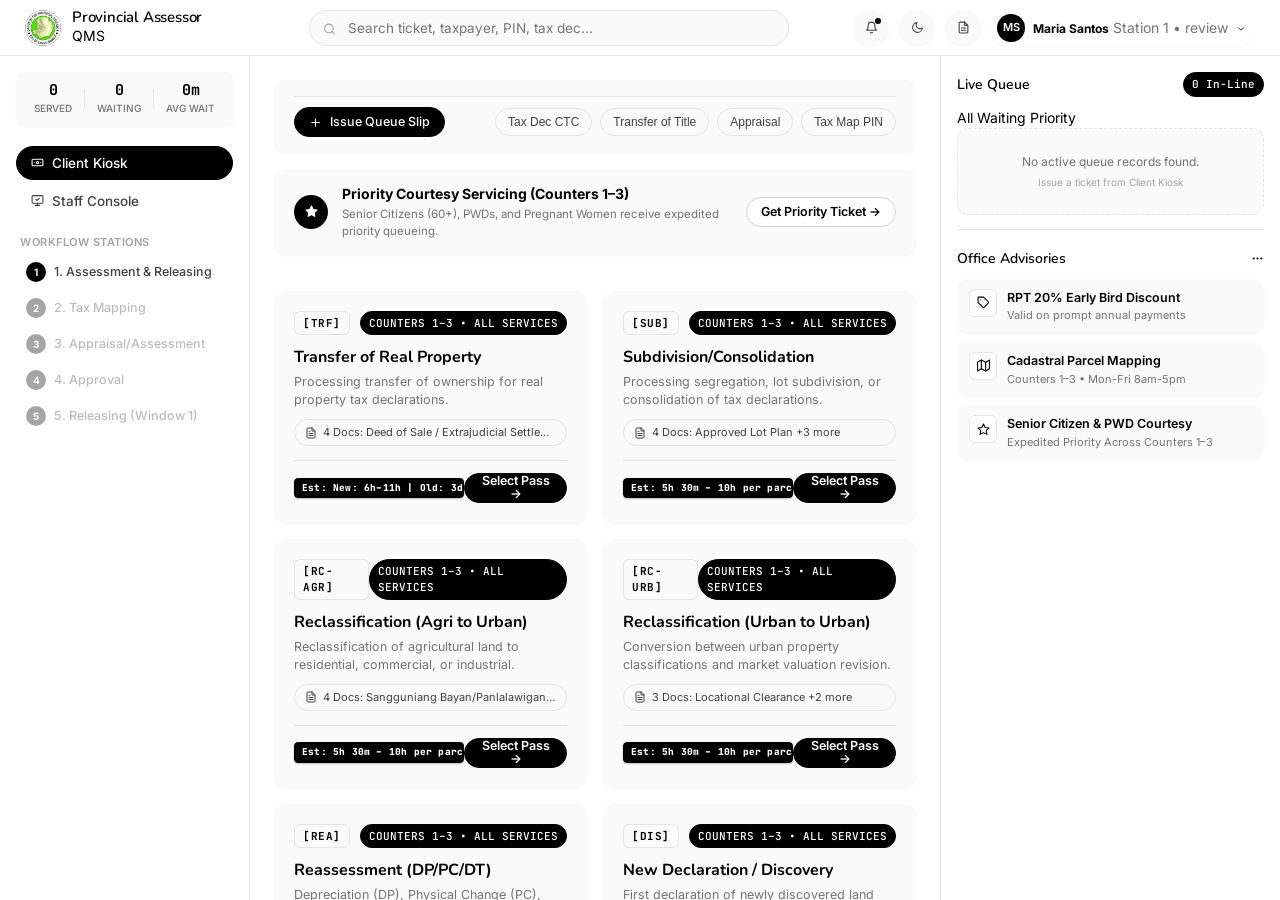
==== commit d482b48c: "style: remove section outside stroke lines across all web UI" ====
--- a/index.html
+++ b/index.html
@@ -18,7 +18,7 @@
   <link rel="stylesheet" href="styles.css">
   <link rel="icon" type="image/png" href="logo.png">
 </head>
-<body>
+<body class="is-station-1">
 
   <!-- =========================================================================
        MAIN FULL WINDOW APP
@@ -342,7 +342,7 @@
           </div>
 
           <!-- Live Announcement & Advisory Marquee Ticker -->
-          <div class="tv-marquee-strip" style="background: var(--colors-canvas); border: 1px solid var(--colors-hairline); border-radius: var(--rounded-lg); padding: 8px 16px; display: flex; align-items: center; gap: 12px; margin-top: 10px;">
+          <div class="tv-marquee-strip" style="background: var(--colors-surface-soft, #fafafa); border: none; border-radius: var(--rounded-lg); padding: 8px 16px; display: flex; align-items: center; gap: 12px; margin-top: 10px; box-shadow: 0 1px 3px rgba(0, 0, 0, 0.04);">
             <span class="tag-badge primary" style="font-size: 10px; font-weight: 600;">ADVISORY</span>
             <div style="overflow: hidden; white-space: nowrap; flex: 1; font-size: 12px; color: var(--colors-body);">
               Provincial Assessor's Office • Multi-Station Real Property Tax Processing & Tracking • 1. Assessment Officer • 2. Tax Mapping • 3. Appraisal/Assessment • 4. Approval • 5. Releasing • Office Hours: Monday to Friday 8:00 AM – 5:00 PM.
@@ -863,7 +863,7 @@
       <div class="modal-body" style="padding: 20px; overflow-y: auto; flex: 1;">
         
         <!-- Active User Badge -->
-        <div id="auth-active-user-banner" style="background: var(--color-surface-subtle); border: 1px solid var(--color-border-subtle); border-radius: var(--rounded-lg, 12px); padding: 12px 16px; margin-bottom: 16px; display: flex; justify-content: space-between; align-items: center;">
+        <div id="auth-active-user-banner" style="background: var(--color-surface-subtle); border: none; border-radius: var(--rounded-lg, 12px); padding: 12px 16px; margin-bottom: 16px; display: flex; justify-content: space-between; align-items: center; box-shadow: 0 1px 3px rgba(0, 0, 0, 0.04);">
           <div style="display: flex; align-items: center; gap: 10px;">
             <div class="avatar-round-sm" id="auth-current-avatar" style="background: var(--color-primary); color: #fff; font-weight: 700;">MS</div>
             <div>
@@ -878,7 +878,7 @@
         </div>
 
         <!-- Official Login Form -->
-        <div style="background: var(--color-surface-subtle); border: 1px solid var(--color-border-subtle); border-radius: var(--rounded-lg, 12px); padding: 16px; margin-bottom: 20px;">
+        <div style="background: var(--color-surface-subtle); border: none; border-radius: var(--rounded-lg, 12px); padding: 16px; margin-bottom: 20px; box-shadow: 0 1px 3px rgba(0, 0, 0, 0.04);">
           <div style="font-size: 13px; font-weight: 700; color: var(--color-text-main); margin-bottom: 12px; display: flex; align-items: center; gap: 6px;">
             <svg class="icon-svg icon-svg-sm" viewBox="0 0 24 24"><rect x="3" y="11" width="18" height="11" rx="2" ry="2"></rect><path d="M7 11V7a5 5 0 0 1 10 0v4"></path></svg>
             <span>Official Officer Account Login</span>
@@ -1050,10 +1050,10 @@
     </button>
 
     <button class="mobile-nav-btn" id="mobile-bottom-stations-btn" onclick="window.mainApp.toggleMobileStationDrawer()">
-      <div class="mobile-nav-icon-wrap">
+      <div class="mobile-nav-icon-wrap" id="mobile-bottom-stations-icon">
         <svg class="icon-svg" viewBox="0 0 24 24"><circle cx="12" cy="12" r="10"></circle><line x1="12" y1="8" x2="12" y2="12"></line><line x1="12" y1="16" x2="12.01" y2="16"></line></svg>
       </div>
-      <span>Stations</span>
+      <span id="mobile-bottom-stations-label">Stations</span>
     </button>
   </nav>
 
@@ -1074,7 +1074,7 @@
     </div>
 
     <!-- Quick Stats -->
-    <div style="display: grid; grid-template-columns: 1fr 1fr 1fr; gap: 8px; margin: 14px 0; padding: 10px; background: var(--colors-surface-soft, #fafafa); border-radius: 10px; border: 1px solid var(--colors-hairline, #e5e5e5); text-align: center;">
+    <div style="display: grid; grid-template-columns: 1fr 1fr 1fr; gap: 8px; margin: 14px 0; padding: 10px; background: var(--colors-surface-soft, #fafafa); border-radius: 10px; border: none; box-shadow: 0 1px 3px rgba(0, 0, 0, 0.04); text-align: center;">
       <div>
         <div id="mobile-stat-served" style="font-size: 16px; font-weight: 800; color: var(--colors-ink, #000000);">0</div>
         <div style="font-size: 10px; color: var(--colors-body, #737373); text-transform: uppercase;">Served</div>
@@ -1102,29 +1102,31 @@
     </div>
 
     <!-- Workflow Stations List -->
-    <div style="font-size: 11px; font-weight: 700; color: var(--colors-body, #737373); text-transform: uppercase; margin-bottom: 8px; letter-spacing: 0.5px;">
-      ASSESSOR WORKFLOW STATIONS
-    </div>
-    <div class="mobile-drawer-stations-list">
-      <div class="counter-chip-item" onclick="window.mainApp.switchToCounter(1); window.mainApp.closeMobileDrawers();">
-        <span class="counter-dot-badge">1</span>
-        <span>1. Assessment Officer</span>
-      </div>
-      <div class="counter-chip-item" onclick="window.mainApp.switchToCounter(2); window.mainApp.closeMobileDrawers();">
-        <span class="counter-dot-badge">2</span>
-        <span>2. Tax Mapping</span>
-      </div>
-      <div class="counter-chip-item" onclick="window.mainApp.switchToCounter(3); window.mainApp.closeMobileDrawers();">
-        <span class="counter-dot-badge">3</span>
-        <span>3. Appraisal/Assessment</span>
-      </div>
-      <div class="counter-chip-item" onclick="window.mainApp.switchToCounter(4); window.mainApp.closeMobileDrawers();">
-        <span class="counter-dot-badge">4</span>
-        <span>4. Approval</span>
-      </div>
-      <div class="counter-chip-item" onclick="window.mainApp.switchToCounter(5); window.mainApp.closeMobileDrawers();">
-        <span class="counter-dot-badge">5</span>
-        <span>5. Releasing</span>
+    <div id="mobile-drawer-stations-wrap" class="mobile-drawer-stations-wrap">
+      <div style="font-size: 11px; font-weight: 700; color: var(--colors-body, #737373); text-transform: uppercase; margin-bottom: 8px; letter-spacing: 0.5px;">
+        ASSESSOR WORKFLOW STATIONS
+      </div>
+      <div class="mobile-drawer-stations-list">
+        <div class="counter-chip-item" onclick="window.mainApp.switchToCounter(1); window.mainApp.closeMobileDrawers();">
+          <span class="counter-dot-badge">1</span>
+          <span>1. Assessment Officer</span>
+        </div>
+        <div class="counter-chip-item" onclick="window.mainApp.switchToCounter(2); window.mainApp.closeMobileDrawers();">
+          <span class="counter-dot-badge">2</span>
+          <span>2. Tax Mapping</span>
+        </div>
+        <div class="counter-chip-item" onclick="window.mainApp.switchToCounter(3); window.mainApp.closeMobileDrawers();">
+          <span class="counter-dot-badge">3</span>
+          <span>3. Appraisal/Assessment</span>
+        </div>
+        <div class="counter-chip-item" onclick="window.mainApp.switchToCounter(4); window.mainApp.closeMobileDrawers();">
+          <span class="counter-dot-badge">4</span>
+          <span>4. Approval</span>
+        </div>
+        <div class="counter-chip-item" onclick="window.mainApp.switchToCounter(5); window.mainApp.closeMobileDrawers();">
+          <span class="counter-dot-badge">5</span>
+          <span>5. Releasing</span>
+        </div>
       </div>
     </div>
   </div>
--- a/styles.css
+++ b/styles.css
@@ -382,29 +382,31 @@
 
 [data-theme="dark"] .modal-box,
 [data-theme="dark"] .modal-content {
-  background: #13161f;
-  border: 1px solid #2e3342;
+  background: #141414;
+  border: none !important;
   color: #f8fafc;
 }
 
 [data-theme="dark"] .modal-header,
 [data-theme="dark"] .modal-footer {
-  border-color: #222631;
-  background-color: #13161f;
+  border-color: #222222;
+  background-color: #141414;
 }
 
 [data-theme="dark"] .tv-counter-card {
-  background-color: #13161f;
-  border-color: #222631;
+  background-color: #141414;
+  border: none !important;
+  box-shadow: none !important;
 }
 
 [data-theme="dark"] .tv-counter-card.is-calling {
-  background-color: #1a1e29;
-  border-color: #ffffff;
+  background-color: #1f1f1f;
+  border: none !important;
 }
 
 [data-theme="dark"] .tv-counter-card.is-serving {
-  border-color: #383c45;
+  background-color: #181818;
+  border: none !important;
 }
 
 [data-theme="dark"] .tv-duration-pill.serving {
@@ -426,15 +428,17 @@
 }
 
 [data-theme="dark"] .tv-recent-card {
-  background-color: #121212 !important;
-  border-color: #262626 !important;
+  background-color: #141414 !important;
+  border: none !important;
   color: #ffffff !important;
+  box-shadow: none !important;
 }
 
 [data-theme="dark"] .tracker-card,
 [data-theme="dark"] .tracker-info-box {
-  background-color: #121212;
-  border-color: #262626;
+  background-color: #141414;
+  border: none !important;
+  box-shadow: none !important;
 }
 
 [data-theme="dark"] .tracker-logo {
@@ -470,13 +474,12 @@
 }
 
 [data-theme="dark"] .queue-stream-item {
-  background-color: #13161f;
-  border-color: #222631;
+  background-color: #141414;
+  border: none !important;
 }
 
 [data-theme="dark"] .queue-stream-item:hover {
-  background-color: #181c26;
-  border-color: #383c45;
+  background-color: #1f1f1f;
 }
 
 [data-theme="dark"] .queue-avatar-chip {
@@ -488,12 +491,12 @@
 [data-theme="dark"] .queue-avatar-chip.priority {
   background-color: #ffffff;
   color: #000000;
-  border: 1px solid #ffffff;
+  border: none !important;
 }
 
 [data-theme="dark"] .event-item {
-  background-color: #13161f;
-  border-color: #222631;
+  background-color: #141414;
+  border: none !important;
 }
 
 [data-theme="dark"] .event-icon-box {
@@ -528,9 +531,25 @@
 [data-theme="dark"] .admin-card,
 [data-theme="dark"] .stat-card,
 [data-theme="dark"] .table-wrap,
-[data-theme="dark"] .client-meta-box {
-  background-color: #13161f;
-  border-color: #222631;
+[data-theme="dark"] .client-meta-box,
+[data-theme="dark"] .quick-prompt-card,
+[data-theme="dark"] .kiosk-service-card,
+[data-theme="dark"] .kiosk-priority-banner,
+[data-theme="dark"] .tv-client-section-card,
+[data-theme="dark"] .tv-signage-header,
+[data-theme="dark"] .tv-recent-strip,
+[data-theme="dark"] .tv-hero-standalone,
+[data-theme="dark"] .console-active-3sec-row,
+[data-theme="dark"] .console-docket-row,
+[data-theme="dark"] .station-toolbox-card,
+[data-theme="dark"] .sidebar-stats-strip,
+[data-theme="dark"] .profile-card,
+[data-theme="dark"] .queue-stream-item,
+[data-theme="dark"] .event-item,
+[data-theme="dark"] .modal-box {
+  background-color: #141414;
+  border: none !important;
+  box-shadow: none !important;
 }
 
 [data-theme="dark"] .data-table th {
@@ -965,7 +984,7 @@
   height: 36px;
   border-radius: var(--rounded-full);
   background-color: var(--colors-surface-soft);
-  border: 1px solid var(--colors-hairline);
+  border: none !important;
   display: flex;
   align-items: center;
   justify-content: center;
@@ -973,12 +992,12 @@
   cursor: pointer;
   position: relative;
   transition: all 0.15s ease;
+  box-shadow: 0 1px 2px rgba(0, 0, 0, 0.03);
 }
 
 .icon-btn-round:hover {
   background-color: #f0f0f0;
   color: var(--colors-ink);
-  border-color: var(--colors-hairline-strong);
 }
 
 .badge-dot-alert {
@@ -998,13 +1017,14 @@
   padding: 3px 12px 3px 3px;
   background-color: var(--colors-surface-soft);
   border-radius: var(--rounded-full);
-  border: 1px solid var(--colors-hairline);
+  border: none !important;
   cursor: pointer;
   transition: all 0.15s ease;
+  box-shadow: 0 1px 2px rgba(0, 0, 0, 0.03);
 }
 
 .user-profile-chip:hover {
-  border-color: var(--colors-hairline-strong);
+  background-color: #f0f0f0;
 }
 
 .avatar-round-sm {
@@ -1077,9 +1097,10 @@
   justify-content: space-around;
   padding: 10px 12px;
   background: var(--colors-surface-soft);
-  border: 1px solid var(--colors-hairline);
+  border: none !important;
   border-radius: var(--rounded-md);
   margin-bottom: 4px;
+  box-shadow: 0 1px 3px rgba(0, 0, 0, 0.04);
 }
 
 .sidebar-stat-item {
@@ -1114,9 +1135,10 @@
 
 .profile-card {
   background: var(--colors-surface-soft);
-  border: 1px solid var(--colors-hairline);
+  border: none !important;
   border-radius: var(--rounded-lg);
   padding: 12px 14px;
+  box-shadow: 0 1px 3px rgba(0, 0, 0, 0.04);
 }
 
 .profile-stats-row {
@@ -1263,10 +1285,11 @@
 
 /* Quick Prompt Card / Install Pill Signature Element */
 .quick-prompt-card {
-  background: var(--colors-canvas);
-  border: 1px solid var(--colors-hairline);
+  background: var(--colors-surface-soft, #fafafa);
+  border: none !important;
   border-radius: var(--rounded-lg);
   padding: 16px 20px;
+  box-shadow: 0 1px 3px rgba(0, 0, 0, 0.04);
 }
 
 .prompt-top-row {
@@ -1426,12 +1449,13 @@
   display: flex;
   justify-content: space-between;
   align-items: center;
-  background: var(--colors-canvas);
-  border: 1px solid var(--colors-hairline);
+  background: var(--colors-surface-soft, #fafafa);
+  border: none !important;
   border-radius: var(--rounded-lg);
   padding: 14px 20px;
   margin-bottom: 20px;
   gap: 16px;
+  box-shadow: 0 1px 3px rgba(0, 0, 0, 0.04);
 }
 
 .kiosk-priority-text {
@@ -1476,19 +1500,21 @@
 }
 
 .kiosk-service-card {
-  background: var(--colors-canvas);
-  border: 1px solid var(--colors-hairline);
+  background: var(--colors-surface-soft, #fafafa);
+  border: none !important;
   border-radius: var(--rounded-lg);
   padding: 20px;
   display: flex;
   flex-direction: column;
   justify-content: space-between;
-  transition: border-color 0.15s ease, box-shadow 0.15s ease;
+  transition: transform 0.15s ease, box-shadow 0.15s ease;
   position: relative;
+  box-shadow: 0 1px 3px rgba(0, 0, 0, 0.04);
 }
 
 .kiosk-service-card:hover {
-  border-color: var(--colors-ink);
+  transform: translateY(-2px);
+  box-shadow: 0 4px 12px rgba(0, 0, 0, 0.08);
 }
 
 .service-card-main {
@@ -1649,11 +1675,12 @@
   display: flex;
   justify-content: space-between;
   align-items: center;
-  background: var(--colors-canvas);
-  border: 1px solid var(--colors-hairline);
+  background: var(--colors-surface-soft, #fafafa);
+  border: none !important;
   border-radius: var(--rounded-lg, 14px);
   padding: 12px 24px;
   height: 62px;
+  box-shadow: 0 1px 3px rgba(0, 0, 0, 0.04);
 }
 
 .tv-signage-brand {
@@ -1676,9 +1703,10 @@
 .tv-clock-widget {
   text-align: center;
   padding: 6px 18px;
-  background: var(--colors-surface-soft);
-  border: 1px solid var(--colors-hairline);
+  background: var(--colors-canvas, #ffffff);
+  border: none !important;
   border-radius: var(--rounded-full);
+  box-shadow: 0 1px 2px rgba(0, 0, 0, 0.03);
 }
 
 .tv-clock-time {
@@ -1785,7 +1813,7 @@
 /* TV CLIENT DOCKET CARDS */
 .tv-client-section-card {
   background: var(--colors-canvas, #ffffff);
-  border: 1px solid var(--colors-hairline, #e5e5e5);
+  border: none !important;
   border-radius: var(--rounded-lg, 14px);
   padding: 16px 20px;
   transition: all 0.2s cubic-bezier(0.16, 1, 0.3, 1);
@@ -2369,9 +2397,10 @@
   gap: 16px;
   padding: 16px 20px;
   background: var(--colors-surface-soft, #fafafa);
-  border: 1px solid var(--colors-hairline, #e5e5e5);
+  border: none !important;
   border-radius: var(--rounded-lg, 12px);
   margin-bottom: 18px;
+  box-shadow: 0 1px 3px rgba(0, 0, 0, 0.04);
 }
 
 .console-3sec-col {
@@ -2417,7 +2446,7 @@
   background: #000000;
   color: #ffffff;
   min-height: 46px;
-  border: 1px solid #000000;
+  border: none !important;
   cursor: pointer;
   transition: all 0.15s ease;
 }
@@ -2439,22 +2468,21 @@
   align-items: center;
   gap: 14px;
   padding: 10px 16px;
-  background: var(--colors-canvas, #ffffff);
-  border: 1px solid var(--colors-hairline, #e5e5e5);
+  background: var(--colors-surface-soft, #fafafa);
+  border: none !important;
   border-radius: var(--rounded-md, 8px);
   transition: all 0.15s ease;
   cursor: pointer;
+  box-shadow: 0 1px 2px rgba(0, 0, 0, 0.03);
 }
 
 .console-docket-row:hover {
-  border-color: #000000;
-  background: var(--colors-surface-soft, #fafafa);
+  background: #f0f0f0;
 }
 
 .console-docket-row.is-active {
-  border-color: #000000;
-  background: #f5f5f5;
-  box-shadow: 0 0 0 1px #000000;
+  background: #e8e8e8;
+  box-shadow: 0 2px 6px rgba(0, 0, 0, 0.08);
 }
 
 .console-docket-col-info {
@@ -2740,7 +2768,8 @@
   color: var(--colors-on-dark);
   border-radius: var(--rounded-lg, 14px);
   padding: 28px 36px;
-  border: 1px solid #333333;
+  border: none !important;
+  box-shadow: 0 4px 20px rgba(0, 0, 0, 0.2);
 }
 
 .tv-hero-num-huge {
@@ -2754,24 +2783,25 @@
 
 /* 3 COUNTER CARDS */
 .tv-counter-card {
-  background: var(--colors-canvas);
-  border: 1px solid var(--colors-hairline);
+  background: var(--colors-surface-soft, #fafafa);
+  border: none !important;
   border-radius: var(--rounded-lg);
   padding: 16px 18px;
   display: flex;
   flex-direction: column;
   justify-content: space-between;
   min-height: 140px;
-  transition: border-color 0.15s ease;
+  box-shadow: 0 1px 3px rgba(0, 0, 0, 0.04);
 }
 
 .tv-counter-card.is-calling {
-  border-color: var(--colors-ink);
-  background-color: var(--colors-surface-soft);
+  background-color: #f0f0f0;
+  box-shadow: 0 2px 8px rgba(0, 0, 0, 0.08);
 }
 
 .tv-counter-card.is-serving {
-  border-color: var(--colors-hairline-strong);
+  background-color: var(--colors-canvas);
+  box-shadow: 0 2px 8px rgba(0, 0, 0, 0.06);
 }
 
 .tv-counter-header {
@@ -2918,13 +2948,13 @@
    LIVE WORKFLOW ACTIVITY & DECISIONS STRIP
    ========================================================================== */
 .tv-recent-strip {
-  background: var(--colors-canvas, #ffffff);
-  border: 1px solid var(--colors-hairline, #e5e5e5);
+  background: var(--colors-surface-soft, #fafafa);
+  border: none !important;
   border-radius: var(--rounded-lg, 14px);
   padding: 14px 16px;
   flex: 1;
   min-height: 280px;
-  box-shadow: none;
+  box-shadow: 0 1px 3px rgba(0, 0, 0, 0.04);
   display: flex;
   flex-direction: column;
   gap: 10px;
@@ -2932,8 +2962,8 @@
 }
 
 [data-theme="dark"] .tv-recent-strip {
-  background: var(--colors-canvas, #000000);
-  border-color: var(--colors-hairline, #262626);
+  background: #141414;
+  border: none !important;
 }
 
 .tv-recent-header {
@@ -2970,8 +3000,8 @@
 }
 
 .tv-recent-item-row {
-  background: var(--colors-surface-soft, #fafafa);
-  border: 1px solid var(--colors-hairline, #e5e5e5);
+  background: var(--colors-canvas, #ffffff);
+  border: none !important;
   border-radius: var(--rounded-md, 8px);
   padding: 8px 12px;
   display: flex;
@@ -2980,11 +3010,12 @@
   gap: 10px;
   min-width: 0;
   transition: all 0.15s ease;
+  box-shadow: 0 1px 2px rgba(0, 0, 0, 0.03);
 }
 
 [data-theme="dark"] .tv-recent-item-row {
-  background: #141414 !important;
-  border-color: #262626 !important;
+  background: #1c1c1c !important;
+  border: none !important;
 }
 
 .tv-recent-row-left {
@@ -3159,13 +3190,14 @@
 /* Fallback card layout support */
 .tv-recent-card {
   background: var(--colors-surface-soft, #fafafa);
-  border: 1px solid var(--colors-hairline, #e5e5e5);
+  border: none !important;
   border-radius: var(--rounded-md, 8px);
   padding: 8px 12px;
   display: flex;
   justify-content: space-between;
   align-items: center;
   gap: 8px;
+  box-shadow: 0 1px 2px rgba(0, 0, 0, 0.03);
 }
 .tv-recent-card-top, .tv-recent-card-body {
   display: flex;
@@ -3216,8 +3248,8 @@
 }
 
 .console-header-card {
-  background: var(--colors-canvas);
-  border: 1px solid var(--colors-hairline);
+  background: var(--colors-surface-soft, #fafafa);
+  border: none !important;
   border-radius: var(--rounded-lg);
   padding: 12px 18px;
   display: flex;
@@ -3225,6 +3257,15 @@
   align-items: center;
   flex-wrap: wrap;
   gap: 12px;
+  box-shadow: 0 1px 3px rgba(0, 0, 0, 0.04);
+}
+
+.console-station-card {
+  background: var(--colors-canvas, #ffffff);
+  border: none !important;
+  border-radius: var(--rounded-lg, 12px);
+  padding: 20px;
+  box-shadow: 0 1px 3px rgba(0, 0, 0, 0.04);
 }
 
 .console-header-left {
@@ -3308,10 +3349,11 @@
   grid-template-columns: repeat(auto-fit, minmax(180px, 1fr));
   gap: 12px;
   background-color: var(--colors-surface-soft);
-  border: 1px solid var(--colors-hairline);
+  border: none !important;
   border-radius: var(--rounded-lg);
   padding: 14px 18px;
   margin-bottom: 16px;
+  box-shadow: 0 1px 3px rgba(0, 0, 0, 0.04);
 }
 
 .meta-field-label {
@@ -3338,10 +3380,11 @@
 }
 
 .admin-card, .stat-card {
-  background: var(--colors-canvas);
-  border: 1px solid var(--colors-hairline);
+  background: var(--colors-surface-soft, #fafafa);
+  border: none !important;
   border-radius: var(--rounded-lg);
   padding: 16px 20px;
+  box-shadow: 0 1px 3px rgba(0, 0, 0, 0.04);
 }
 
 .stat-card-title {
@@ -3417,10 +3460,11 @@
 
 .table-wrap {
   background: var(--colors-canvas);
-  border: 1px solid var(--colors-hairline);
+  border: none !important;
   border-radius: var(--rounded-lg);
   overflow-x: auto;
   -webkit-overflow-scrolling: touch;
+  box-shadow: 0 1px 3px rgba(0, 0, 0, 0.04);
 }
 
 .data-table {
@@ -3523,14 +3567,14 @@
   padding: 10px 12px;
   border-radius: var(--rounded-lg);
   background-color: var(--colors-surface-soft);
-  border: 1px solid var(--colors-hairline);
+  border: none !important;
   cursor: pointer;
   transition: all 0.15s ease;
+  box-shadow: 0 1px 2px rgba(0, 0, 0, 0.03);
 }
 
 .queue-stream-item:hover {
   background-color: #f0f0f0;
-  border-color: var(--colors-hairline-strong);
 }
 
 .queue-avatar-chip {
@@ -3592,8 +3636,9 @@
   gap: 10px;
   padding: 10px 12px;
   background-color: var(--colors-surface-soft);
-  border: 1px solid var(--colors-hairline);
+  border: none !important;
   border-radius: var(--rounded-lg);
+  box-shadow: 0 1px 2px rgba(0, 0, 0, 0.03);
 }
 
 .event-icon-box {
@@ -3646,11 +3691,12 @@
   width: 100%;
   max-width: 480px;
   background-color: var(--colors-canvas);
-  border: 1px solid var(--colors-hairline);
+  border: none !important;
   border-radius: var(--rounded-lg);
   display: flex;
   flex-direction: column;
   overflow: hidden;
+  box-shadow: 0 10px 30px rgba(0, 0, 0, 0.2);
 }
 
 .modal-header {
@@ -3772,8 +3818,8 @@
    MULTI-STATION WORKFLOW & LOBBY SIGNAGE ENHANCEMENTS
    ========================================================================== */
 .tv-counter-card {
-  background: var(--colors-canvas, #ffffff);
-  border: 1px solid var(--colors-hairline, #e5e5e5);
+  background: var(--colors-surface-soft, #fafafa);
+  border: none !important;
   border-radius: var(--rounded-lg, 12px);
   padding: 10px 14px;
   display: flex;
@@ -3781,16 +3827,17 @@
   justify-content: space-between;
   transition: all 0.2s ease;
   min-height: 90px;
+  box-shadow: 0 1px 3px rgba(0, 0, 0, 0.04);
 }
 
 .tv-counter-card.is-calling {
-  border-color: var(--colors-ink, #000000);
-  background-color: var(--colors-surface-soft, #fafafa);
+  background-color: #f0f0f0;
+  box-shadow: 0 2px 8px rgba(0, 0, 0, 0.08);
 }
 
 .tv-counter-card.is-serving {
-  border-color: #000000;
   background-color: var(--colors-canvas, #ffffff);
+  box-shadow: 0 2px 8px rgba(0, 0, 0, 0.06);
 }
 
 .tv-duration-pill {
@@ -3891,14 +3938,15 @@
 
 .tv-queued-item {
   background: var(--colors-surface-soft, #f8fafc);
-  border: 1px solid var(--colors-hairline, #e2e8f0);
+  border: none !important;
   border-radius: 6px;
-  padding: 4px 8px;
+  padding: 5px 8px;
   display: flex;
   flex-direction: column;
   gap: 2px;
   min-width: 0;
   transition: background 0.15s ease;
+  box-shadow: 0 1px 2px rgba(0, 0, 0, 0.02);
 }
 
 .tv-queued-item-top {
@@ -3983,8 +4031,8 @@
 }
 
 [data-theme="dark"] .tv-queued-item {
-  background: #181c26;
-  border-color: #282e3d;
+  background: #181818;
+  border: none !important;
 }
 
 [data-theme="dark"] .tv-queued-number {
@@ -4121,13 +4169,14 @@
    ========================================================================== */
 .station-toolbox-card {
   background: var(--colors-surface-soft, #fafafa);
-  border: 1px solid var(--colors-hairline, #e5e5e5);
-  border-left: 4px solid #000000;
+  border: none !important;
+  border-left: 4px solid #000000 !important;
   border-radius: var(--rounded-lg, 12px);
   padding: 16px 18px;
   margin-bottom: 16px;
   position: relative;
   transition: all 0.2s ease;
+  box-shadow: 0 1px 3px rgba(0, 0, 0, 0.04);
 }
 
 .station-toolbox-card.station-1,
@@ -4136,7 +4185,7 @@
 .station-toolbox-card.station-4,
 .station-toolbox-card.station-5,
 .station-toolbox-card.station-6 {
-  border-left: 4px solid #000000;
+  border-left: 4px solid #000000 !important;
 }
 
 .station-toolbox-header {
@@ -4182,7 +4231,7 @@
 
 .station-calc-display {
   background: var(--colors-canvas, #ffffff);
-  border: 1px solid var(--colors-hairline, #e5e5e5);
+  border: none !important;
   border-radius: var(--rounded-md, 8px);
   padding: 8px 12px;
   font-family: var(--font-mono, monospace);
@@ -4192,37 +4241,40 @@
   display: flex;
   justify-content: space-between;
   align-items: center;
+  box-shadow: 0 1px 2px rgba(0, 0, 0, 0.03);
 }
 
 .station-approval-seal {
   background: var(--colors-surface-soft, #fafafa);
-  border: 1px solid var(--colors-ink, #000000);
+  border: none !important;
   border-radius: var(--rounded-lg, 12px);
   padding: 12px 16px;
   display: flex;
   align-items: center;
   justify-content: space-between;
   gap: 12px;
+  box-shadow: 0 1px 3px rgba(0, 0, 0, 0.04);
 }
 
 [data-theme="dark"] .station-toolbox-card {
-  background: #11141c;
-  border-color: #222631;
+  background: #141414;
+  border: none !important;
+  border-left: 4px solid #ffffff !important;
 }
 
 [data-theme="dark"] .station-toolbox-header {
-  border-bottom-color: #222631;
+  border-bottom-color: #222222;
 }
 
 [data-theme="dark"] .station-calc-display {
-  background: #181c26;
-  border-color: #2b3242;
+  background: #1c1c1c;
+  border: none !important;
   color: #ffffff;
 }
 
 [data-theme="dark"] .station-approval-seal {
   background: #171717;
-  border-color: #ffffff;
+  border: none !important;
 }
 
 /* ==========================================================================
@@ -4458,37 +4510,133 @@
   display: none;
 }
 
+/* Minimal Endorsement Section - Zero Outside Stroke Lines */
 .console-endorse-box {
   background: var(--colors-surface-soft, #fafafa);
-  border: 1px solid var(--colors-hairline, #e5e5e5);
+  border: none !important;
   border-radius: var(--rounded-lg, 12px);
-  padding: 18px 20px;
-  margin-bottom: 18px;
-}
-
-.console-endorse-header {
-  display: flex;
+  padding: 14px 16px;
+  margin-bottom: 14px;
+  box-shadow: none !important;
+  outline: none !important;
+}
+
+.console-endorse-header-minimal {
+  display: flex;
+  align-items: center;
   justify-content: space-between;
-  align-items: center;
-  margin-bottom: 12px;
-  gap: 10px;
-}
-
-.console-direct-route-row {
-  display: flex;
-  gap: 10px;
-  align-items: center;
-  border-top: 1px dashed var(--colors-hairline, #e5e5e5);
-  padding-top: 12px;
+  margin-bottom: 8px;
+}
+
+.console-endorse-title-wrap {
+  display: flex;
+  align-items: center;
+  gap: 8px;
+  flex-wrap: wrap;
+}
+
+.console-endorse-title {
+  font-size: 11.5px;
+  font-weight: 700;
+  text-transform: uppercase;
+  letter-spacing: 0.5px;
+  color: var(--colors-body, #737373);
+}
+
+.console-endorse-pill {
+  font-size: 10.5px;
+  font-weight: 700;
+  padding: 2px 8px;
+  border-radius: 9999px;
+  background: rgba(0, 0, 0, 0.05);
+  border: none !important;
+  color: var(--colors-ink, #000000);
+  font-family: var(--font-mono, monospace);
+  line-height: 1.3;
+}
+
+.console-endorse-main-btn {
+  width: 100%;
+  min-height: 42px;
+  font-size: 13.5px;
+  font-weight: 700;
+  border-radius: 8px;
+  display: flex;
+  align-items: center;
+  justify-content: center;
+  gap: 8px;
+  background: #000000;
+  color: #ffffff;
+  border: none !important;
+  cursor: pointer;
+  transition: all 0.15s ease;
+  margin-bottom: 8px;
+}
+
+.console-endorse-main-btn:hover {
+  background: #262626;
+}
+
+.console-endorse-sub-row {
+  display: flex;
+  gap: 8px;
+  align-items: center;
+}
+
+.console-endorse-route-group {
+  display: flex;
+  gap: 6px;
+  align-items: center;
+  flex: 1;
+}
+
+.console-route-select {
+  height: 34px !important;
+  font-size: 11.5px !important;
+  font-weight: 600 !important;
+  padding: 4px 10px !important;
+  border-radius: 6px !important;
+  flex: 1;
+}
+
+.console-route-btn {
+  height: 34px !important;
+  font-size: 11.5px !important;
+  font-weight: 700 !important;
+  padding: 0 12px !important;
+  border-radius: 6px !important;
+  white-space: nowrap;
+}
+
+.console-route-notes {
+  height: 34px !important;
+  font-size: 11.5px !important;
+  padding: 4px 10px !important;
+  border-radius: 6px !important;
+  flex: 1;
 }
 
 [data-theme="dark"] .console-endorse-box {
-  background: #121212 !important;
-  border-color: #262626 !important;
-}
-
-[data-theme="dark"] .console-direct-route-row {
-  border-top-color: #262626 !important;
+  background: #141414 !important;
+  border: none !important;
+  box-shadow: none !important;
+  outline: none !important;
+}
+
+[data-theme="dark"] .console-endorse-pill {
+  background: rgba(255, 255, 255, 0.08);
+  border: none !important;
+  color: #ffffff;
+}
+
+[data-theme="dark"] .console-endorse-main-btn {
+  background: #ffffff;
+  color: #000000;
+  border: none !important;
+}
+
+[data-theme="dark"] .console-endorse-main-btn:hover {
+  background: #e5e5e5;
 }
 
 /* 5. Responsive Breakpoints */
@@ -4536,7 +4684,7 @@
   .dashboard-grid {
     grid-template-columns: 1fr;
     height: auto;
-    min-height: calc(100dvh - 54px);
+    min-height: 100dvh;
     max-height: none;
     overflow: visible;
     display: flex;
@@ -4544,7 +4692,7 @@
   }
 
   .center-content {
-    padding: 12px 10px calc(85px + env(safe-area-inset-bottom, 0px)) 10px !important;
+    padding: 14px 10px calc(85px + env(safe-area-inset-bottom, 0px)) 10px !important;
     overflow: visible;
     min-height: auto;
     flex: 1;
@@ -4627,48 +4775,9 @@
     color: #000000;
   }
 
-  /* Header mobile styling - Android Top App Bar */
+  /* Top navigation removed for phone view across all stations */
   .top-header {
-    position: sticky;
-    top: 0;
-    z-index: 90;
-    height: 56px;
-    padding: 0 10px;
-    gap: 8px;
-    backdrop-filter: blur(12px);
-    -webkit-backdrop-filter: blur(12px);
-    background: rgba(255, 255, 255, 0.94);
-    border-bottom: 1px solid var(--colors-hairline, #e5e5e5);
-  }
-
-  [data-theme="dark"] .top-header {
-    background: rgba(18, 18, 18, 0.94);
-    border-bottom-color: #262626;
-  }
-
-  .mobile-appbar-nav-btn {
-    display: inline-flex;
-    align-items: center;
-    justify-content: center;
-    width: 38px;
-    height: 38px;
-    border-radius: 50%;
-    background: transparent;
-    border: 1px solid var(--colors-hairline, #e5e5e5);
-    color: var(--colors-ink, #000000);
-    cursor: pointer;
-    flex-shrink: 0;
-    transition: background 0.15s ease, transform 0.1s ease;
-  }
-
-  .mobile-appbar-nav-btn:active {
-    background: var(--colors-surface-soft, #f0f0f0);
-    transform: scale(0.92);
-  }
-
-  [data-theme="dark"] .mobile-appbar-nav-btn {
-    border-color: #333333;
-    color: #ffffff;
+    display: none !important;
   }
 
   .brand-subtitle {
@@ -4810,36 +4919,37 @@
   }
 
   .console-endorse-box {
-    padding: 14px 12px !important;
-  }
-
-  .console-endorse-header {
-    flex-direction: column;
-    align-items: flex-start;
-    gap: 8px;
+    padding: 10px 12px !important;
   }
 
   .console-endorse-main-btn {
-    min-height: 48px;
-    font-size: 13.5px;
-    width: 100%;
-    padding: 12px 14px;
-    text-align: center;
-    white-space: normal;
-    line-height: 1.3;
-  }
-
-  .console-direct-route-row {
+    min-height: 44px;
+    font-size: 13px;
+    padding: 10px 12px;
+  }
+
+  .console-endorse-sub-row {
     flex-direction: column;
     align-items: stretch;
-    gap: 8px;
-  }
-
-  .console-direct-route-select,
-  .console-direct-route-btn,
-  #console-forward-stage-select {
+    gap: 6px;
+  }
+
+  .console-endorse-route-group {
+    width: 100%;
+  }
+
+  .console-route-select {
+    flex: 1;
+    min-height: 36px !important;
+  }
+
+  .console-route-btn {
+    min-height: 36px !important;
+  }
+
+  .console-route-notes {
     width: 100% !important;
-    min-height: 42px;
+    min-height: 36px !important;
   }
 
   /* Stage Stepper Mobile Horizontal Scroll */
@@ -5076,6 +5186,24 @@
     grid-template-columns: 1fr 1fr !important;
     gap: 8px !important;
   }
+
+  /* For Station 1 (or default intake), show FAB on mobile */
+  body.is-station-1 .mobile-android-fab,
+  body:not(.is-other-station) .mobile-android-fab {
+    display: inline-flex;
+  }
+
+  /* In other stations except Station 1, hide issue queue slip button and section, and workflow stations when responsive to phone */
+  body.is-other-station .mobile-android-fab,
+  body.is-other-station #mobile-android-fab,
+  body.is-other-station .quick-prompt-card,
+  body.is-other-station .prompt-issue-btn,
+  body.is-other-station .mobile-nav-btn[data-view="kiosk"],
+  body.is-other-station #view-kiosk,
+  body.is-other-station .mobile-station-carousel,
+  body.is-other-station #mobile-drawer-stations-wrap {
+    display: none !important;
+  }
 }
 
 @keyframes androidBottomSheetSlideUp {
@@ -5091,10 +5219,6 @@
   #view-display {
     padding-left: 12px !important;
     padding-right: 12px !important;
-  }
-
-  .top-header {
-    padding: 0 8px;
   }
 
   .search-bar-wrap {
@@ -5194,7 +5318,7 @@
   display: inline-flex;
   align-items: center;
   background: var(--colors-surface-soft, #f5f5f5);
-  border: 1px solid var(--colors-hairline, #e5e5e5);
+  border: none !important;
   border-radius: 9999px;
   padding: 3px;
   gap: 4px;
@@ -5242,12 +5366,13 @@
   justify-content: space-between;
   align-items: center;
   background: var(--colors-surface-soft, #fafafa);
-  border: 1px solid var(--colors-hairline-strong, #d4d4d4);
+  border: none !important;
   border-radius: var(--rounded-md, 8px);
   padding: 8px 12px;
   margin-bottom: 12px;
   gap: 8px;
   flex-wrap: wrap;
+  box-shadow: 0 1px 3px rgba(0, 0, 0, 0.04);
 }
 
 .console-releasing-active-banner {
@@ -5255,20 +5380,21 @@
   align-items: center;
   justify-content: space-between;
   background: var(--colors-surface-soft, #fafafa);
-  border: 1px solid var(--colors-hairline, #e5e5e5);
+  border: none !important;
   border-radius: var(--rounded-md, 8px);
   padding: 10px 14px;
   margin-bottom: 14px;
   gap: 8px;
   flex-wrap: wrap;
+  box-shadow: 0 1px 3px rgba(0, 0, 0, 0.04);
 }
 
 .console-release-checklist {
   background: var(--colors-surface-soft, #fafafa);
-  border: 1px solid var(--colors-hairline, #e5e5e5);
+  border: none !important;
   border-radius: var(--rounded-md, 8px);
-  padding: 12px 14px;
-  margin-bottom: 14px;
+  padding: 10px 12px;
+  margin-bottom: 12px;
   display: flex;
   flex-direction: column;
   gap: 8px;
@@ -5294,7 +5420,7 @@
 /* Dark Theme Overrides for Segmented Tabs & Banners */
 [data-theme="dark"] .console-segmented-tabs {
   background: #171717;
-  border-color: #2e2e2e;
+  border: none !important;
 }
 
 [data-theme="dark"] .console-tab-pill {
@@ -5320,7 +5446,7 @@
 [data-theme="dark"] .console-releasing-active-banner,
 [data-theme="dark"] .console-release-checklist {
   background: #141414;
-  border-color: #2e2e2e;
+  border: none !important;
 }
 
 [data-theme="dark"] .console-release-check-item input[type="checkbox"] {
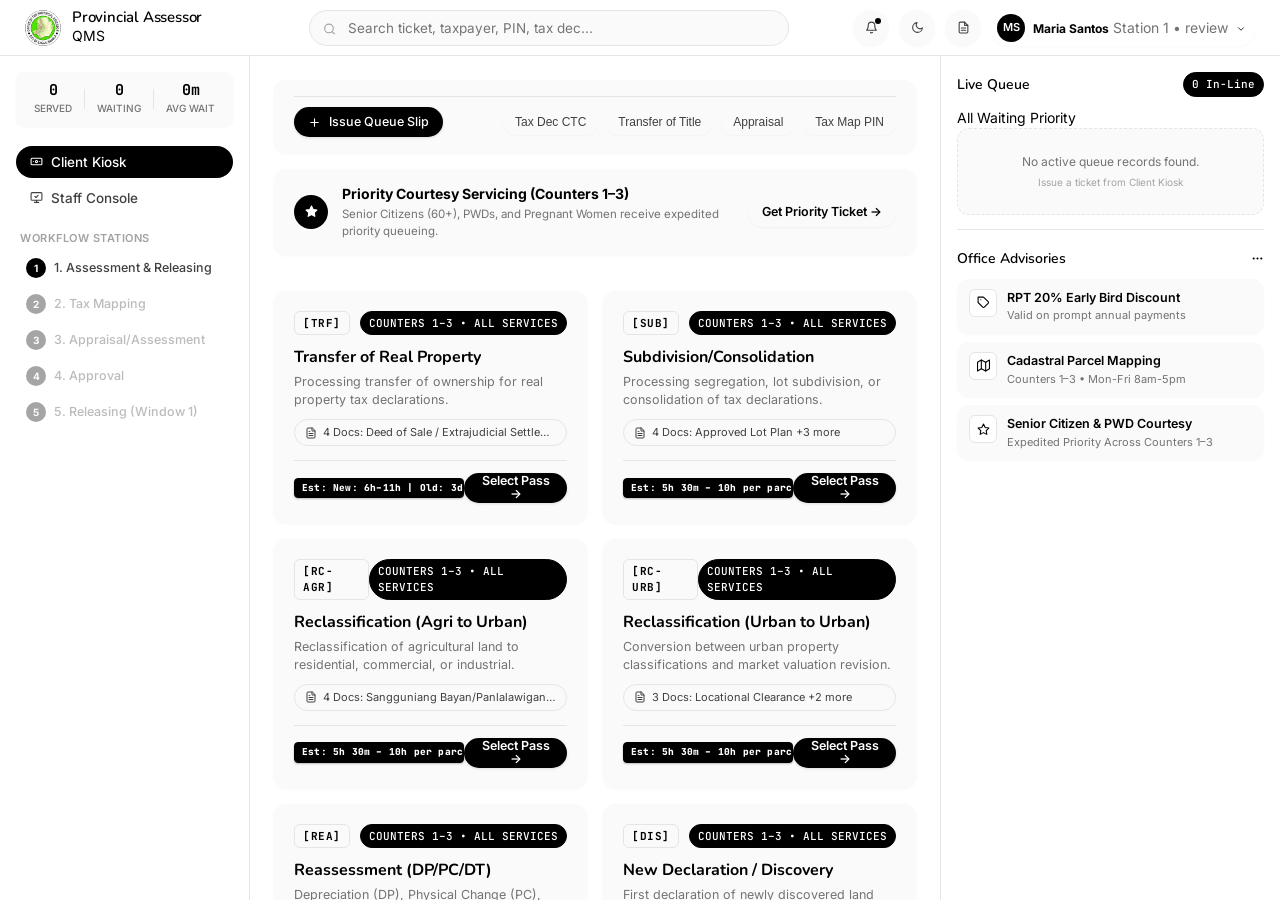
==== commit 2cadf7e7: "style: remove outside stroke lines from all buttons across web UI" ====
--- a/index.html
+++ b/index.html
@@ -328,7 +328,7 @@
               <div style="font-family: var(--font-display); font-weight: 600; font-size: 12px; color: var(--colors-charcoal); text-transform: uppercase; letter-spacing: 0.5px; display: flex; justify-content: space-between; align-items: center;">
                 <span>Citizen Dockets in Workflow</span>
                 <div style="display: flex; align-items: center; gap: 8px;">
-                  <button id="display-open-overflow-btn" class="tv-overflow-header-btn" onclick="window.displayApp.openOverflowModal()" style="display: none; font-size: 10.5px; font-family: var(--font-mono); font-weight: 700; color: #ffffff; background: #000000; border: 1px solid #404040; border-radius: 9999px; padding: 2px 10px; cursor: pointer;">
+                  <button id="display-open-overflow-btn" class="tv-overflow-header-btn" onclick="window.displayApp.openOverflowModal()" style="display: none; font-size: 10.5px; font-family: var(--font-mono); font-weight: 700; color: #ffffff; background: #000000; border: none; border-radius: 9999px; padding: 2px 10px; cursor: pointer;">
                     +0 More in Queue ↗
                   </button>
                   <span id="display-active-client-count" style="font-size: 10.5px; color: #000000; font-family: var(--font-mono); background: #f0f0f0; border: 1px solid #d4d4d4; border-radius: 9999px; padding: 1px 8px; font-weight: 700;">0 ACTIVE DOCKETS</span>
@@ -1095,7 +1095,7 @@
         <svg class="icon-svg icon-svg-sm" viewBox="0 0 24 24"><path d="M15 3h4a2 2 0 0 1 2 2v14a2 2 0 0 1-2 2h-4"></path><polyline points="10 17 15 12 10 7"></polyline><line x1="15" y1="12" x2="3" y2="12"></line></svg>
         <span>Switch Account</span>
       </button>
-      <button class="btn btn-outline btn-sm" id="mobile-drawer-logout-btn" style="color: var(--color-danger, #000000); border-color: var(--colors-hairline-strong, #d4d4d4); font-size: 12px; font-weight: 700;" onclick="window.mainApp.closeMobileDrawers(); window.mainApp.handleLogout();">
+      <button class="btn btn-outline btn-sm" id="mobile-drawer-logout-btn" style="color: var(--color-danger, #000000); font-size: 12px; font-weight: 700;" onclick="window.mainApp.closeMobileDrawers(); window.mainApp.handleLogout();">
         <svg class="icon-svg icon-svg-sm" viewBox="0 0 24 24"><path d="M9 21H5a2 2 0 0 1-2-2V5a2 2 0 0 1 2-2h4"></path><polyline points="16 17 21 12 16 7"></polyline><line x1="21" y1="12" x2="9" y2="12"></line></svg>
         <span>Logout</span>
       </button>
--- a/styles.css
+++ b/styles.css
@@ -135,14 +135,14 @@
 }
 
 [data-theme="dark"] .icon-btn-round {
-  background-color: #13161f;
-  border-color: #222631;
+  background-color: #1e1e1e;
+  border: none !important;
   color: #f8fafc;
 }
 
 [data-theme="dark"] .icon-btn-round:hover {
-  background-color: #1a1e29;
-  border-color: #383c45;
+  background-color: #2a2a2a;
+  border: none !important;
   color: #ffffff;
 }
 
@@ -153,7 +153,7 @@
 [data-theme="dark"] .btn-primary {
   background-color: #ffffff;
   color: #000000;
-  border-color: #ffffff;
+  border: none !important;
 }
 
 [data-theme="dark"] .btn-primary .icon-svg {
@@ -162,13 +162,13 @@
 
 [data-theme="dark"] .btn-primary:hover {
   background-color: #e2e8f0;
-  border-color: #e2e8f0;
+  border: none !important;
 }
 
 [data-theme="dark"] .btn-outline {
-  background-color: transparent;
+  background-color: #222222;
   color: #f8fafc;
-  border-color: #333845;
+  border: none !important;
 }
 
 [data-theme="dark"] .btn-outline .icon-svg {
@@ -176,8 +176,8 @@
 }
 
 [data-theme="dark"] .btn-outline:hover {
-  background-color: #1a1e29;
-  border-color: #64748b;
+  background-color: #2c2c2c;
+  border: none !important;
 }
 
 [data-theme="dark"] .tag-badge.primary {
@@ -194,7 +194,7 @@
 [data-theme="dark"] .nav-item-btn.active {
   background-color: #ffffff;
   color: #000000;
-  border-color: #ffffff;
+  border: none !important;
 }
 
 [data-theme="dark"] .nav-item-btn.active .icon-svg {
@@ -254,15 +254,15 @@
 }
 
 [data-theme="dark"] .prompt-chip-btn {
-  background-color: #13161f;
-  border-color: #222631;
+  background-color: #1e1e1e;
+  border: none !important;
   color: #cbd5e1;
 }
 
 [data-theme="dark"] .prompt-chip-btn:hover {
-  background-color: #1a1e29;
-  color: #ffffff;
-  border-color: #333845;
+  background-color: #2a2a2a;
+  color: #ffffff;
+  border: none !important;
 }
 
 [data-theme="dark"] .prompt-chip-btn .icon-svg {
@@ -460,8 +460,8 @@
 }
 
 [data-theme="dark"] .user-profile-chip {
-  background-color: #13161f;
-  border-color: #222631;
+  background-color: #1a1a1a;
+  border: none !important;
 }
 
 [data-theme="dark"] .queue-tab-item {
@@ -470,7 +470,7 @@
 
 [data-theme="dark"] .queue-tab-item.active {
   color: #ffffff;
-  border-color: #ffffff;
+  border: none !important;
 }
 
 [data-theme="dark"] .queue-stream-item {
@@ -1177,7 +1177,7 @@
   padding: 8px 14px;
   border-radius: var(--rounded-full);
   background: transparent;
-  border: 1px solid transparent;
+  border: none !important;
   font-family: var(--font-main);
   font-size: 13.5px;
   font-weight: 500;
@@ -1195,7 +1195,7 @@
 .nav-item-btn.active {
   background-color: var(--colors-ink);
   color: var(--colors-on-dark);
-  border-color: var(--colors-ink);
+  border: none !important;
 }
 
 .nav-item-content {
@@ -1338,7 +1338,7 @@
   align-items: center;
   gap: 6px;
   background: var(--colors-surface-soft);
-  border: 1px solid var(--colors-hairline);
+  border: none !important;
   font-size: 12px;
   font-weight: 500;
   color: var(--colors-charcoal);
@@ -1346,17 +1346,46 @@
   padding: 6px 12px;
   border-radius: var(--rounded-full);
   transition: all 0.15s ease;
+  box-shadow: 0 1px 2px rgba(0, 0, 0, 0.03);
 }
 
 .prompt-chip-btn:hover {
-  background-color: #f0f0f0;
-  border-color: var(--colors-hairline-strong);
+  background-color: #e5e5e5;
+  border: none !important;
   color: var(--colors-ink);
 }
 
 /* ==========================================================================
    BUTTONS (Ollama Button Component System)
    ========================================================================== */
+/* Universal Button Reset - No Outside Stroke Lines */
+button,
+.btn,
+.btn-primary,
+.btn-outline,
+.btn-accent,
+.btn-pill,
+.btn-pill-on-dark,
+.prompt-chip-btn,
+.mobile-station-chip,
+.mobile-android-fab,
+.tv-overflow-header-btn,
+.console-endorse-main-btn,
+.console-quick-endorse-btn,
+.console-route-btn,
+.mobile-nav-btn,
+.mobile-drawer-close-btn,
+.user-profile-chip {
+  border: none !important;
+  outline: none;
+}
+
+button:focus-visible,
+.btn:focus-visible {
+  outline: 2px solid var(--colors-ink, #000000) !important;
+  outline-offset: 2px;
+}
+
 .btn {
   display: inline-flex;
   align-items: center;
@@ -1370,7 +1399,7 @@
   font-weight: 500;
   cursor: pointer;
   transition: all 0.12s ease;
-  border: 1px solid transparent;
+  border: none !important;
   text-decoration: none;
   line-height: 1;
 }
@@ -1379,30 +1408,38 @@
 .btn-primary {
   background-color: var(--colors-primary);
   color: #ffffff;
-  border-color: var(--colors-primary);
+  border: none !important;
+  box-shadow: 0 1px 3px rgba(0, 0, 0, 0.12);
+}
+
+.btn-primary:hover {
+  background-color: #262626;
+  border: none !important;
 }
 
 .btn-primary:active {
   background-color: var(--colors-ink-deep);
-  border-color: var(--colors-ink-deep);
+  border: none !important;
 }
 
 .btn-accent {
   background-color: var(--colors-surface-dark);
   color: #ffffff;
-  border-color: var(--colors-surface-dark);
-}
-
-/* button-secondary / outline: white pill with hairline */
+  border: none !important;
+}
+
+/* button-secondary / outline: tonal soft pill with no stroke line */
 .btn-outline {
-  background-color: var(--colors-canvas);
-  border-color: var(--colors-hairline-strong);
-  color: var(--colors-ink);
+  background-color: var(--colors-surface-soft, #f0f0f0);
+  border: none !important;
+  color: var(--colors-ink, #000000);
+  box-shadow: 0 1px 2px rgba(0, 0, 0, 0.04);
 }
 
 .btn-outline:hover {
-  background-color: var(--colors-surface-soft);
-  border-color: var(--colors-ink);
+  background-color: #e5e5e5;
+  border: none !important;
+  color: var(--colors-ink, #000000);
 }
 
 .btn-sm {
@@ -1419,7 +1456,7 @@
 .btn-pill-on-dark {
   background-color: #ffffff;
   color: var(--colors-ink);
-  border: none;
+  border: none !important;
   border-radius: var(--rounded-full);
 }
 
@@ -2215,12 +2252,13 @@
 }
 
 .tv-overflow-header-btn {
+  border: none !important;
   transition: all 0.15s ease;
 }
 
 .tv-overflow-header-btn:hover {
   background: #262626 !important;
-  border-color: #ffffff !important;
+  border: none !important;
 }
 
 .tv-overflow-item-card {
@@ -2453,7 +2491,7 @@
 
 .console-endorse-main-btn:hover {
   background: #262626;
-  border-color: #262626;
+  border: none !important;
 }
 
 .console-counter-queue-list {
@@ -2562,14 +2600,15 @@
   white-space: nowrap;
   background: #000000;
   color: #ffffff;
-  border: 1px solid #000000;
+  border: none !important;
+  box-shadow: 0 1px 2px rgba(0, 0, 0, 0.08);
   cursor: pointer;
   transition: all 0.15s ease;
 }
 
 .console-quick-endorse-btn:hover {
   background: #262626;
-  border-color: #262626;
+  border: none !important;
 }
 
 @media (max-width: 768px) {
@@ -4106,15 +4145,16 @@
   gap: 8px;
   padding: 4px 10px 4px 6px;
   background: var(--color-surface);
-  border: 1px solid var(--color-border-subtle);
+  border: none !important;
   border-radius: 9999px;
+  box-shadow: 0 1px 2px rgba(0, 0, 0, 0.03);
   transition: all 0.2s ease;
   user-select: none;
 }
 
 .user-profile-chip:hover {
   background: var(--color-surface-subtle);
-  border-color: var(--color-primary);
+  border: none !important;
   box-shadow: none;
 }
 
@@ -4146,12 +4186,12 @@
 
 [data-theme="dark"] .user-profile-chip {
   background: #171717;
-  border-color: #262626;
+  border: none !important;
 }
 
 [data-theme="dark"] .user-profile-chip:hover {
   background: #262626;
-  border-color: #ffffff;
+  border: none !important;
 }
 
 [data-theme="dark"] .auth-account-card {
@@ -4395,7 +4435,7 @@
   border-radius: 25px;
   background: #000000;
   color: #ffffff;
-  border: 1px solid #000000;
+  border: none !important;
   box-shadow: 0 4px 16px rgba(0, 0, 0, 0.28), 0 1px 3px rgba(0, 0, 0, 0.12);
   cursor: pointer;
   align-items: center;
@@ -4421,7 +4461,7 @@
 [data-theme="dark"] .mobile-android-fab {
   background: #ffffff;
   color: #000000;
-  border-color: #ffffff;
+  border: none !important;
   box-shadow: 0 4px 16px rgba(0, 0, 0, 0.6);
 }
 
@@ -4718,8 +4758,9 @@
     display: inline-flex;
     align-items: center;
     gap: 6px;
-    background: var(--colors-surface-soft, #fafafa);
-    border: 1px solid var(--colors-hairline-strong, #d4d4d4);
+    background: var(--colors-surface-soft, #f0f0f0);
+    border: none !important;
+    box-shadow: 0 1px 2px rgba(0, 0, 0, 0.04);
     color: var(--colors-ink, #000000);
     padding: 8px 14px;
     border-radius: 9999px;
@@ -4733,7 +4774,7 @@
   .mobile-station-chip.active {
     background: #000000;
     color: #ffffff;
-    border-color: #000000;
+    border: none !important;
   }
 
   .mobile-station-chip .chip-num {
@@ -4754,15 +4795,15 @@
   }
 
   [data-theme="dark"] .mobile-station-chip {
-    background: #171717;
-    border-color: #333333;
+    background: #222222;
+    border: none !important;
     color: #ffffff;
   }
 
   [data-theme="dark"] .mobile-station-chip.active {
     background: #ffffff;
     color: #000000;
-    border-color: #ffffff;
+    border: none !important;
   }
 
   [data-theme="dark"] .mobile-station-chip .chip-num {
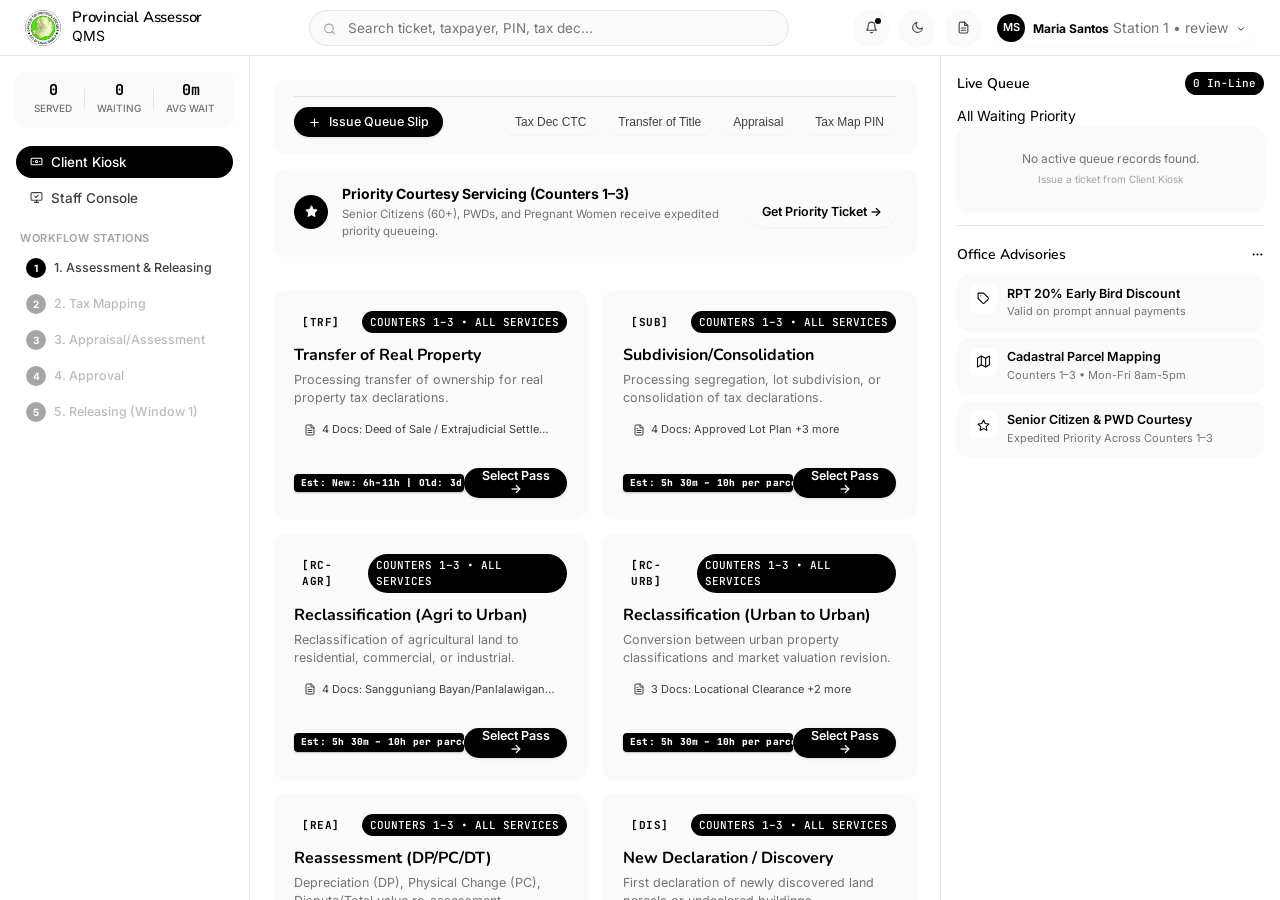
==== commit 881cb305: "style: remove all remaining outside stroke lines across all webpages, tv signage, tracker, and dynam" ====
--- a/index.html
+++ b/index.html
@@ -331,7 +331,7 @@
                   <button id="display-open-overflow-btn" class="tv-overflow-header-btn" onclick="window.displayApp.openOverflowModal()" style="display: none; font-size: 10.5px; font-family: var(--font-mono); font-weight: 700; color: #ffffff; background: #000000; border: none; border-radius: 9999px; padding: 2px 10px; cursor: pointer;">
                     +0 More in Queue ↗
                   </button>
-                  <span id="display-active-client-count" style="font-size: 10.5px; color: #000000; font-family: var(--font-mono); background: #f0f0f0; border: 1px solid #d4d4d4; border-radius: 9999px; padding: 1px 8px; font-weight: 700;">0 ACTIVE DOCKETS</span>
+                  <span id="display-active-client-count" style="font-size: 10.5px; color: #000000; font-family: var(--font-mono); background: #f0f0f0; border: none; border-radius: 9999px; padding: 1px 8px; font-weight: 700;">0 ACTIVE DOCKETS</span>
                 </div>
               </div>
               <div id="display-counters-grid" class="tv-right-matrix" style="flex: 1;">
@@ -669,18 +669,18 @@
             </select>
           </div>
 
-          <div id="kiosk-modal-requirements" style="background: var(--colors-surface-soft, #fafafa); border: 1px solid var(--colors-hairline, #e5e5e5); border-radius: 8px; padding: 10px 12px; margin-bottom: 12px; font-size: 11.5px; line-height: 1.5;"></div>
+          <div id="kiosk-modal-requirements" style="background: var(--colors-surface-soft, #fafafa); border: none; border-radius: 8px; padding: 10px 12px; margin-bottom: 12px; font-size: 11.5px; line-height: 1.5;"></div>
 
           <div class="form-group">
             <label class="form-label">Initial Processing Section:</label>
-            <div id="kiosk-assigned-counter-display" style="font-size: 12.5px; font-weight: 600; color: var(--colors-ink); background: var(--colors-surface-soft, #fafafa); border: 1px solid var(--colors-hairline, #e5e5e5); border-radius: var(--rounded-full, 9999px); padding: 7px 14px;">
+            <div id="kiosk-assigned-counter-display" style="font-size: 12.5px; font-weight: 600; color: var(--colors-ink); background: var(--colors-surface-soft, #fafafa); border: none; border-radius: var(--rounded-full, 9999px); padding: 7px 14px;">
               Window 1 • Document Review & Receiving
             </div>
           </div>
 
           <div class="form-group">
             <label class="form-label">Queue Pass No.:</label>
-            <div id="kiosk-ticket-no-display" style="font-family: var(--font-mono, monospace); font-size: 26px; font-weight: 800; color: var(--colors-ink, #000000); background: var(--colors-surface-soft, #fafafa); border: 1px solid var(--colors-hairline, #e5e5e5); border-radius: var(--rounded-full, 9999px); padding: 6px 14px; text-align: center; letter-spacing: 1px;">
+            <div id="kiosk-ticket-no-display" style="font-family: var(--font-mono, monospace); font-size: 26px; font-weight: 800; color: var(--colors-ink, #000000); background: var(--colors-surface-soft, #fafafa); border: none; border-radius: var(--rounded-full, 9999px); padding: 6px 14px; text-align: center; letter-spacing: 1px;">
               1
             </div>
           </div>
@@ -754,7 +754,7 @@
        MODAL 3: MOBILE TRACKER SIMULATOR
        ========================================================================= -->
   <div id="mobile-tracker-modal" class="modal-backdrop">
-    <div class="modal-box" style="max-width: 360px; border-radius: 24px; overflow: hidden; border: 4px solid #000000;">
+    <div class="modal-box" style="max-width: 360px; border-radius: 24px; overflow: hidden; border: none; box-shadow: 0 12px 36px rgba(0, 0, 0, 0.25);">
       <div style="background: #000000; color: #fff; padding: 12px 18px; display: flex; justify-content: space-between; align-items: center; font-size: 12px; font-family: var(--font-mono);">
         <span>5G Assessor Portal</span>
         <button onclick="window.kioskApp.closeMobileTracker()" style="background:none; border:none; color:#fff; font-size:16px; cursor:pointer;">&times;</button>
@@ -849,7 +849,7 @@
     <div class="modal-box" style="max-width: 620px; border-radius: var(--radius-card); max-height: 90vh; display: flex; flex-direction: column;">
       <div class="modal-header" style="background: #000000; color: #ffffff; padding: 18px 24px; border-bottom: 1px solid #262626; border-radius: var(--radius-card) var(--radius-card) 0 0;">
         <div style="display: flex; align-items: center; gap: 12px;">
-          <div style="width: 36px; height: 36px; border-radius: 50%; background: #171717; border: 1px solid #333333; display: flex; align-items: center; justify-content: center; color: #ffffff;">
+          <div style="width: 36px; height: 36px; border-radius: 50%; background: #171717; border: none; display: flex; align-items: center; justify-content: center; color: #ffffff;">
             <svg class="icon-svg icon-svg-sm" viewBox="0 0 24 24"><path d="M19 21v-2a4 4 0 0 0-4-4H9a4 4 0 0 0-4 4v2"></path><circle cx="12" cy="7" r="4"></circle></svg>
           </div>
           <div>
@@ -926,7 +926,7 @@
     <div class="modal-box" style="max-width: 640px; border-radius: var(--rounded-lg, 12px); max-height: 88vh; display: flex; flex-direction: column;">
       <div class="modal-header" style="background: #000000; color: #ffffff; padding: 16px 20px; border-bottom: 1px solid #262626; border-radius: var(--rounded-lg, 12px) var(--rounded-lg, 12px) 0 0; display: flex; justify-content: space-between; align-items: center;">
         <div style="display: flex; align-items: center; gap: 10px;">
-          <div style="width: 32px; height: 32px; border-radius: 50%; background: #171717; border: 1px solid #333; display: flex; align-items: center; justify-content: center;">
+          <div style="width: 32px; height: 32px; border-radius: 50%; background: #171717; border: none; display: flex; align-items: center; justify-content: center;">
             <svg class="icon-svg icon-svg-sm" viewBox="0 0 24 24" style="stroke: #ffffff;"><path d="M17 21v-2a4 4 0 0 0-4-4H5a4 4 0 0 0-4 4v2"></path><circle cx="9" cy="7" r="4"></circle><path d="M23 21v-2a4 4 0 0 0-3-3.87"></path><path d="M16 3.13a4 4 0 0 1 0 7.75"></path></svg>
           </div>
           <div>
@@ -977,7 +977,7 @@
     <div class="modal-box" style="max-width: 800px; border-radius: var(--rounded-lg, 12px); max-height: 88vh; display: flex; flex-direction: column;">
       <div class="modal-header" style="background: #000000; color: #ffffff; padding: 16px 20px; border-bottom: 1px solid #262626; border-radius: var(--rounded-lg, 12px) var(--rounded-lg, 12px) 0 0; display: flex; justify-content: space-between; align-items: center;">
         <div style="display: flex; align-items: center; gap: 10px;">
-          <div style="width: 32px; height: 32px; border-radius: 50%; background: #171717; border: 1px solid #333; display: flex; align-items: center; justify-content: center;">
+          <div style="width: 32px; height: 32px; border-radius: 50%; background: #171717; border: none; display: flex; align-items: center; justify-content: center;">
             <svg class="icon-svg icon-svg-sm" viewBox="0 0 24 24" style="stroke: #ffffff;"><path d="M14 2H6a2 2 0 0 0-2 2v16a2 2 0 0 0 2 2h12a2 2 0 0 0 2-2V8z"></path><polyline points="14 2 14 8 20 8"></polyline><line x1="16" y1="13" x2="8" y2="13"></line><line x1="16" y1="17" x2="8" y2="17"></line></svg>
           </div>
           <div>
--- a/styles.css
+++ b/styles.css
@@ -188,7 +188,7 @@
 [data-theme="dark"] .tag-badge.accent {
   background-color: #ffffff;
   color: #000000;
-  border: 1px solid #ffffff;
+  border: none;
 }
 
 [data-theme="dark"] .nav-item-btn.active {
@@ -240,13 +240,13 @@
 
 [data-theme="dark"] .sidebar-stats-strip {
   background: #141414;
-  border-color: #262626;
+  border: none !important;
 }
 
 [data-theme="dark"] .service-icon-box {
   background-color: #1a1e29;
   color: #f8fafc;
-  border: 1px solid #282e3d;
+  border: none !important;
 }
 
 [data-theme="dark"] .service-icon-box .icon-svg {
@@ -581,7 +581,7 @@
 [data-theme="dark"] kbd {
   background-color: #222631 !important;
   color: #f8fafc !important;
-  border: 1px solid #333845 !important;
+  border: none !important;
 }
 
 /* ==========================================================================
@@ -1211,7 +1211,7 @@
   border-radius: var(--rounded-full);
   background-color: var(--colors-surface-soft);
   color: var(--colors-ink);
-  border: 1px solid var(--colors-hairline);
+  border: none;
 }
 
 .nav-item-btn.active .nav-item-badge {
@@ -1573,7 +1573,7 @@
   padding: 3px 8px;
   border-radius: var(--rounded-sm);
   background: var(--colors-surface-soft);
-  border: 1px solid var(--colors-hairline);
+  border: none !important;
   color: var(--colors-ink);
   letter-spacing: 0.5px;
 }
@@ -1583,7 +1583,7 @@
   height: 36px;
   border-radius: var(--rounded-sm);
   background-color: var(--colors-surface-soft);
-  border: 1px solid var(--colors-hairline);
+  border: none !important;
   display: flex;
   align-items: center;
   justify-content: center;
@@ -1597,19 +1597,19 @@
   padding: 3px 8px;
   border-radius: var(--rounded-full);
   background-color: var(--colors-surface-soft);
-  border: 1px solid var(--colors-hairline);
+  border: none !important;
   color: var(--colors-charcoal);
 }
 
 .tag-badge.primary {
   background-color: var(--colors-ink);
-  border-color: var(--colors-ink);
+  border: none !important;
   color: #ffffff;
 }
 
 .tag-badge.accent {
   background-color: var(--colors-surface-dark);
-  border-color: var(--colors-surface-dark);
+  border: none !important;
   color: #ffffff;
 }
 
@@ -1636,7 +1636,7 @@
   font-size: 11px;
   color: var(--colors-charcoal);
   background: var(--colors-surface-soft);
-  border: 1px solid var(--colors-hairline);
+  border: none !important;
   padding: 4px 10px;
   border-radius: var(--rounded-full);
   margin-bottom: 14px;
@@ -1661,7 +1661,7 @@
   justify-content: space-between;
   align-items: center;
   padding-top: 12px;
-  border-top: 1px solid var(--colors-hairline);
+  border-top: none;
   margin-top: auto;
 }
 
@@ -1682,7 +1682,7 @@
   font-size: 11.5px;
   color: var(--colors-charcoal);
   margin-bottom: 16px;
-  border: 1px solid var(--colors-hairline);
+  border: none !important;
 }
 
 .service-card-checklist strong {
@@ -1773,7 +1773,7 @@
   align-items: center;
   padding: 8px 14px;
   background: #090909;
-  border-bottom: 1px solid #262626;
+  border-bottom: none;
   font-size: 11px;
 }
 
@@ -1782,7 +1782,7 @@
   align-items: center;
   gap: 5px;
   background: #000000;
-  border: 1px solid #333333;
+  border: none;
   color: #ffffff;
   font-family: var(--font-mono);
   font-size: 9.5px;
@@ -1902,7 +1902,7 @@
   display: inline-flex;
   align-items: center;
   gap: 6px;
-  border: 1px solid #333333;
+  border: none;
   animation: tvMovedPillPop 0.3s cubic-bezier(0.16, 1, 0.3, 1);
   z-index: 5;
 }
@@ -1967,7 +1967,7 @@
   display: inline-flex;
   align-items: center;
   gap: 6px;
-  border: 1px solid #333333;
+  border: none;
   animation: tvMovedPillPop 0.3s cubic-bezier(0.16, 1, 0.3, 1);
   z-index: 5;
 }
@@ -2057,7 +2057,7 @@
   font-weight: 800;
   color: var(--colors-ink, #000000);
   background: var(--colors-surface-soft, #fafafa);
-  border: 1px solid var(--colors-hairline, #e2e8f0);
+  border: none !important;
   padding: 5px 12px;
   border-radius: 8px;
   white-space: nowrap;
@@ -2210,7 +2210,7 @@
   font-weight: 800;
   background: #000000 !important;
   color: #ffffff !important;
-  border: 1px solid #000000 !important;
+  border: none !important;
   padding: 2px 7px;
   border-radius: 4px;
   white-space: nowrap;
@@ -2225,8 +2225,8 @@
 body.theme-dark .tv-docket-est-pill {
   background: #000000 !important;
   color: #ffffff !important;
-  border: 1px solid #ffffff !important;
-  box-shadow: 0 0 0 1px #ffffff, 0 2px 4px rgba(0, 0, 0, 0.6);
+  border: none !important;
+  box-shadow: 0 2px 4px rgba(0, 0, 0, 0.6);
 }
 
 /* ==========================================================================
@@ -2234,7 +2234,8 @@
    ========================================================================== */
 .tv-docket-overflow-banner {
   background: var(--colors-surface-soft, #fafafa);
-  border: 1px dashed var(--colors-hairline-strong, #d4d4d4);
+  border: none;
+  box-shadow: 0 1px 3px rgba(0, 0, 0, 0.04);
   border-radius: var(--rounded-lg, 12px);
   padding: 10px 14px;
   cursor: pointer;
@@ -2303,11 +2304,11 @@
   min-width: 0;
 }
 .tv-client-sec-taxpayer {
-  border-right: 1px solid var(--colors-hairline, #e2e8f0);
+  border-right: none;
   padding-right: 16px;
 }
 .tv-client-sec-station {
-  border-right: 1px solid var(--colors-hairline, #e2e8f0);
+  border-right: none;
   padding-right: 16px;
   gap: 8px;
 }
@@ -2364,7 +2365,8 @@
   padding: 44px 20px;
   text-align: center;
   background: var(--colors-canvas, #ffffff);
-  border: 1px dashed var(--colors-hairline, #e5e5e5);
+  border: none;
+  box-shadow: 0 1px 3px rgba(0, 0, 0, 0.04);
   border-radius: var(--rounded-lg, 12px);
   gap: 8px;
 }
@@ -2449,12 +2451,12 @@
 }
 
 .console-3sec-col-citizen {
-  border-right: 1px solid var(--colors-hairline, #e5e5e5);
+  border-right: none;
   padding-right: 14px;
 }
 
 .console-3sec-col-stage {
-  border-right: 1px solid var(--colors-hairline, #e5e5e5);
+  border-right: none;
   padding-right: 14px;
   gap: 6px;
 }
@@ -2678,7 +2680,8 @@
   flex-direction: column;
   justify-content: space-between;
   gap: 14px;
-  border: 1px solid #333333;
+  border: none !important;
+  box-shadow: 0 4px 20px rgba(0, 0, 0, 0.22);
   position: relative;
   overflow: hidden;
 }
@@ -2696,7 +2699,7 @@
   align-items: center;
   gap: 6px;
   background: rgba(255, 255, 255, 0.12);
-  border: 1px solid rgba(255, 255, 255, 0.25);
+  border: none !important;
   color: #ffffff;
   font-family: var(--font-mono);
   font-weight: 800;
@@ -2710,7 +2713,7 @@
   background: #000000;
   padding: 6px 14px;
   border-radius: var(--rounded-md, 10px);
-  border: 1px solid #333333;
+  border: none !important;
   text-align: right;
   display: flex;
   flex-direction: column;
@@ -2793,7 +2796,7 @@
   color: var(--colors-on-dark-mute);
   font-family: var(--font-mono);
   padding-top: 10px;
-  border-top: 1px solid rgba(255, 255, 255, 0.12);
+  border-top: none;
   width: 100%;
   display: flex;
   align-items: center;
@@ -2900,7 +2903,7 @@
   font-size: 11px;
   color: var(--colors-body);
   padding-top: 8px;
-  border-top: 1px solid var(--colors-hairline);
+  border-top: none;
   margin-top: 8px;
 }
 
@@ -2918,25 +2921,25 @@
 .tv-duration-pill.serving {
   background: var(--colors-ink, #000000);
   color: #ffffff;
-  border: 1px solid #000000;
+  border: none;
 }
 
 .tv-duration-pill.calling {
   background: #ffffff;
   color: var(--colors-ink, #000000);
-  border: 1px solid var(--colors-ink, #000000);
+  border: none;
 }
 
 .tv-duration-pill.available {
   background: var(--colors-surface-soft, #fafafa);
   color: var(--colors-body, #737373);
-  border: 1px solid var(--colors-hairline, #e5e5e5);
+  border: none;
 }
 
 .tv-duration-pill.break {
   background: var(--colors-surface-soft, #fafafa);
   color: var(--colors-mute, #a3a3a3);
-  border: 1px solid var(--colors-hairline, #e5e5e5);
+  border: none;
 }
 
 /* Status Badges */
@@ -2962,25 +2965,25 @@
 .badge-status.available {
   background-color: var(--colors-surface-soft);
   color: var(--colors-charcoal);
-  border: 1px solid var(--colors-hairline);
+  border: none;
 }
 
 .badge-status.waiting {
   background-color: var(--colors-surface-soft);
   color: var(--colors-charcoal);
-  border: 1px solid var(--colors-hairline);
+  border: none;
 }
 
 .badge-status.completed {
   background-color: var(--colors-surface-soft);
   color: var(--colors-ink);
-  border: 1px solid var(--colors-hairline-strong);
+  border: none;
 }
 
 .badge-status.break {
   background-color: var(--colors-surface-soft);
   color: var(--colors-mute);
-  border: 1px solid var(--colors-hairline);
+  border: none;
 }
 
 /* ==========================================================================
@@ -3098,13 +3101,13 @@
 
 .tv-recent-badge.forwarded {
   background: var(--colors-surface-soft, #f0f0f0);
-  border: 1px solid var(--colors-hairline-strong, #d4d4d4);
+  border: none;
   color: var(--colors-ink, #000000);
 }
 
 [data-theme="dark"] .tv-recent-badge.forwarded {
   background: #262626;
-  border-color: #404040;
+  border: none;
   color: #ffffff;
 }
 
@@ -3119,37 +3122,39 @@
 }
 
 .tv-recent-badge.noshow {
-  background: transparent;
-  border: 1px dashed var(--colors-hairline-strong, #a3a3a3);
+  background: var(--colors-surface-soft, #f0f0f0);
+  border: none;
   color: var(--colors-body, #737373);
 }
 
 [data-theme="dark"] .tv-recent-badge.noshow {
-  border-color: #525252;
+  background: #262626;
+  border: none;
   color: #a3a3a3;
 }
 
 .tv-recent-badge.transferred {
-  background: transparent;
-  border: 1px solid var(--colors-hairline-strong, #737373);
+  background: var(--colors-surface-soft, #f0f0f0);
+  border: none;
   color: var(--colors-ink, #000000);
 }
 
 [data-theme="dark"] .tv-recent-badge.transferred {
-  color: #ffffff;
-  border-color: #525252;
+  background: #262626;
+  color: #ffffff;
+  border: none;
 }
 
 .tv-recent-badge.default {
   background: var(--colors-surface-soft, #f0f0f0);
   color: var(--colors-ink, #000000);
-  border: 1px solid var(--colors-hairline, #e5e5e5);
+  border: none;
 }
 
 [data-theme="dark"] .tv-recent-badge.default {
   background: #262626;
   color: #ffffff;
-  border-color: #404040;
+  border: none;
 }
 
 .tv-recent-pass {
@@ -3199,7 +3204,7 @@
   font-weight: 700;
   color: var(--colors-charcoal, #525252);
   background: var(--colors-canvas, #ffffff);
-  border: 1px solid var(--colors-hairline, #e5e5e5);
+  border: none !important;
   border-radius: 5px;
   padding: 2px 7px;
   white-space: nowrap;
@@ -3210,7 +3215,7 @@
 
 [data-theme="dark"] .tv-recent-station-pill {
   background: #1a1a1a;
-  border-color: #262626;
+  border: none !important;
   color: #e5e5e5;
 }
 
@@ -3255,13 +3260,14 @@
   font-size: 11px;
   font-family: var(--font-mono, monospace);
   background: var(--colors-surface-soft, #fafafa);
-  border: 1px dashed var(--colors-hairline, #e5e5e5);
+  border: none;
+  box-shadow: 0 1px 3px rgba(0, 0, 0, 0.04);
   border-radius: var(--rounded-md, 8px);
 }
 
 [data-theme="dark"] .tv-recent-empty {
   background: #141414;
-  border-color: #262626;
+  border: none;
   color: #a3a3a3;
 }
 
@@ -3345,7 +3351,7 @@
   color: var(--colors-charcoal);
   padding: 5px 12px;
   background: var(--colors-surface-soft);
-  border: 1px solid var(--colors-hairline);
+  border: none !important;
   border-radius: var(--rounded-full);
 }
 
@@ -3358,7 +3364,7 @@
 
 [data-theme="dark"] .console-officer-pill {
   background: #1a1a1a;
-  border-color: #262626;
+  border: none !important;
   color: #e5e5e5;
 }
 
@@ -3371,7 +3377,7 @@
   justify-content: space-between;
   align-items: center;
   padding-bottom: 14px;
-  border-bottom: 1px solid var(--colors-hairline);
+  border-bottom: none;
   margin-bottom: 14px;
 }
 
@@ -3547,7 +3553,7 @@
 .toast {
   background-color: var(--colors-surface-dark);
   color: #ffffff;
-  border: 1px solid #333333;
+  border: none !important;
   border-radius: var(--rounded-full);
   padding: 8px 18px;
   font-size: 12.5px;
@@ -3555,7 +3561,7 @@
   display: flex;
   align-items: center;
   gap: 8px;
-  box-shadow: none;
+  box-shadow: 0 4px 14px rgba(0, 0, 0, 0.25);
   pointer-events: auto;
   animation: toastIn 0.2s ease-out;
 }
@@ -3685,7 +3691,7 @@
   height: 28px;
   border-radius: var(--rounded-sm);
   background-color: var(--colors-canvas);
-  border: 1px solid var(--colors-hairline);
+  border: none !important;
   display: flex;
   align-items: center;
   justify-content: center;
@@ -3740,7 +3746,7 @@
 
 .modal-header {
   padding: 16px 20px;
-  border-bottom: 1px solid var(--colors-hairline);
+  border-bottom: none;
   display: flex;
   justify-content: space-between;
   align-items: center;
@@ -3762,7 +3768,7 @@
 
 .modal-footer {
   padding: 14px 20px;
-  border-top: 1px solid var(--colors-hairline);
+  border-top: none;
   display: flex;
   justify-content: flex-end;
   gap: 10px;
@@ -3807,7 +3813,7 @@
 }
 
 .radio-card {
-  border: 1px solid var(--colors-hairline);
+  border: none !important;
   border-radius: var(--rounded-full);
   padding: 8px 12px;
   text-align: center;
@@ -3816,6 +3822,7 @@
   cursor: pointer;
   background-color: var(--colors-surface-soft);
   color: var(--colors-charcoal);
+  box-shadow: 0 1px 2px rgba(0, 0, 0, 0.04);
   transition: all 0.12s ease;
   display: flex;
   align-items: center;
@@ -3829,7 +3836,7 @@
 .radio-card.selected {
   background-color: var(--colors-ink);
   color: #ffffff;
-  border-color: var(--colors-ink);
+  border: none !important;
 }
 
 /* ==========================================================================
@@ -3891,7 +3898,7 @@
 .tv-duration-pill.available {
   background: var(--colors-surface-soft, #fafafa);
   color: var(--colors-mute, #a3a3a3);
-  border: 1px solid var(--colors-hairline, #e5e5e5);
+  border: none;
 }
 
 .tv-duration-pill.calling {
@@ -4010,7 +4017,7 @@
   font-size: 11.5px;
   color: #000000;
   background: #f0f0f0;
-  border: 1px solid #d4d4d4;
+  border: none !important;
   border-radius: 4px;
   padding: 0 5px;
   line-height: 1.4;
@@ -4034,7 +4041,7 @@
   border-radius: 9999px;
   background: #f0f0f0;
   color: #000000;
-  border: 1px solid #d4d4d4;
+  border: none !important;
   flex-shrink: 0;
 }
 
@@ -4077,7 +4084,7 @@
 [data-theme="dark"] .tv-queued-number {
   background: #171717;
   color: #ffffff;
-  border-color: #333333;
+  border: none !important;
 }
 
 [data-theme="dark"] .tv-queued-name {
@@ -4087,7 +4094,7 @@
 [data-theme="dark"] .tv-queued-status-pill {
   background: #171717;
   color: #ffffff;
-  border-color: #333333;
+  border: none !important;
 }
 
 [data-theme="dark"] .tv-queued-item-bottom {
@@ -4101,7 +4108,7 @@
 [data-theme="dark"] .tv-status-stage {
   background: #171717 !important;
   color: #ffffff !important;
-  border-color: #333333 !important;
+  border: none !important;
 }
 
 /* Dark Mode 1-Second Halo Transition */
@@ -4420,7 +4427,7 @@
   padding: 1px 5px;
   border-radius: 10px;
   font-family: var(--font-mono, monospace);
-  border: 1px solid #ffffff;
+  border: none;
 }
 
 /* 3. Android Floating Action Button (FAB) */
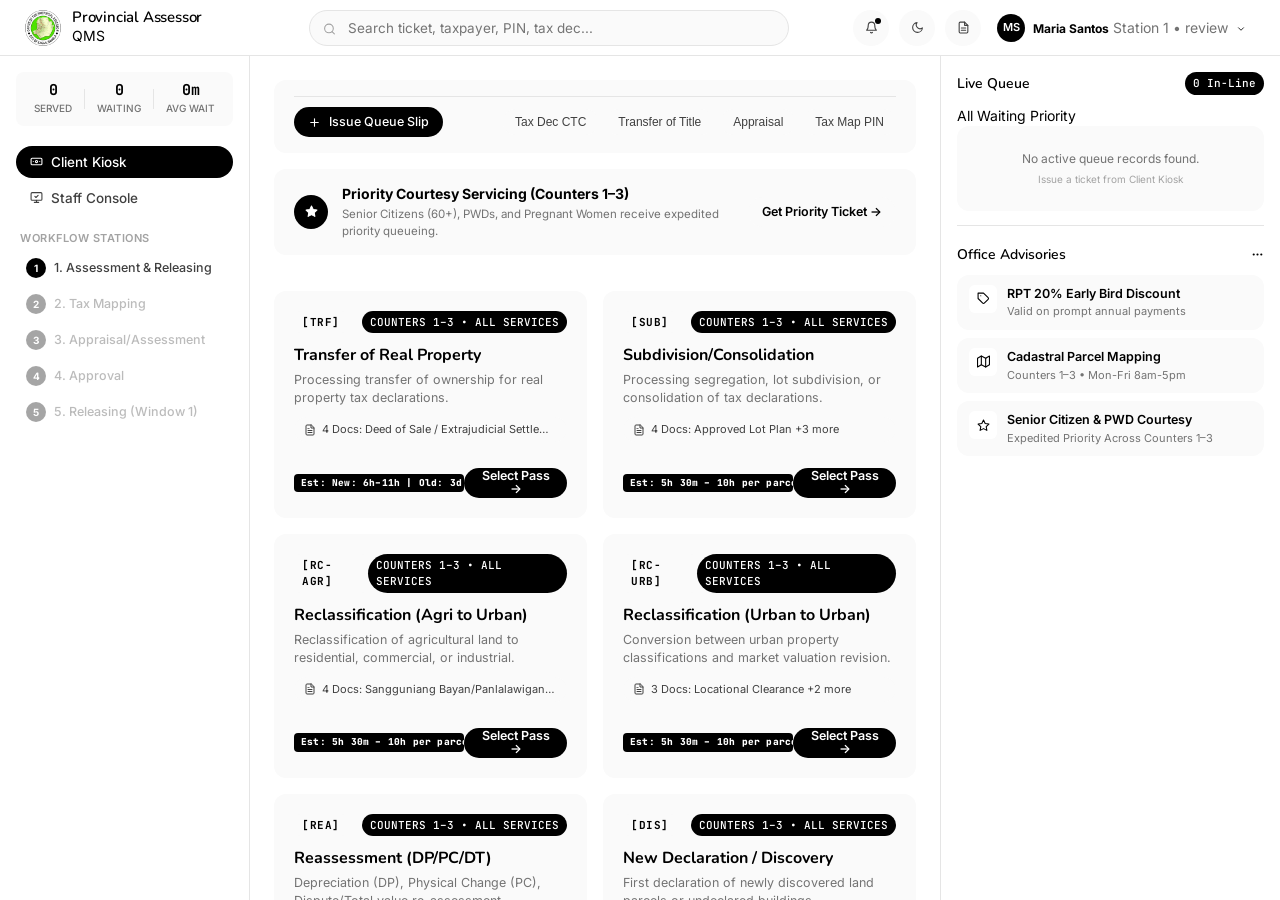
==== commit bb651f69: "feat: implement 1-3-2-4-recording-5 Transfer workflow and pure tonal design without shadows" ====
--- a/index.html
+++ b/index.html
@@ -342,10 +342,10 @@
           </div>
 
           <!-- Live Announcement & Advisory Marquee Ticker -->
-          <div class="tv-marquee-strip" style="background: var(--colors-surface-soft, #fafafa); border: none; border-radius: var(--rounded-lg); padding: 8px 16px; display: flex; align-items: center; gap: 12px; margin-top: 10px; box-shadow: 0 1px 3px rgba(0, 0, 0, 0.04);">
+          <div class="tv-marquee-strip" style="background: var(--colors-surface-soft, #fafafa); border: none; border-radius: var(--rounded-lg); padding: 8px 16px; display: flex; align-items: center; gap: 12px; margin-top: 10px;">
             <span class="tag-badge primary" style="font-size: 10px; font-weight: 600;">ADVISORY</span>
             <div style="overflow: hidden; white-space: nowrap; flex: 1; font-size: 12px; color: var(--colors-body);">
-              Provincial Assessor's Office • Multi-Station Real Property Tax Processing & Tracking • 1. Assessment Officer • 2. Tax Mapping • 3. Appraisal/Assessment • 4. Approval • 5. Releasing • Office Hours: Monday to Friday 8:00 AM – 5:00 PM.
+              Provincial Assessor's Office • Multi-Station Real Property Tax Processing & Tracking • 1. Intake • 3. Appraisal • 2. Tax Map • 4. Approval • Recording • 5. Releasing • Office Hours: Monday to Friday 8:00 AM – 5:00 PM.
             </div>
           </div>
 
@@ -360,11 +360,11 @@
           <div class="mobile-station-carousel no-print">
             <button class="mobile-station-chip active" data-station="1" onclick="window.mainApp.switchToCounter(1)">
               <span class="chip-num">1</span>
-              <span class="chip-label">1. Assessment & Release</span>
+              <span class="chip-label">1. Intake</span>
             </button>
             <button class="mobile-station-chip" data-station="2" onclick="window.mainApp.switchToCounter(2)">
               <span class="chip-num">2</span>
-              <span class="chip-label">2. Tax Mapping</span>
+              <span class="chip-label">2. Tax Map</span>
             </button>
             <button class="mobile-station-chip" data-station="3" onclick="window.mainApp.switchToCounter(3)">
               <span class="chip-num">3</span>
@@ -374,9 +374,13 @@
               <span class="chip-num">4</span>
               <span class="chip-label">4. Approval</span>
             </button>
-            <button class="mobile-station-chip" data-station="5" onclick="window.mainApp.switchToCounter(1, 'releasing')">
+            <button class="mobile-station-chip" data-station="5" onclick="window.mainApp.switchToCounter(5)">
+              <span class="chip-num">R</span>
+              <span class="chip-label">Recording</span>
+            </button>
+            <button class="mobile-station-chip" data-station="6" onclick="window.mainApp.switchToCounter(6)">
               <span class="chip-num">5</span>
-              <span class="chip-label">5. Releasing (Win 1)</span>
+              <span class="chip-label">5. Releasing</span>
             </button>
           </div>
 
@@ -385,14 +389,15 @@
             <div id="console-station-header-row" class="console-station-header-row">
               <div class="console-header-left">
                 <select id="console-counter-select" class="form-select console-counter-select" style="font-weight: 600;">
-                  <option value="1">Station 1: Assessment Officer (Intake & Releasing)</option>
-                  <option value="2">Station 2: Tax Mapping (Engr. Roberto Dela Cruz)</option>
-                  <option value="3">Station 3: Appraisal/Assessment (Arch. Elena Gomez)</option>
-                  <option value="4">Station 4: Approval (Atty. Francis Bautista)</option>
-                  <option value="5">Station 5: Releasing (Window 1 Desk)</option>
+                  <option value="1">Window 1: Assessment Officer (Intake & Screening)</option>
+                  <option value="2">Window 2: Tax Mapping & GIS (Engr. Roberto Dela Cruz)</option>
+                  <option value="3">Window 3: Appraisal & Assessment (Arch. Elena Gomez)</option>
+                  <option value="4">Window 4: Provincial Assessor Approval (Atty. Francis Bautista)</option>
+                  <option value="5">Recording Desk: System Encoding & Roll (Carla Reyes)</option>
+                  <option value="6">Window 5: Document Releasing (Mark Anthony Ramos)</option>
                 </select>
                 <span id="console-counter-status-badge" class="badge-status available">AVAILABLE</span>
-                <span id="console-counter-role-badge" class="tag-badge primary">Intake & Releasing</span>
+                <span id="console-counter-role-badge" class="tag-badge primary">Window 1 Intake</span>
               </div>
 
               <div class="console-header-actions">
@@ -754,7 +759,7 @@
        MODAL 3: MOBILE TRACKER SIMULATOR
        ========================================================================= -->
   <div id="mobile-tracker-modal" class="modal-backdrop">
-    <div class="modal-box" style="max-width: 360px; border-radius: 24px; overflow: hidden; border: none; box-shadow: 0 12px 36px rgba(0, 0, 0, 0.25);">
+    <div class="modal-box" style="max-width: 360px; border-radius: 24px; overflow: hidden; border: none; background: #ffffff;">
       <div style="background: #000000; color: #fff; padding: 12px 18px; display: flex; justify-content: space-between; align-items: center; font-size: 12px; font-family: var(--font-mono);">
         <span>5G Assessor Portal</span>
         <button onclick="window.kioskApp.closeMobileTracker()" style="background:none; border:none; color:#fff; font-size:16px; cursor:pointer;">&times;</button>
@@ -863,7 +868,7 @@
       <div class="modal-body" style="padding: 20px; overflow-y: auto; flex: 1;">
         
         <!-- Active User Badge -->
-        <div id="auth-active-user-banner" style="background: var(--color-surface-subtle); border: none; border-radius: var(--rounded-lg, 12px); padding: 12px 16px; margin-bottom: 16px; display: flex; justify-content: space-between; align-items: center; box-shadow: 0 1px 3px rgba(0, 0, 0, 0.04);">
+        <div id="auth-active-user-banner" style="background: var(--color-surface-subtle); border: none; border-radius: var(--rounded-lg, 12px); padding: 12px 16px; margin-bottom: 16px; display: flex; justify-content: space-between; align-items: center;">
           <div style="display: flex; align-items: center; gap: 10px;">
             <div class="avatar-round-sm" id="auth-current-avatar" style="background: var(--color-primary); color: #fff; font-weight: 700;">MS</div>
             <div>
@@ -878,7 +883,7 @@
         </div>
 
         <!-- Official Login Form -->
-        <div style="background: var(--color-surface-subtle); border: none; border-radius: var(--rounded-lg, 12px); padding: 16px; margin-bottom: 20px; box-shadow: 0 1px 3px rgba(0, 0, 0, 0.04);">
+        <div style="background: var(--color-surface-subtle); border: none; border-radius: var(--rounded-lg, 12px); padding: 16px; margin-bottom: 20px;">
           <div style="font-size: 13px; font-weight: 700; color: var(--color-text-main); margin-bottom: 12px; display: flex; align-items: center; gap: 6px;">
             <svg class="icon-svg icon-svg-sm" viewBox="0 0 24 24"><rect x="3" y="11" width="18" height="11" rx="2" ry="2"></rect><path d="M7 11V7a5 5 0 0 1 10 0v4"></path></svg>
             <span>Official Officer Account Login</span>
@@ -1074,7 +1079,7 @@
     </div>
 
     <!-- Quick Stats -->
-    <div style="display: grid; grid-template-columns: 1fr 1fr 1fr; gap: 8px; margin: 14px 0; padding: 10px; background: var(--colors-surface-soft, #fafafa); border-radius: 10px; border: none; box-shadow: 0 1px 3px rgba(0, 0, 0, 0.04); text-align: center;">
+    <div style="display: grid; grid-template-columns: 1fr 1fr 1fr; gap: 8px; margin: 14px 0; padding: 10px; background: var(--colors-surface-soft, #fafafa); border-radius: 10px; border: none; text-align: center;">
       <div>
         <div id="mobile-stat-served" style="font-size: 16px; font-weight: 800; color: var(--colors-ink, #000000);">0</div>
         <div style="font-size: 10px; color: var(--colors-body, #737373); text-transform: uppercase;">Served</div>
@@ -1109,23 +1114,27 @@
       <div class="mobile-drawer-stations-list">
         <div class="counter-chip-item" onclick="window.mainApp.switchToCounter(1); window.mainApp.closeMobileDrawers();">
           <span class="counter-dot-badge">1</span>
-          <span>1. Assessment Officer</span>
+          <span>Window 1: Intake & Review</span>
         </div>
         <div class="counter-chip-item" onclick="window.mainApp.switchToCounter(2); window.mainApp.closeMobileDrawers();">
           <span class="counter-dot-badge">2</span>
-          <span>2. Tax Mapping</span>
+          <span>Window 2: Tax Mapping</span>
         </div>
         <div class="counter-chip-item" onclick="window.mainApp.switchToCounter(3); window.mainApp.closeMobileDrawers();">
           <span class="counter-dot-badge">3</span>
-          <span>3. Appraisal/Assessment</span>
+          <span>Window 3: Appraisal</span>
         </div>
         <div class="counter-chip-item" onclick="window.mainApp.switchToCounter(4); window.mainApp.closeMobileDrawers();">
           <span class="counter-dot-badge">4</span>
-          <span>4. Approval</span>
+          <span>Window 4: Approval</span>
         </div>
         <div class="counter-chip-item" onclick="window.mainApp.switchToCounter(5); window.mainApp.closeMobileDrawers();">
           <span class="counter-dot-badge">5</span>
-          <span>5. Releasing</span>
+          <span>Recording Desk</span>
+        </div>
+        <div class="counter-chip-item" onclick="window.mainApp.switchToCounter(6); window.mainApp.closeMobileDrawers();">
+          <span class="counter-dot-badge">6</span>
+          <span>Window 5: Releasing</span>
         </div>
       </div>
     </div>
--- a/styles.css
+++ b/styles.css
@@ -960,7 +960,6 @@
 .search-input-pill:focus {
   background-color: var(--colors-canvas);
   border-color: var(--colors-ink);
-  box-shadow: 0 0 0 3px var(--colors-focus-ring);
 }
 
 .search-icon-inside {
@@ -992,7 +991,6 @@
   cursor: pointer;
   position: relative;
   transition: all 0.15s ease;
-  box-shadow: 0 1px 2px rgba(0, 0, 0, 0.03);
 }
 
 .icon-btn-round:hover {
@@ -1020,7 +1018,6 @@
   border: none !important;
   cursor: pointer;
   transition: all 0.15s ease;
-  box-shadow: 0 1px 2px rgba(0, 0, 0, 0.03);
 }
 
 .user-profile-chip:hover {
@@ -1100,7 +1097,6 @@
   border: none !important;
   border-radius: var(--rounded-md);
   margin-bottom: 4px;
-  box-shadow: 0 1px 3px rgba(0, 0, 0, 0.04);
 }
 
 .sidebar-stat-item {
@@ -1138,7 +1134,6 @@
   border: none !important;
   border-radius: var(--rounded-lg);
   padding: 12px 14px;
-  box-shadow: 0 1px 3px rgba(0, 0, 0, 0.04);
 }
 
 .profile-stats-row {
@@ -1289,7 +1284,6 @@
   border: none !important;
   border-radius: var(--rounded-lg);
   padding: 16px 20px;
-  box-shadow: 0 1px 3px rgba(0, 0, 0, 0.04);
 }
 
 .prompt-top-row {
@@ -1346,7 +1340,6 @@
   padding: 6px 12px;
   border-radius: var(--rounded-full);
   transition: all 0.15s ease;
-  box-shadow: 0 1px 2px rgba(0, 0, 0, 0.03);
 }
 
 .prompt-chip-btn:hover {
@@ -1409,7 +1402,6 @@
   background-color: var(--colors-primary);
   color: #ffffff;
   border: none !important;
-  box-shadow: 0 1px 3px rgba(0, 0, 0, 0.12);
 }
 
 .btn-primary:hover {
@@ -1433,7 +1425,6 @@
   background-color: var(--colors-surface-soft, #f0f0f0);
   border: none !important;
   color: var(--colors-ink, #000000);
-  box-shadow: 0 1px 2px rgba(0, 0, 0, 0.04);
 }
 
 .btn-outline:hover {
@@ -1492,7 +1483,6 @@
   padding: 14px 20px;
   margin-bottom: 20px;
   gap: 16px;
-  box-shadow: 0 1px 3px rgba(0, 0, 0, 0.04);
 }
 
 .kiosk-priority-text {
@@ -1544,14 +1534,13 @@
   display: flex;
   flex-direction: column;
   justify-content: space-between;
-  transition: transform 0.15s ease, box-shadow 0.15s ease;
+  transition: transform 0.15s ease, background-color 0.15s ease;
   position: relative;
-  box-shadow: 0 1px 3px rgba(0, 0, 0, 0.04);
 }
 
 .kiosk-service-card:hover {
   transform: translateY(-2px);
-  box-shadow: 0 4px 12px rgba(0, 0, 0, 0.08);
+  background-color: #f0f0f0;
 }
 
 .service-card-main {
@@ -1717,7 +1706,6 @@
   border-radius: var(--rounded-lg, 14px);
   padding: 12px 24px;
   height: 62px;
-  box-shadow: 0 1px 3px rgba(0, 0, 0, 0.04);
 }
 
 .tv-signage-brand {
@@ -1743,7 +1731,6 @@
   background: var(--colors-canvas, #ffffff);
   border: none !important;
   border-radius: var(--rounded-full);
-  box-shadow: 0 1px 2px rgba(0, 0, 0, 0.03);
 }
 
 .tv-clock-time {
@@ -1857,7 +1844,6 @@
   min-height: 104px;
   position: relative;
   overflow: hidden;
-  box-shadow: 0 1px 3px rgba(0, 0, 0, 0.04);
   display: flex;
   flex-direction: column;
   justify-content: center;
@@ -1940,7 +1926,7 @@
   0% {
     transform: translateY(-3px);
     border-color: #000000;
-    box-shadow: 0 4px 16px rgba(0, 0, 0, 0.1);
+    background-color: #f0f0f0;
   }
   30% {
     transform: translateY(0);
@@ -1949,7 +1935,7 @@
   100% {
     transform: translateY(0);
     border-color: var(--colors-hairline, #e5e5e5);
-    box-shadow: 0 1px 3px rgba(0, 0, 0, 0.04);
+    background-color: var(--colors-canvas, #ffffff);
   }
 }
 
@@ -1981,9 +1967,8 @@
 }
 
 .tv-client-section-card.is-serving {
-  border-color: #000000;
-  background-color: #fafafa;
-  box-shadow: 0 0 0 1.5px #000000;
+  border: none !important;
+  background-color: #f5f5f5;
 }
 
 .tv-client-section-card.is-waiting {
@@ -2218,7 +2203,6 @@
   display: inline-flex;
   align-items: center;
   flex-shrink: 0;
-  box-shadow: 0 1px 2px rgba(0, 0, 0, 0.25);
 }
 
 [data-theme="dark"] .tv-docket-est-pill,
@@ -2226,7 +2210,6 @@
   background: #000000 !important;
   color: #ffffff !important;
   border: none !important;
-  box-shadow: 0 2px 4px rgba(0, 0, 0, 0.6);
 }
 
 /* ==========================================================================
@@ -2235,7 +2218,6 @@
 .tv-docket-overflow-banner {
   background: var(--colors-surface-soft, #fafafa);
   border: none;
-  box-shadow: 0 1px 3px rgba(0, 0, 0, 0.04);
   border-radius: var(--rounded-lg, 12px);
   padding: 10px 14px;
   cursor: pointer;
@@ -2366,7 +2348,6 @@
   text-align: center;
   background: var(--colors-canvas, #ffffff);
   border: none;
-  box-shadow: 0 1px 3px rgba(0, 0, 0, 0.04);
   border-radius: var(--rounded-lg, 12px);
   gap: 8px;
 }
@@ -2440,7 +2421,6 @@
   border: none !important;
   border-radius: var(--rounded-lg, 12px);
   margin-bottom: 18px;
-  box-shadow: 0 1px 3px rgba(0, 0, 0, 0.04);
 }
 
 .console-3sec-col {
@@ -2513,7 +2493,6 @@
   border-radius: var(--rounded-md, 8px);
   transition: all 0.15s ease;
   cursor: pointer;
-  box-shadow: 0 1px 2px rgba(0, 0, 0, 0.03);
 }
 
 .console-docket-row:hover {
@@ -2522,7 +2501,6 @@
 
 .console-docket-row.is-active {
   background: #e8e8e8;
-  box-shadow: 0 2px 6px rgba(0, 0, 0, 0.08);
 }
 
 .console-docket-col-info {
@@ -2603,7 +2581,6 @@
   background: #000000;
   color: #ffffff;
   border: none !important;
-  box-shadow: 0 1px 2px rgba(0, 0, 0, 0.08);
   cursor: pointer;
   transition: all 0.15s ease;
 }
@@ -2681,7 +2658,6 @@
   justify-content: space-between;
   gap: 14px;
   border: none !important;
-  box-shadow: 0 4px 20px rgba(0, 0, 0, 0.22);
   position: relative;
   overflow: hidden;
 }
@@ -2811,7 +2787,6 @@
   border-radius: var(--rounded-lg, 14px);
   padding: 28px 36px;
   border: none !important;
-  box-shadow: 0 4px 20px rgba(0, 0, 0, 0.2);
 }
 
 .tv-hero-num-huge {
@@ -2833,17 +2808,14 @@
   flex-direction: column;
   justify-content: space-between;
   min-height: 140px;
-  box-shadow: 0 1px 3px rgba(0, 0, 0, 0.04);
 }
 
 .tv-counter-card.is-calling {
   background-color: #f0f0f0;
-  box-shadow: 0 2px 8px rgba(0, 0, 0, 0.08);
 }
 
 .tv-counter-card.is-serving {
   background-color: var(--colors-canvas);
-  box-shadow: 0 2px 8px rgba(0, 0, 0, 0.06);
 }
 
 .tv-counter-header {
@@ -2996,7 +2968,6 @@
   padding: 14px 16px;
   flex: 1;
   min-height: 280px;
-  box-shadow: 0 1px 3px rgba(0, 0, 0, 0.04);
   display: flex;
   flex-direction: column;
   gap: 10px;
@@ -3052,7 +3023,6 @@
   gap: 10px;
   min-width: 0;
   transition: all 0.15s ease;
-  box-shadow: 0 1px 2px rgba(0, 0, 0, 0.03);
 }
 
 [data-theme="dark"] .tv-recent-item-row {
@@ -3241,7 +3211,6 @@
   justify-content: space-between;
   align-items: center;
   gap: 8px;
-  box-shadow: 0 1px 2px rgba(0, 0, 0, 0.03);
 }
 .tv-recent-card-top, .tv-recent-card-body {
   display: flex;
@@ -3261,7 +3230,6 @@
   font-family: var(--font-mono, monospace);
   background: var(--colors-surface-soft, #fafafa);
   border: none;
-  box-shadow: 0 1px 3px rgba(0, 0, 0, 0.04);
   border-radius: var(--rounded-md, 8px);
 }
 
@@ -3302,7 +3270,6 @@
   align-items: center;
   flex-wrap: wrap;
   gap: 12px;
-  box-shadow: 0 1px 3px rgba(0, 0, 0, 0.04);
 }
 
 .console-station-card {
@@ -3310,7 +3277,6 @@
   border: none !important;
   border-radius: var(--rounded-lg, 12px);
   padding: 20px;
-  box-shadow: 0 1px 3px rgba(0, 0, 0, 0.04);
 }
 
 .console-header-left {
@@ -3398,7 +3364,6 @@
   border-radius: var(--rounded-lg);
   padding: 14px 18px;
   margin-bottom: 16px;
-  box-shadow: 0 1px 3px rgba(0, 0, 0, 0.04);
 }
 
 .meta-field-label {
@@ -3429,7 +3394,6 @@
   border: none !important;
   border-radius: var(--rounded-lg);
   padding: 16px 20px;
-  box-shadow: 0 1px 3px rgba(0, 0, 0, 0.04);
 }
 
 .stat-card-title {
@@ -3509,7 +3473,6 @@
   border-radius: var(--rounded-lg);
   overflow-x: auto;
   -webkit-overflow-scrolling: touch;
-  box-shadow: 0 1px 3px rgba(0, 0, 0, 0.04);
 }
 
 .data-table {
@@ -3561,7 +3524,6 @@
   display: flex;
   align-items: center;
   gap: 8px;
-  box-shadow: 0 4px 14px rgba(0, 0, 0, 0.25);
   pointer-events: auto;
   animation: toastIn 0.2s ease-out;
 }
@@ -3615,7 +3577,6 @@
   border: none !important;
   cursor: pointer;
   transition: all 0.15s ease;
-  box-shadow: 0 1px 2px rgba(0, 0, 0, 0.03);
 }
 
 .queue-stream-item:hover {
@@ -3683,7 +3644,6 @@
   background-color: var(--colors-surface-soft);
   border: none !important;
   border-radius: var(--rounded-lg);
-  box-shadow: 0 1px 2px rgba(0, 0, 0, 0.03);
 }
 
 .event-icon-box {
@@ -3741,7 +3701,6 @@
   display: flex;
   flex-direction: column;
   overflow: hidden;
-  box-shadow: 0 10px 30px rgba(0, 0, 0, 0.2);
 }
 
 .modal-header {
@@ -3803,7 +3762,6 @@
 
 .form-input:focus, .form-select:focus {
   border-color: var(--colors-ink);
-  box-shadow: 0 0 0 3px var(--colors-focus-ring);
 }
 
 .radio-group {
@@ -3822,7 +3780,6 @@
   cursor: pointer;
   background-color: var(--colors-surface-soft);
   color: var(--colors-charcoal);
-  box-shadow: 0 1px 2px rgba(0, 0, 0, 0.04);
   transition: all 0.12s ease;
   display: flex;
   align-items: center;
@@ -3873,17 +3830,14 @@
   justify-content: space-between;
   transition: all 0.2s ease;
   min-height: 90px;
-  box-shadow: 0 1px 3px rgba(0, 0, 0, 0.04);
 }
 
 .tv-counter-card.is-calling {
   background-color: #f0f0f0;
-  box-shadow: 0 2px 8px rgba(0, 0, 0, 0.08);
 }
 
 .tv-counter-card.is-serving {
   background-color: var(--colors-canvas, #ffffff);
-  box-shadow: 0 2px 8px rgba(0, 0, 0, 0.06);
 }
 
 .tv-duration-pill {
@@ -3992,7 +3946,6 @@
   gap: 2px;
   min-width: 0;
   transition: background 0.15s ease;
-  box-shadow: 0 1px 2px rgba(0, 0, 0, 0.02);
 }
 
 .tv-queued-item-top {
@@ -4154,7 +4107,6 @@
   background: var(--color-surface);
   border: none !important;
   border-radius: 9999px;
-  box-shadow: 0 1px 2px rgba(0, 0, 0, 0.03);
   transition: all 0.2s ease;
   user-select: none;
 }
@@ -4162,7 +4114,6 @@
 .user-profile-chip:hover {
   background: var(--color-surface-subtle);
   border: none !important;
-  box-shadow: none;
 }
 
 .user-chip-name {
@@ -4183,12 +4134,11 @@
 .auth-account-card:hover {
   transform: translateY(-1px);
   border-color: var(--color-primary) !important;
-  box-shadow: none;
 }
 
 .auth-account-card.active {
-  border-color: #000000 !important;
-  box-shadow: 0 0 0 1px #000000;
+  border: none !important;
+  background-color: var(--colors-surface-soft, #f0f0f0);
 }
 
 [data-theme="dark"] .user-profile-chip {
@@ -4223,7 +4173,6 @@
   margin-bottom: 16px;
   position: relative;
   transition: all 0.2s ease;
-  box-shadow: 0 1px 3px rgba(0, 0, 0, 0.04);
 }
 
 .station-toolbox-card.station-1,
@@ -4288,7 +4237,6 @@
   display: flex;
   justify-content: space-between;
   align-items: center;
-  box-shadow: 0 1px 2px rgba(0, 0, 0, 0.03);
 }
 
 .station-approval-seal {
@@ -4300,7 +4248,6 @@
   align-items: center;
   justify-content: space-between;
   gap: 12px;
-  box-shadow: 0 1px 3px rgba(0, 0, 0, 0.04);
 }
 
 [data-theme="dark"] .station-toolbox-card {
@@ -4363,7 +4310,6 @@
   padding-bottom: env(safe-area-inset-bottom, 0px);
   background-color: var(--colors-canvas, #ffffff);
   border-top: 1px solid var(--colors-hairline, #e5e5e5);
-  box-shadow: 0 -4px 20px rgba(0, 0, 0, 0.07);
   z-index: 100;
   justify-content: space-around;
   align-items: center;
@@ -4443,20 +4389,18 @@
   background: #000000;
   color: #ffffff;
   border: none !important;
-  box-shadow: 0 4px 16px rgba(0, 0, 0, 0.28), 0 1px 3px rgba(0, 0, 0, 0.12);
   cursor: pointer;
   align-items: center;
   gap: 8px;
   font-family: var(--font-main, sans-serif);
   font-size: 13.5px;
   font-weight: 700;
-  transition: transform 0.2s cubic-bezier(0, 0, 0.2, 1), box-shadow 0.2s ease;
+  transition: transform 0.2s cubic-bezier(0, 0, 0.2, 1);
   -webkit-tap-highlight-color: transparent;
 }
 
 .mobile-android-fab:active {
   transform: scale(0.92);
-  box-shadow: 0 2px 8px rgba(0, 0, 0, 0.2);
 }
 
 .mobile-android-fab .icon-svg {
@@ -4469,7 +4413,6 @@
   background: #ffffff;
   color: #000000;
   border: none !important;
-  box-shadow: 0 4px 16px rgba(0, 0, 0, 0.6);
 }
 
 [data-theme="dark"] .mobile-android-fab .icon-svg {
@@ -4509,7 +4452,6 @@
   flex-direction: column;
   overflow-y: auto;
   -webkit-overflow-scrolling: touch;
-  box-shadow: 0 10px 40px rgba(0, 0, 0, 0.3);
   transition: transform 0.3s cubic-bezier(0.16, 1, 0.3, 1);
 }
 
@@ -4767,7 +4709,6 @@
     gap: 6px;
     background: var(--colors-surface-soft, #f0f0f0);
     border: none !important;
-    box-shadow: 0 1px 2px rgba(0, 0, 0, 0.04);
     color: var(--colors-ink, #000000);
     padding: 8px 14px;
     border-radius: 9999px;
@@ -5088,7 +5029,6 @@
     border-bottom: none !important;
     border-left: none !important;
     border-right: none !important;
-    box-shadow: 0 -8px 36px rgba(0, 0, 0, 0.28) !important;
     animation: androidBottomSheetSlideUp 0.26s cubic-bezier(0, 0, 0.2, 1) forwards !important;
     padding-bottom: env(safe-area-inset-bottom, 12px) !important;
     display: flex !important;
@@ -5201,7 +5141,6 @@
   /* Mobile Tables */
   .table-wrap {
     border-radius: 12px !important;
-    box-shadow: 0 1px 4px rgba(0, 0, 0, 0.06) !important;
     margin-bottom: 14px !important;
     -webkit-overflow-scrolling: touch !important;
   }
@@ -5311,7 +5250,6 @@
 [data-theme="dark"] .mobile-bottom-nav {
   background-color: #121212;
   border-top-color: #262626;
-  box-shadow: 0 -4px 20px rgba(0, 0, 0, 0.6);
 }
 
 [data-theme="dark"] .mobile-nav-btn {
@@ -5396,7 +5334,6 @@
   background: var(--colors-canvas, #ffffff);
   color: var(--colors-ink, #000000);
   font-weight: 700;
-  box-shadow: 0 1px 3px rgba(0,0,0,0.08);
 }
 
 .console-tab-badge {
@@ -5420,7 +5357,6 @@
   margin-bottom: 12px;
   gap: 8px;
   flex-wrap: wrap;
-  box-shadow: 0 1px 3px rgba(0, 0, 0, 0.04);
 }
 
 .console-releasing-active-banner {
@@ -5434,7 +5370,6 @@
   margin-bottom: 14px;
   gap: 8px;
   flex-wrap: wrap;
-  box-shadow: 0 1px 3px rgba(0, 0, 0, 0.04);
 }
 
 .console-release-checklist {
@@ -5482,7 +5417,6 @@
 [data-theme="dark"] .console-tab-pill.active {
   background: #262626;
   color: #ffffff;
-  box-shadow: 0 1px 3px rgba(0,0,0,0.3);
 }
 
 [data-theme="dark"] .console-tab-badge {
@@ -5509,7 +5443,7 @@
   0% {
     transform: translateY(-3px);
     border-color: #ffffff;
-    box-shadow: 0 4px 16px rgba(255, 255, 255, 0.12);
+    background-color: #262626;
   }
   30% {
     transform: translateY(0);
@@ -5518,7 +5452,7 @@
   100% {
     transform: translateY(0);
     border-color: var(--colors-hairline, #262626);
-    box-shadow: 0 1px 3px rgba(0, 0, 0, 0.2);
+    background-color: #000000;
   }
 }
 
